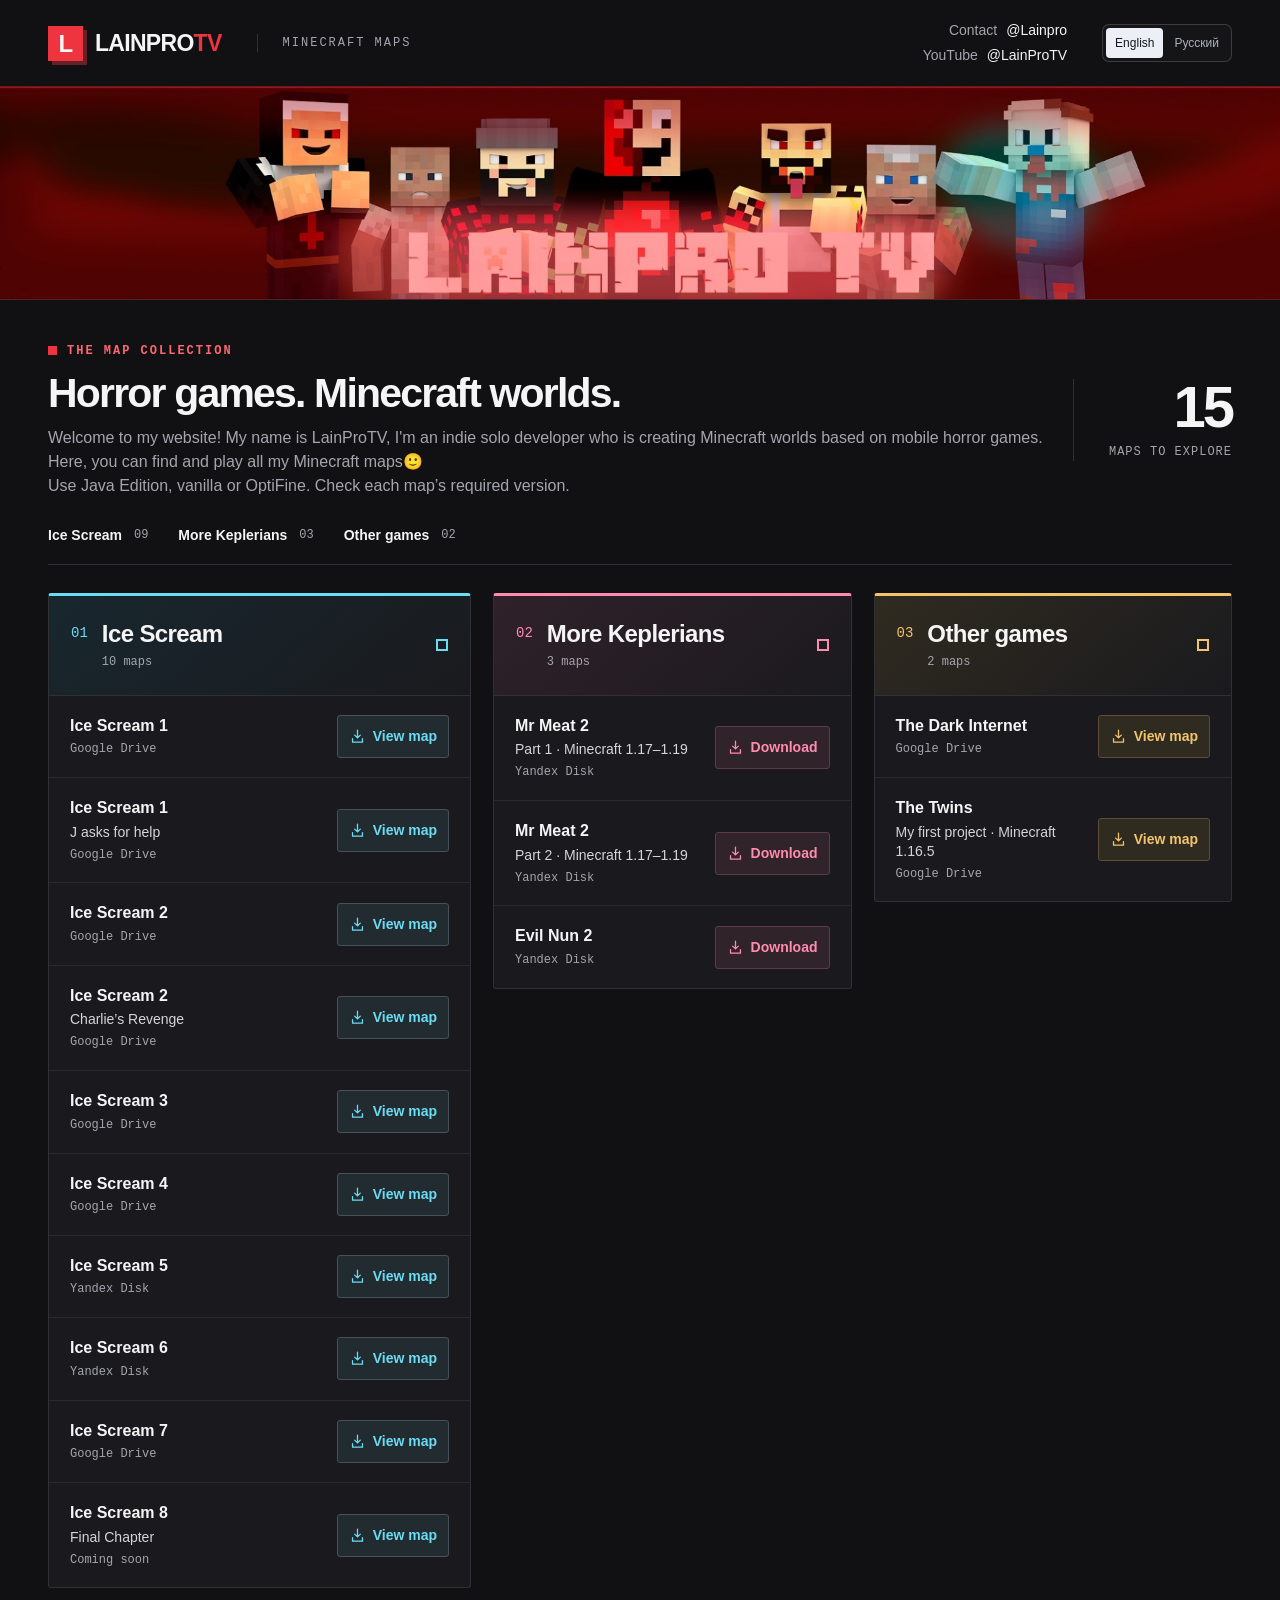
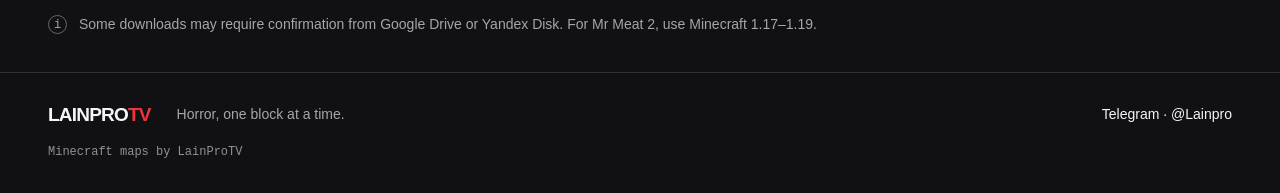
==== index.html @ 2aad8498 "Add English and Russian language switch with persisted preference across all pages" ====
<!doctype html>
<html lang="en"><head><script src="language.js?v=1" defer></script><meta charset="utf-8"><meta name="viewport" content="width=device-width,initial-scale=1">
<title>LainProTV — Minecraft Maps</title><meta name="description" content="Download Minecraft maps by LainProTV: Ice Scream 1–8, Mr Meat 2, Evil Nun 2, The Dark Internet and The Twins.">
<meta name="theme-color" content="#111113"><meta property="og:title" content="LainProTV — Minecraft Maps"><meta property="og:description" content="Your favourite horror games, rebuilt in Minecraft. Explore 15 Minecraft maps by LainProTV, including the upcoming Ice Scream 8."><meta property="og:type" content="website"><link rel="icon" type="image/svg+xml" href="data:image/svg+xml,%3Csvg%20xmlns%3D%22http%3A//www.w3.org/2000/svg%22%20viewBox%3D%220%200%2032%2032%22%3E%3Crect%20width%3D%2232%22%20height%3D%2232%22%20rx%3D%225%22%20fill%3D%22%23ed343f%22/%3E%3Cpath%20d%3D%22M8%207h6v16h11v5H8z%22%20fill%3D%22white%22/%3E%3C/svg%3E"><link rel="stylesheet" href="styles.css?v=languages1"><script src="downloads.js" defer></script></head>
<body><a class="skip" href="#maps">Skip to downloads</a>
<header class="topbar"><a class="brand" href="#" aria-label="LainProTV home"><span class="brand-mark">L</span><span>LAINPRO<span class="brand-tv">TV</span></span></a><span class="topbar-label">MINECRAFT MAPS</span><div class="contact-links"><a class="contact" href="https://t.me/Lainpro" target="_blank" rel="noopener noreferrer">Contact <span>@Lainpro</span></a><a class="contact youtube" href="https://www.youtube.com/@LainProTV" target="_blank" rel="noopener noreferrer" aria-label="LainProTV YouTube channel">YouTube <span>@LainProTV</span></a></div></header>
<div class="banner"><img src="assets/lainprotv-banner.jpg" alt="LainProTV Minecraft characters, including Mr Meat, Buck and Rod from Ice Scream" width="2048" height="339" fetchpriority="high"></div>
<main id="maps"><div class="catalog-intro"><div><div class="eyebrow"><span></span> THE MAP COLLECTION</div><h1>Horror games.<br class="mobile-break"> Minecraft worlds.</h1><p>Welcome to my website! My name is LainProTV, I'm an indie solo developer who is creating Minecraft worlds based on mobile horror games. Here, you can find and play all my Minecraft maps🙂<br>Use Java Edition, vanilla or OptiFine. Check each map’s required version.</p></div><div class="map-total"><strong>15</strong><span>MAPS TO EXPLORE</span></div></div>
<nav class="category-nav" aria-label="Map collections"><a href="#ice-scream">Ice Scream <span>09</span></a><a href="#keplerians">More Keplerians <span>03</span></a><a href="#other-games">Other games <span>02</span></a></nav>
<div class="collections"><section id="ice-scream" class="collection ice" aria-labelledby="ice-scream-title"><header class="collection-header"><span class="section-index">01</span><div><h2 id="ice-scream-title">Ice Scream</h2><p>10 maps</p></div><span class="collection-marker" aria-hidden="true"></span></header><ul><li class="map-row"><div class="map-name"><h3>Ice Scream 1</h3><span class="provider">Google Drive</span></div><a class="download" href="ice-scream-1/" aria-label="View Ice Scream 1 project"><svg viewBox="0 0 24 24" aria-hidden="true"><path d="M12 3v11m-4-4 4 4 4-4M5 15v5h14v-5"/></svg><span>View map</span></a><div class="download-message" aria-live="polite"></div></li><li class="map-row"><div class="map-name"><h3>Ice Scream 1</h3><p>J asks for help</p><span class="provider">Google Drive</span></div><a class="download" href="ice-scream-1-j-asks-for-help/"  aria-label="View Ice Scream 1 — J asks for help"><svg viewBox="0 0 24 24" aria-hidden="true"><path d="M12 3v11m-4-4 4 4 4-4M5 15v5h14v-5"/></svg><span>View map</span></a><div class="download-message" aria-live="polite"></div></li><li class="map-row"><div class="map-name"><h3>Ice Scream 2</h3><span class="provider">Google Drive</span></div><a class="download" href="ice-scream-2/"  aria-label="View Ice Scream 2"><svg viewBox="0 0 24 24" aria-hidden="true"><path d="M12 3v11m-4-4 4 4 4-4M5 15v5h14v-5"/></svg><span>View map</span></a><div class="download-message" aria-live="polite"></div></li><li class="map-row"><div class="map-name"><h3>Ice Scream 2</h3><p>Charlie’s Revenge</p><span class="provider">Google Drive</span></div><a class="download" href="./ice-scream-2-charlies-revenge/"  aria-label="View Ice Scream 2 — Charlie’s Revenge"><svg viewBox="0 0 24 24" aria-hidden="true"><path d="M12 3v11m-4-4 4 4 4-4M5 15v5h14v-5"/></svg><span>View map</span></a><div class="download-message" aria-live="polite"></div></li><li class="map-row"><div class="map-name"><h3>Ice Scream 3</h3><span class="provider">Google Drive</span></div><a class="download" href="./ice-scream-3/"  aria-label="View Ice Scream 3"><svg viewBox="0 0 24 24" aria-hidden="true"><path d="M12 3v11m-4-4 4 4 4-4M5 15v5h14v-5"/></svg><span>View map</span></a><div class="download-message" aria-live="polite"></div></li><li class="map-row"><div class="map-name"><h3>Ice Scream 4</h3><span class="provider">Google Drive</span></div><a class="download" href="./ice-scream-4/"  aria-label="View Ice Scream 4"><svg viewBox="0 0 24 24" aria-hidden="true"><path d="M12 3v11m-4-4 4 4 4-4M5 15v5h14v-5"/></svg><span>View map</span></a><div class="download-message" aria-live="polite"></div></li><li class="map-row"><div class="map-name"><h3>Ice Scream 5</h3><span class="provider">Yandex Disk</span></div><a class="download" href="./ice-scream-5/" aria-label="View Ice Scream 5"><svg viewBox="0 0 24 24" aria-hidden="true"><path d="M12 3v11m-4-4 4 4 4-4M5 15v5h14v-5"/></svg><span>View map</span></a><div class="download-message" aria-live="polite"></div></li><li class="map-row"><div class="map-name"><h3>Ice Scream 6</h3><span class="provider">Yandex Disk</span></div><a class="download" href="./ice-scream-6/" aria-label="View Ice Scream 6"><svg viewBox="0 0 24 24" aria-hidden="true"><path d="M12 3v11m-4-4 4 4 4-4M5 15v5h14v-5"/></svg><span>View map</span></a><div class="download-message" aria-live="polite"></div></li><li class="map-row"><div class="map-name"><h3>Ice Scream 7</h3><span class="provider">Google Drive</span></div><a class="download" href="./ice-scream-7/"  aria-label="View Ice Scream 7"><svg viewBox="0 0 24 24" aria-hidden="true"><path d="M12 3v11m-4-4 4 4 4-4M5 15v5h14v-5"/></svg><span>View map</span></a><div class="download-message" aria-live="polite"></div></li><li class="map-row"><div class="map-name"><h3>Ice Scream 8</h3><p>Final Chapter</p><span class="provider">Coming soon</span></div><a class="download" href="./ice-scream-8/" aria-label="View Ice Scream 8 project"><svg viewBox="0 0 24 24" aria-hidden="true"><path d="M12 3v11m-4-4 4 4 4-4M5 15v5h14v-5"/></svg><span>View map</span></a><div class="download-message" aria-live="polite"></div></li></ul></section><section id="keplerians" class="collection meat" aria-labelledby="keplerians-title"><header class="collection-header"><span class="section-index">02</span><div><h2 id="keplerians-title">More Keplerians</h2><p>3 maps</p></div><span class="collection-marker" aria-hidden="true"></span></header><ul><li class="map-row"><div class="map-name"><h3>Mr Meat 2</h3><p>Part 1 · Minecraft 1.17–1.19</p><span class="provider">Yandex Disk</span></div><a class="download" href="https://disk.yandex.ru/d/aQKazoMY1yOuwA" data-yandex="https://disk.yandex.ru/d/aQKazoMY1yOuwA" aria-label="Download Mr Meat 2 — Part 1 · Minecraft 1.17–1.19"><svg viewBox="0 0 24 24" aria-hidden="true"><path d="M12 3v11m-4-4 4 4 4-4M5 15v5h14v-5"/></svg><span>Download</span></a><div class="download-message" aria-live="polite"></div></li><li class="map-row"><div class="map-name"><h3>Mr Meat 2</h3><p>Part 2 · Minecraft 1.17–1.19</p><span class="provider">Yandex Disk</span></div><a class="download" href="https://disk.yandex.ru/d/gR03R9I3_9SnKg" data-yandex="https://disk.yandex.ru/d/gR03R9I3_9SnKg" aria-label="Download Mr Meat 2 — Part 2 · Minecraft 1.17–1.19"><svg viewBox="0 0 24 24" aria-hidden="true"><path d="M12 3v11m-4-4 4 4 4-4M5 15v5h14v-5"/></svg><span>Download</span></a><div class="download-message" aria-live="polite"></div></li><li class="map-row"><div class="map-name"><h3>Evil Nun 2</h3><span class="provider">Yandex Disk</span></div><a class="download" href="https://disk.yandex.ru/d/khJ4ZrpbjnNRcA" data-yandex="https://disk.yandex.ru/d/khJ4ZrpbjnNRcA" aria-label="Download Evil Nun 2"><svg viewBox="0 0 24 24" aria-hidden="true"><path d="M12 3v11m-4-4 4 4 4-4M5 15v5h14v-5"/></svg><span>Download</span></a><div class="download-message" aria-live="polite"></div></li></ul></section><section id="other-games" class="collection other" aria-labelledby="other-games-title"><header class="collection-header"><span class="section-index">03</span><div><h2 id="other-games-title">Other games</h2><p>2 maps</p></div><span class="collection-marker" aria-hidden="true"></span></header><ul><li class="map-row"><div class="map-name"><h3>The Dark Internet</h3><span class="provider">Google Drive</span></div><a class="download" href="./dark-internet/" aria-label="View The Dark Internet"><svg viewBox="0 0 24 24" aria-hidden="true"><path d="M12 3v11m-4-4 4 4 4-4M5 15v5h14v-5"/></svg><span>View map</span></a><div class="download-message" aria-live="polite"></div></li><li class="map-row"><div class="map-name"><h3>The Twins</h3><p>My first project · Minecraft 1.16.5</p><span class="provider">Google Drive</span></div><a class="download" href="./the-twins/"  aria-label="View The Twins"><svg viewBox="0 0 24 24" aria-hidden="true"><path d="M12 3v11m-4-4 4 4 4-4M5 15v5h14v-5"/></svg><span>View map</span></a><div class="download-message" aria-live="polite"></div></li></ul></section></div>
<aside class="download-note"><span class="note-symbol" aria-hidden="true">i</span><p>Some downloads may require confirmation from Google Drive or Yandex Disk. For Mr Meat 2, use Minecraft 1.17–1.19.</p></aside></main>
<footer><a class="footer-brand" href="#">LAINPRO<span>TV</span></a><p>Horror, one block at a time.</p><a href="https://t.me/Lainpro" target="_blank" rel="noopener noreferrer">Telegram · @Lainpro</a><span class="footer-credit">Minecraft maps by LainProTV</span></footer></body></html>
---- styles.css ----
:root{color-scheme:dark;--bg:#111113;--panel:#1a1a1e;--text:#f5f5f6;--muted:#a5a5ae;--red:#ed343f;--line:#303035}*{box-sizing:border-box}html{scroll-behavior:smooth;scroll-padding-top:25px}body{margin:0;background:var(--bg);color:var(--text);font:16px/1.5 Arial,Helvetica,sans-serif}a{color:inherit;text-decoration:none}a:focus-visible{outline:3px solid #fff;outline-offset:5px}button,a{-webkit-tap-highlight-color:transparent}.skip{position:absolute;top:-80px;left:20px;background:#fff;color:#111;padding:12px;z-index:10}.skip:focus{top:10px}.topbar{min-height:86px;max-width:1440px;margin:auto;padding:20px 48px;display:flex;align-items:center;gap:35px}.brand{display:flex;align-items:center;gap:12px;font-size:23px;font-weight:900;letter-spacing:-.7px}.brand-mark{display:grid;place-items:center;width:35px;height:35px;background:var(--red);font-size:24px;font-weight:900;box-shadow:4px 4px 0 #662028}.brand-tv{color:var(--red)}.topbar-label{font:12px/1.5 'Courier New',monospace;color:var(--muted);letter-spacing:2px;border-left:1px solid var(--line);padding-left:25px}.contact{margin-left:auto;font-size:14px;color:var(--muted);display:flex;gap:9px}.contact span{color:var(--text)}.contact:hover{color:var(--red)}.banner{background:#300501;border-top:1px solid #572024;border-bottom:1px solid #572024;line-height:0}.banner img{width:100%;height:auto;display:block;max-width:2048px;margin:auto}main{max-width:1440px;margin:auto;padding:42px 48px 36px}.catalog-intro{display:flex;justify-content:space-between;gap:30px;align-items:center;margin-bottom:27px}.eyebrow{display:flex;align-items:center;gap:10px;font:12px/1.5 'Courier New',monospace;font-weight:bold;color:#ff6770;letter-spacing:2px}.eyebrow span{width:9px;height:9px;background:var(--red)}h1{font-size:clamp(30px,3.2vw,47px);letter-spacing:-1.8px;font-weight:900;line-height:1.15;margin:10px 0 9px}.catalog-intro p{margin:0;color:var(--muted)}.mobile-break{display:none}.map-total{display:flex;flex-direction:column;align-items:flex-end;flex-shrink:0;border-left:1px solid var(--line);padding-left:35px}.map-total strong{font:900 58px/.95 Arial,Helvetica,sans-serif;letter-spacing:-3px}.map-total span{font:12px/1.5 'Courier New',monospace;color:var(--muted);letter-spacing:1px;margin-top:9px}.category-nav{display:flex;gap:30px;border-bottom:1px solid var(--line);padding:0 0 18px;margin-bottom:28px}.category-nav a{font-size:14px;font-weight:bold;display:flex;gap:12px;align-items:center}.category-nav span{font:12px/1.5 'Courier New',monospace;color:var(--muted)}.category-nav a:hover{color:#fff;text-decoration:underline;text-underline-offset:6px}.collections{display:grid;grid-template-columns:1.18fr 1fr 1fr;gap:22px;align-items:start}.collection{--accent:#6adcf4;--tint:#18272e;background:var(--panel);border:1px solid var(--line);border-top:3px solid var(--accent);border-radius:3px;overflow:hidden;scroll-margin-top:24px}.meat{--accent:#ff8baf;--tint:#30212a}.other{--accent:#f2c56c;--tint:#302b20}.collection-header{display:flex;align-items:center;gap:14px;padding:24px 22px;background:linear-gradient(140deg,var(--tint),var(--panel));border-bottom:1px solid var(--line)}.section-index{font:14px/1 'Courier New',monospace;color:var(--accent);align-self:flex-start;margin-top:6px}.collection h2{font-size:24px;font-weight:900;letter-spacing:-.6px;line-height:1.2;margin:0}.collection-header p{margin:4px 0 0;font:12px/1.5 'Courier New',monospace;color:var(--muted)}.collection-marker{width:12px;height:12px;flex-shrink:0;margin-left:auto;border:2px solid var(--accent)}.collection ul{margin:0;padding:0;list-style:none}.map-row{padding:19px 21px;display:grid;grid-template-columns:minmax(0,1fr) auto;gap:12px;align-items:center;border-bottom:1px solid #2a2a2e}.map-row:last-child{border-bottom:none}.map-row h3{font-size:16px;font-weight:bold;line-height:1.35;margin:0}.map-name p{font-size:14px;line-height:1.35;color:#d4d4db;margin:4px 0 0}.provider{font:12px/1.4 'Courier New',monospace;display:block;color:var(--muted);margin-top:5px}.download{display:flex;align-items:center;justify-content:center;gap:7px;padding:10px 11px;min-height:42px;border:1px solid #46525a;background:#222b30;color:var(--accent);font-size:14px;font-weight:bold;border-radius:3px;transition:background .15s,border-color .15s;white-space:nowrap}.meat .download{background:#30232a;border-color:#5d3a48}.other .download{background:#302b21;border-color:#5a4d34}.download:hover{background:var(--accent);color:#111;border-color:var(--accent)}.download svg{height:17px;width:17px;fill:none;stroke:currentColor;stroke-width:1.8;stroke-linecap:round;stroke-linejoin:round;flex-shrink:0}.download[aria-busy=true]{opacity:.65;cursor:wait}.download-message:empty{display:none}.download-message{grid-column:1/-1;font-size:14px;color:#ddd}.download-message a{color:var(--accent);text-decoration:underline;text-underline-offset:3px}.download-note{display:flex;align-items:flex-start;gap:12px;margin:25px 0 0;color:var(--muted)}.download-note p{font-size:14px;line-height:1.6;margin:0}.note-symbol{display:grid;place-items:center;flex-shrink:0;border:1px solid #65656d;width:19px;height:19px;border-radius:50%;font:12px/1 'Courier New',monospace;margin-top:2px}footer{max-width:1440px;margin:auto;padding:28px 48px 32px;border-top:1px solid var(--line);display:flex;flex-wrap:wrap;gap:14px 26px;align-items:center}.footer-brand{font-size:19px;font-weight:900;letter-spacing:-.8px}.footer-brand span{color:var(--red)}footer p{margin:0;font-size:14px;color:var(--muted)}footer>a:not(.footer-brand){margin-left:auto;font-size:14px}footer>a:hover{color:#ff6770}.footer-credit{flex-basis:100%;font:12px/1.5 'Courier New',monospace;color:#909099}@media(min-width:1650px){.banner img{max-height:345px;object-fit:cover}}@media(max-width:1120px){.topbar{padding:20px 30px}main{padding:35px 30px}.collections{gap:16px;grid-template-columns:1.05fr 1fr 1fr}.collection-header{padding:22px 17px;gap:10px}.collection h2{font-size:21px}.map-row{padding:17px 16px;grid-template-columns:1fr;gap:10px}.download{justify-self:start}footer{padding:25px 30px}}@media(max-width:760px){.topbar{padding:16px 22px;min-height:72px;gap:15px}.brand{font-size:20px}.brand-mark{width:30px;height:30px;font-size:22px}.topbar-label{display:none}.contact{font-size:14px}.contact>span{display:none}.banner{overflow:hidden}.banner img{width:145%;max-width:none;margin-left:-22.5%}main{padding:30px 22px}.catalog-intro{gap:12px;margin-bottom:25px;align-items:flex-end}.mobile-break{display:block}h1{font-size:34px;letter-spacing:-1.1px}.catalog-intro p{font-size:15px;max-width:250px}.map-total{padding-left:17px;margin-bottom:5px}.map-total strong{font-size:43px}.map-total span{font-size:12px;max-width:70px;text-align:right}.category-nav{gap:18px;flex-wrap:wrap;margin-bottom:22px;padding-bottom:15px}.category-nav a{font-size:14px;gap:6px}.collections{grid-template-columns:1fr;gap:25px}.collection-header{padding:22px}.collection h2{font-size:25px}.map-row{grid-template-columns:minmax(0,1fr) auto;padding:19px 21px}.download{justify-self:initial;min-width:107px}.eyebrow{font-size:12px;letter-spacing:1.2px}.download-note{margin-top:25px}footer{padding:25px 22px;gap:12px 20px}footer>a:not(.footer-brand){margin-left:0;flex-basis:100%}.footer-credit{margin-top:5px}}@media(max-width:360px){.map-total{display:none}.map-row{grid-template-columns:1fr}.download{justify-self:start}.category-nav{gap:12px}h1{font-size:30px}}@media(prefers-reduced-motion:reduce){html{scroll-behavior:auto}*{transition:none!important}}

.contact-links{margin-left:auto;display:flex;flex-direction:column;align-items:flex-end;gap:4px}.contact-links .contact{margin-left:0}.contact-links .youtube:hover{color:#ff6770}.contact-links .youtube:hover span{color:#ff6770}

.language-switch{display:flex;flex-shrink:0;gap:2px;padding:3px;border:1px solid #ffffff2b;border-radius:7px;background:#ffffff05}.language-switch button{font:12px/1.4 Arial,sans-serif;color:#abb1bd;background:transparent;border:0;border-radius:4px;padding:7px 9px;cursor:pointer}.language-switch button[aria-pressed="true"]{background:#eceff5;color:#15171e}.language-switch button:focus-visible{outline:2px solid #a5e6f4;outline-offset:3px}.topbar{flex-wrap:wrap}@media(max-width:760px){.language-switch{margin-left:auto}.language-switch button{padding:6px 8px}.topbar{row-gap:12px}.topbar .contact-links{margin-left:auto}}
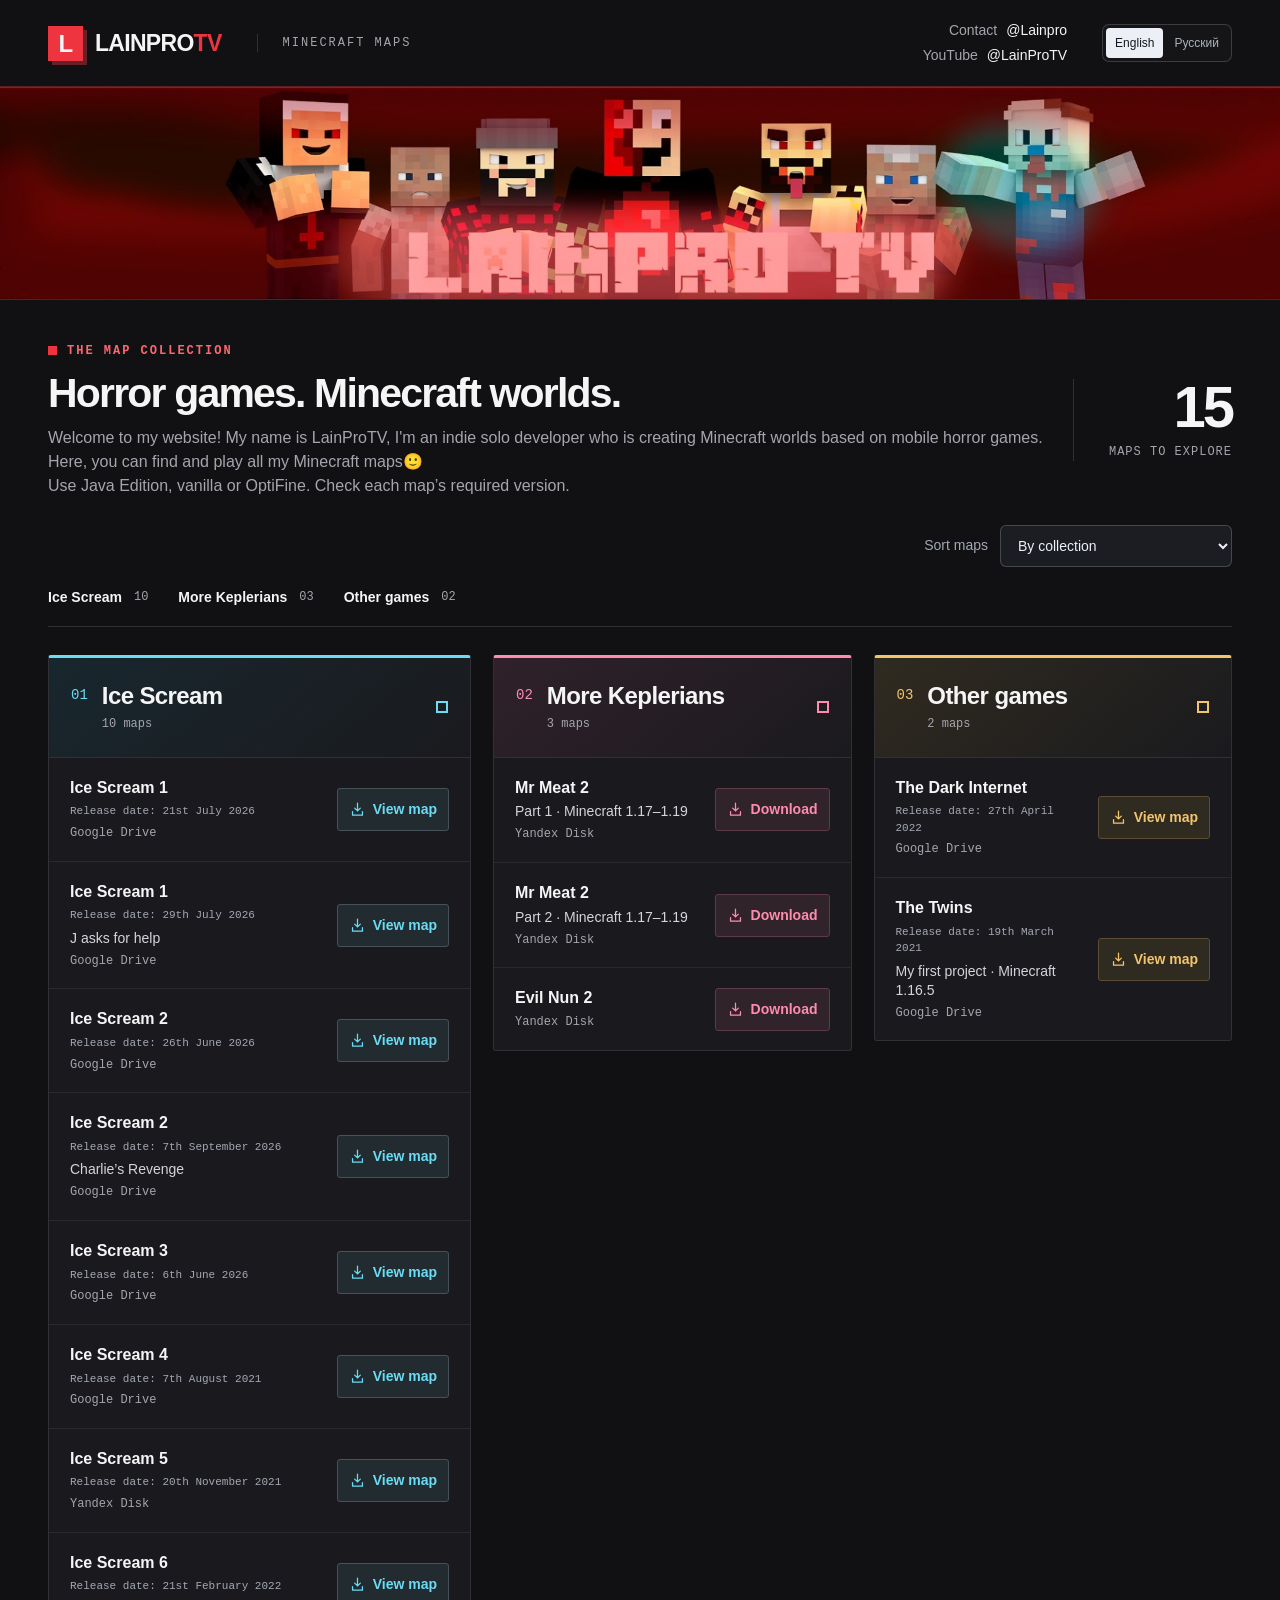
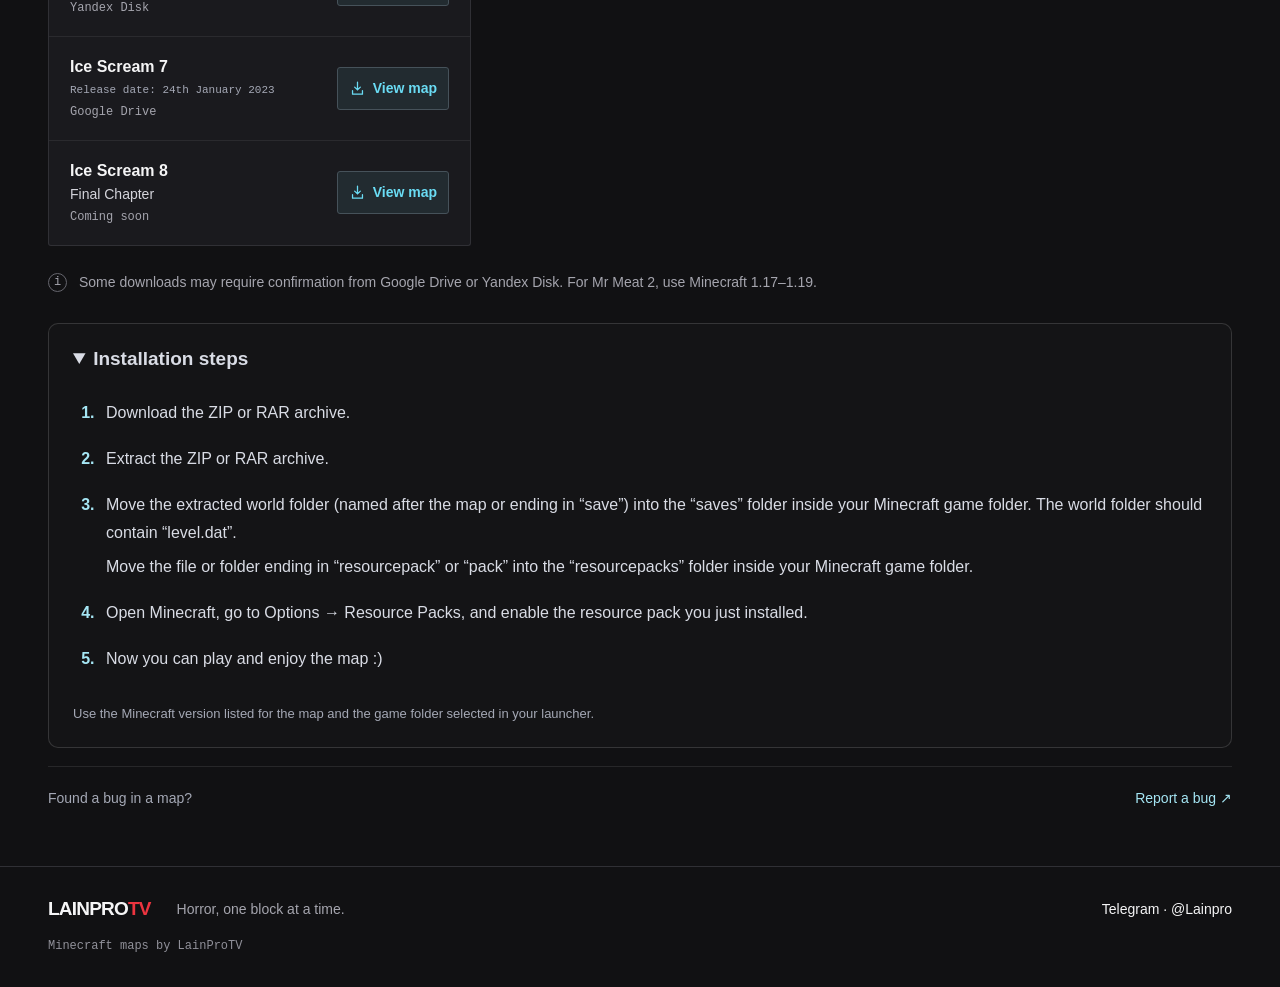
==== commit c593e5ee: "Add bilingual installation guide, fullscreen screenshots, release date sorting and bug report links" ====
--- a/index.html
+++ b/index.html
@@ -1,12 +1,12 @@
 <!doctype html>
-<html lang="en"><head><script src="language.js?v=1" defer></script><meta charset="utf-8"><meta name="viewport" content="width=device-width,initial-scale=1">
+<html lang="en"><head><script src="language.js?v=2" defer></script><meta charset="utf-8"><meta name="viewport" content="width=device-width,initial-scale=1">
 <title>LainProTV — Minecraft Maps</title><meta name="description" content="Download Minecraft maps by LainProTV: Ice Scream 1–8, Mr Meat 2, Evil Nun 2, The Dark Internet and The Twins.">
-<meta name="theme-color" content="#111113"><meta property="og:title" content="LainProTV — Minecraft Maps"><meta property="og:description" content="Your favourite horror games, rebuilt in Minecraft. Explore 15 Minecraft maps by LainProTV, including the upcoming Ice Scream 8."><meta property="og:type" content="website"><link rel="icon" type="image/svg+xml" href="data:image/svg+xml,%3Csvg%20xmlns%3D%22http%3A//www.w3.org/2000/svg%22%20viewBox%3D%220%200%2032%2032%22%3E%3Crect%20width%3D%2232%22%20height%3D%2232%22%20rx%3D%225%22%20fill%3D%22%23ed343f%22/%3E%3Cpath%20d%3D%22M8%207h6v16h11v5H8z%22%20fill%3D%22white%22/%3E%3C/svg%3E"><link rel="stylesheet" href="styles.css?v=languages1"><script src="downloads.js" defer></script></head>
+<meta name="theme-color" content="#111113"><meta property="og:title" content="LainProTV — Minecraft Maps"><meta property="og:description" content="Your favourite horror games, rebuilt in Minecraft. Explore 15 Minecraft maps by LainProTV, including the upcoming Ice Scream 8."><meta property="og:type" content="website"><link rel="icon" type="image/svg+xml" href="data:image/svg+xml,%3Csvg%20xmlns%3D%22http%3A//www.w3.org/2000/svg%22%20viewBox%3D%220%200%2032%2032%22%3E%3Crect%20width%3D%2232%22%20height%3D%2232%22%20rx%3D%225%22%20fill%3D%22%23ed343f%22/%3E%3Cpath%20d%3D%22M8%207h6v16h11v5H8z%22%20fill%3D%22white%22/%3E%3C/svg%3E"><link rel="stylesheet" href="styles.css?v=languages1"><script src="downloads.js" defer></script><link rel="stylesheet" href="features.css?v=1"><script src="features.js?v=1" defer></script></head>
 <body><a class="skip" href="#maps">Skip to downloads</a>
 <header class="topbar"><a class="brand" href="#" aria-label="LainProTV home"><span class="brand-mark">L</span><span>LAINPRO<span class="brand-tv">TV</span></span></a><span class="topbar-label">MINECRAFT MAPS</span><div class="contact-links"><a class="contact" href="https://t.me/Lainpro" target="_blank" rel="noopener noreferrer">Contact <span>@Lainpro</span></a><a class="contact youtube" href="https://www.youtube.com/@LainProTV" target="_blank" rel="noopener noreferrer" aria-label="LainProTV YouTube channel">YouTube <span>@LainProTV</span></a></div></header>
 <div class="banner"><img src="assets/lainprotv-banner.jpg" alt="LainProTV Minecraft characters, including Mr Meat, Buck and Rod from Ice Scream" width="2048" height="339" fetchpriority="high"></div>
 <main id="maps"><div class="catalog-intro"><div><div class="eyebrow"><span></span> THE MAP COLLECTION</div><h1>Horror games.<br class="mobile-break"> Minecraft worlds.</h1><p>Welcome to my website! My name is LainProTV, I'm an indie solo developer who is creating Minecraft worlds based on mobile horror games. Here, you can find and play all my Minecraft maps🙂<br>Use Java Edition, vanilla or OptiFine. Check each map’s required version.</p></div><div class="map-total"><strong>15</strong><span>MAPS TO EXPLORE</span></div></div>
-<nav class="category-nav" aria-label="Map collections"><a href="#ice-scream">Ice Scream <span>09</span></a><a href="#keplerians">More Keplerians <span>03</span></a><a href="#other-games">Other games <span>02</span></a></nav>
-<div class="collections"><section id="ice-scream" class="collection ice" aria-labelledby="ice-scream-title"><header class="collection-header"><span class="section-index">01</span><div><h2 id="ice-scream-title">Ice Scream</h2><p>10 maps</p></div><span class="collection-marker" aria-hidden="true"></span></header><ul><li class="map-row"><div class="map-name"><h3>Ice Scream 1</h3><span class="provider">Google Drive</span></div><a class="download" href="ice-scream-1/" aria-label="View Ice Scream 1 project"><svg viewBox="0 0 24 24" aria-hidden="true"><path d="M12 3v11m-4-4 4 4 4-4M5 15v5h14v-5"/></svg><span>View map</span></a><div class="download-message" aria-live="polite"></div></li><li class="map-row"><div class="map-name"><h3>Ice Scream 1</h3><p>J asks for help</p><span class="provider">Google Drive</span></div><a class="download" href="ice-scream-1-j-asks-for-help/"  aria-label="View Ice Scream 1 — J asks for help"><svg viewBox="0 0 24 24" aria-hidden="true"><path d="M12 3v11m-4-4 4 4 4-4M5 15v5h14v-5"/></svg><span>View map</span></a><div class="download-message" aria-live="polite"></div></li><li class="map-row"><div class="map-name"><h3>Ice Scream 2</h3><span class="provider">Google Drive</span></div><a class="download" href="ice-scream-2/"  aria-label="View Ice Scream 2"><svg viewBox="0 0 24 24" aria-hidden="true"><path d="M12 3v11m-4-4 4 4 4-4M5 15v5h14v-5"/></svg><span>View map</span></a><div class="download-message" aria-live="polite"></div></li><li class="map-row"><div class="map-name"><h3>Ice Scream 2</h3><p>Charlie’s Revenge</p><span class="provider">Google Drive</span></div><a class="download" href="./ice-scream-2-charlies-revenge/"  aria-label="View Ice Scream 2 — Charlie’s Revenge"><svg viewBox="0 0 24 24" aria-hidden="true"><path d="M12 3v11m-4-4 4 4 4-4M5 15v5h14v-5"/></svg><span>View map</span></a><div class="download-message" aria-live="polite"></div></li><li class="map-row"><div class="map-name"><h3>Ice Scream 3</h3><span class="provider">Google Drive</span></div><a class="download" href="./ice-scream-3/"  aria-label="View Ice Scream 3"><svg viewBox="0 0 24 24" aria-hidden="true"><path d="M12 3v11m-4-4 4 4 4-4M5 15v5h14v-5"/></svg><span>View map</span></a><div class="download-message" aria-live="polite"></div></li><li class="map-row"><div class="map-name"><h3>Ice Scream 4</h3><span class="provider">Google Drive</span></div><a class="download" href="./ice-scream-4/"  aria-label="View Ice Scream 4"><svg viewBox="0 0 24 24" aria-hidden="true"><path d="M12 3v11m-4-4 4 4 4-4M5 15v5h14v-5"/></svg><span>View map</span></a><div class="download-message" aria-live="polite"></div></li><li class="map-row"><div class="map-name"><h3>Ice Scream 5</h3><span class="provider">Yandex Disk</span></div><a class="download" href="./ice-scream-5/" aria-label="View Ice Scream 5"><svg viewBox="0 0 24 24" aria-hidden="true"><path d="M12 3v11m-4-4 4 4 4-4M5 15v5h14v-5"/></svg><span>View map</span></a><div class="download-message" aria-live="polite"></div></li><li class="map-row"><div class="map-name"><h3>Ice Scream 6</h3><span class="provider">Yandex Disk</span></div><a class="download" href="./ice-scream-6/" aria-label="View Ice Scream 6"><svg viewBox="0 0 24 24" aria-hidden="true"><path d="M12 3v11m-4-4 4 4 4-4M5 15v5h14v-5"/></svg><span>View map</span></a><div class="download-message" aria-live="polite"></div></li><li class="map-row"><div class="map-name"><h3>Ice Scream 7</h3><span class="provider">Google Drive</span></div><a class="download" href="./ice-scream-7/"  aria-label="View Ice Scream 7"><svg viewBox="0 0 24 24" aria-hidden="true"><path d="M12 3v11m-4-4 4 4 4-4M5 15v5h14v-5"/></svg><span>View map</span></a><div class="download-message" aria-live="polite"></div></li><li class="map-row"><div class="map-name"><h3>Ice Scream 8</h3><p>Final Chapter</p><span class="provider">Coming soon</span></div><a class="download" href="./ice-scream-8/" aria-label="View Ice Scream 8 project"><svg viewBox="0 0 24 24" aria-hidden="true"><path d="M12 3v11m-4-4 4 4 4-4M5 15v5h14v-5"/></svg><span>View map</span></a><div class="download-message" aria-live="polite"></div></li></ul></section><section id="keplerians" class="collection meat" aria-labelledby="keplerians-title"><header class="collection-header"><span class="section-index">02</span><div><h2 id="keplerians-title">More Keplerians</h2><p>3 maps</p></div><span class="collection-marker" aria-hidden="true"></span></header><ul><li class="map-row"><div class="map-name"><h3>Mr Meat 2</h3><p>Part 1 · Minecraft 1.17–1.19</p><span class="provider">Yandex Disk</span></div><a class="download" href="https://disk.yandex.ru/d/aQKazoMY1yOuwA" data-yandex="https://disk.yandex.ru/d/aQKazoMY1yOuwA" aria-label="Download Mr Meat 2 — Part 1 · Minecraft 1.17–1.19"><svg viewBox="0 0 24 24" aria-hidden="true"><path d="M12 3v11m-4-4 4 4 4-4M5 15v5h14v-5"/></svg><span>Download</span></a><div class="download-message" aria-live="polite"></div></li><li class="map-row"><div class="map-name"><h3>Mr Meat 2</h3><p>Part 2 · Minecraft 1.17–1.19</p><span class="provider">Yandex Disk</span></div><a class="download" href="https://disk.yandex.ru/d/gR03R9I3_9SnKg" data-yandex="https://disk.yandex.ru/d/gR03R9I3_9SnKg" aria-label="Download Mr Meat 2 — Part 2 · Minecraft 1.17–1.19"><svg viewBox="0 0 24 24" aria-hidden="true"><path d="M12 3v11m-4-4 4 4 4-4M5 15v5h14v-5"/></svg><span>Download</span></a><div class="download-message" aria-live="polite"></div></li><li class="map-row"><div class="map-name"><h3>Evil Nun 2</h3><span class="provider">Yandex Disk</span></div><a class="download" href="https://disk.yandex.ru/d/khJ4ZrpbjnNRcA" data-yandex="https://disk.yandex.ru/d/khJ4ZrpbjnNRcA" aria-label="Download Evil Nun 2"><svg viewBox="0 0 24 24" aria-hidden="true"><path d="M12 3v11m-4-4 4 4 4-4M5 15v5h14v-5"/></svg><span>Download</span></a><div class="download-message" aria-live="polite"></div></li></ul></section><section id="other-games" class="collection other" aria-labelledby="other-games-title"><header class="collection-header"><span class="section-index">03</span><div><h2 id="other-games-title">Other games</h2><p>2 maps</p></div><span class="collection-marker" aria-hidden="true"></span></header><ul><li class="map-row"><div class="map-name"><h3>The Dark Internet</h3><span class="provider">Google Drive</span></div><a class="download" href="./dark-internet/" aria-label="View The Dark Internet"><svg viewBox="0 0 24 24" aria-hidden="true"><path d="M12 3v11m-4-4 4 4 4-4M5 15v5h14v-5"/></svg><span>View map</span></a><div class="download-message" aria-live="polite"></div></li><li class="map-row"><div class="map-name"><h3>The Twins</h3><p>My first project · Minecraft 1.16.5</p><span class="provider">Google Drive</span></div><a class="download" href="./the-twins/"  aria-label="View The Twins"><svg viewBox="0 0 24 24" aria-hidden="true"><path d="M12 3v11m-4-4 4 4 4-4M5 15v5h14v-5"/></svg><span>View map</span></a><div class="download-message" aria-live="polite"></div></li></ul></section></div>
-<aside class="download-note"><span class="note-symbol" aria-hidden="true">i</span><p>Some downloads may require confirmation from Google Drive or Yandex Disk. For Mr Meat 2, use Minecraft 1.17–1.19.</p></aside></main>
+<div class="catalog-toolbar"><label for="map-sort">Sort maps</label><select id="map-sort"><option value="collection">By collection</option><option value="oldest">Release date: oldest first</option><option value="newest">Release date: newest first</option></select></div><section class="collection sorted-collection" id="sorted-maps" hidden aria-labelledby="sorted-title"><header class="collection-header"><div><h2 id="sorted-title">Maps by release date</h2><p>Maps without a release date appear last.</p></div></header><ul></ul></section><nav class="category-nav" aria-label="Map collections"><a href="#ice-scream">Ice Scream <span>10</span></a><a href="#keplerians">More Keplerians <span>03</span></a><a href="#other-games">Other games <span>02</span></a></nav>
+<div class="collections"><section id="ice-scream" class="collection ice" aria-labelledby="ice-scream-title"><header class="collection-header"><span class="section-index">01</span><div><h2 id="ice-scream-title">Ice Scream</h2><p>10 maps</p></div><span class="collection-marker" aria-hidden="true"></span></header><ul><li class="map-row" data-release="2026-07-21"><div class="map-name"><h3>Ice Scream 1</h3><time class="map-release" datetime="2026-07-21">Release date: 21st July 2026</time><span class="provider">Google Drive</span></div><a class="download" href="ice-scream-1/" aria-label="View Ice Scream 1 project"><svg viewBox="0 0 24 24" aria-hidden="true"><path d="M12 3v11m-4-4 4 4 4-4M5 15v5h14v-5"/></svg><span>View map</span></a><div class="download-message" aria-live="polite"></div></li><li class="map-row" data-release="2026-07-29"><div class="map-name"><h3>Ice Scream 1</h3><time class="map-release" datetime="2026-07-29">Release date: 29th July 2026</time><p>J asks for help</p><span class="provider">Google Drive</span></div><a class="download" href="ice-scream-1-j-asks-for-help/"  aria-label="View Ice Scream 1 — J asks for help"><svg viewBox="0 0 24 24" aria-hidden="true"><path d="M12 3v11m-4-4 4 4 4-4M5 15v5h14v-5"/></svg><span>View map</span></a><div class="download-message" aria-live="polite"></div></li><li class="map-row" data-release="2026-06-26"><div class="map-name"><h3>Ice Scream 2</h3><time class="map-release" datetime="2026-06-26">Release date: 26th June 2026</time><span class="provider">Google Drive</span></div><a class="download" href="ice-scream-2/"  aria-label="View Ice Scream 2"><svg viewBox="0 0 24 24" aria-hidden="true"><path d="M12 3v11m-4-4 4 4 4-4M5 15v5h14v-5"/></svg><span>View map</span></a><div class="download-message" aria-live="polite"></div></li><li class="map-row" data-release="2026-09-07"><div class="map-name"><h3>Ice Scream 2</h3><time class="map-release" datetime="2026-09-07">Release date: 7th September 2026</time><p>Charlie’s Revenge</p><span class="provider">Google Drive</span></div><a class="download" href="./ice-scream-2-charlies-revenge/"  aria-label="View Ice Scream 2 — Charlie’s Revenge"><svg viewBox="0 0 24 24" aria-hidden="true"><path d="M12 3v11m-4-4 4 4 4-4M5 15v5h14v-5"/></svg><span>View map</span></a><div class="download-message" aria-live="polite"></div></li><li class="map-row" data-release="2026-06-06"><div class="map-name"><h3>Ice Scream 3</h3><time class="map-release" datetime="2026-06-06">Release date: 6th June 2026</time><span class="provider">Google Drive</span></div><a class="download" href="./ice-scream-3/"  aria-label="View Ice Scream 3"><svg viewBox="0 0 24 24" aria-hidden="true"><path d="M12 3v11m-4-4 4 4 4-4M5 15v5h14v-5"/></svg><span>View map</span></a><div class="download-message" aria-live="polite"></div></li><li class="map-row" data-release="2021-08-07"><div class="map-name"><h3>Ice Scream 4</h3><time class="map-release" datetime="2021-08-07">Release date: 7th August 2021</time><span class="provider">Google Drive</span></div><a class="download" href="./ice-scream-4/"  aria-label="View Ice Scream 4"><svg viewBox="0 0 24 24" aria-hidden="true"><path d="M12 3v11m-4-4 4 4 4-4M5 15v5h14v-5"/></svg><span>View map</span></a><div class="download-message" aria-live="polite"></div></li><li class="map-row" data-release="2021-11-20"><div class="map-name"><h3>Ice Scream 5</h3><time class="map-release" datetime="2021-11-20">Release date: 20th November 2021</time><span class="provider">Yandex Disk</span></div><a class="download" href="./ice-scream-5/" aria-label="View Ice Scream 5"><svg viewBox="0 0 24 24" aria-hidden="true"><path d="M12 3v11m-4-4 4 4 4-4M5 15v5h14v-5"/></svg><span>View map</span></a><div class="download-message" aria-live="polite"></div></li><li class="map-row" data-release="2022-02-21"><div class="map-name"><h3>Ice Scream 6</h3><time class="map-release" datetime="2022-02-21">Release date: 21st February 2022</time><span class="provider">Yandex Disk</span></div><a class="download" href="./ice-scream-6/" aria-label="View Ice Scream 6"><svg viewBox="0 0 24 24" aria-hidden="true"><path d="M12 3v11m-4-4 4 4 4-4M5 15v5h14v-5"/></svg><span>View map</span></a><div class="download-message" aria-live="polite"></div></li><li class="map-row" data-release="2023-01-24"><div class="map-name"><h3>Ice Scream 7</h3><time class="map-release" datetime="2023-01-24">Release date: 24th January 2023</time><span class="provider">Google Drive</span></div><a class="download" href="./ice-scream-7/"  aria-label="View Ice Scream 7"><svg viewBox="0 0 24 24" aria-hidden="true"><path d="M12 3v11m-4-4 4 4 4-4M5 15v5h14v-5"/></svg><span>View map</span></a><div class="download-message" aria-live="polite"></div></li><li class="map-row"><div class="map-name"><h3>Ice Scream 8</h3><p>Final Chapter</p><span class="provider">Coming soon</span></div><a class="download" href="./ice-scream-8/" aria-label="View Ice Scream 8 project"><svg viewBox="0 0 24 24" aria-hidden="true"><path d="M12 3v11m-4-4 4 4 4-4M5 15v5h14v-5"/></svg><span>View map</span></a><div class="download-message" aria-live="polite"></div></li></ul></section><section id="keplerians" class="collection meat" aria-labelledby="keplerians-title"><header class="collection-header"><span class="section-index">02</span><div><h2 id="keplerians-title">More Keplerians</h2><p>3 maps</p></div><span class="collection-marker" aria-hidden="true"></span></header><ul><li class="map-row"><div class="map-name"><h3>Mr Meat 2</h3><p>Part 1 · Minecraft 1.17–1.19</p><span class="provider">Yandex Disk</span></div><a class="download" href="https://disk.yandex.ru/d/aQKazoMY1yOuwA" data-yandex="https://disk.yandex.ru/d/aQKazoMY1yOuwA" aria-label="Download Mr Meat 2 — Part 1 · Minecraft 1.17–1.19"><svg viewBox="0 0 24 24" aria-hidden="true"><path d="M12 3v11m-4-4 4 4 4-4M5 15v5h14v-5"/></svg><span>Download</span></a><div class="download-message" aria-live="polite"></div></li><li class="map-row"><div class="map-name"><h3>Mr Meat 2</h3><p>Part 2 · Minecraft 1.17–1.19</p><span class="provider">Yandex Disk</span></div><a class="download" href="https://disk.yandex.ru/d/gR03R9I3_9SnKg" data-yandex="https://disk.yandex.ru/d/gR03R9I3_9SnKg" aria-label="Download Mr Meat 2 — Part 2 · Minecraft 1.17–1.19"><svg viewBox="0 0 24 24" aria-hidden="true"><path d="M12 3v11m-4-4 4 4 4-4M5 15v5h14v-5"/></svg><span>Download</span></a><div class="download-message" aria-live="polite"></div></li><li class="map-row"><div class="map-name"><h3>Evil Nun 2</h3><span class="provider">Yandex Disk</span></div><a class="download" href="https://disk.yandex.ru/d/khJ4ZrpbjnNRcA" data-yandex="https://disk.yandex.ru/d/khJ4ZrpbjnNRcA" aria-label="Download Evil Nun 2"><svg viewBox="0 0 24 24" aria-hidden="true"><path d="M12 3v11m-4-4 4 4 4-4M5 15v5h14v-5"/></svg><span>Download</span></a><div class="download-message" aria-live="polite"></div></li></ul></section><section id="other-games" class="collection other" aria-labelledby="other-games-title"><header class="collection-header"><span class="section-index">03</span><div><h2 id="other-games-title">Other games</h2><p>2 maps</p></div><span class="collection-marker" aria-hidden="true"></span></header><ul><li class="map-row" data-release="2022-04-27"><div class="map-name"><h3>The Dark Internet</h3><time class="map-release" datetime="2022-04-27">Release date: 27th April 2022</time><span class="provider">Google Drive</span></div><a class="download" href="./dark-internet/" aria-label="View The Dark Internet"><svg viewBox="0 0 24 24" aria-hidden="true"><path d="M12 3v11m-4-4 4 4 4-4M5 15v5h14v-5"/></svg><span>View map</span></a><div class="download-message" aria-live="polite"></div></li><li class="map-row" data-release="2021-03-19"><div class="map-name"><h3>The Twins</h3><time class="map-release" datetime="2021-03-19">Release date: 19th March 2021</time><p>My first project · Minecraft 1.16.5</p><span class="provider">Google Drive</span></div><a class="download" href="./the-twins/"  aria-label="View The Twins"><svg viewBox="0 0 24 24" aria-hidden="true"><path d="M12 3v11m-4-4 4 4 4-4M5 15v5h14v-5"/></svg><span>View map</span></a><div class="download-message" aria-live="polite"></div></li></ul></section></div>
+<aside class="download-note"><span class="note-symbol" aria-hidden="true">i</span><p>Some downloads may require confirmation from Google Drive or Yandex Disk. For Mr Meat 2, use Minecraft 1.17–1.19.</p></aside><details class="installation-guide" open><summary>Installation steps</summary><div class="installation-body"><ol><li><p>Download the ZIP or RAR archive.</p></li><li><p>Extract the ZIP or RAR archive.</p></li><li><p>Move the extracted world folder (named after the map or ending in “save”) into the “saves” folder inside your Minecraft game folder. The world folder should contain “level.dat”.</p><p>Move the file or folder ending in “resourcepack” or “pack” into the “resourcepacks” folder inside your Minecraft game folder.</p></li><li><p>Open Minecraft, go to Options → Resource Packs, and enable the resource pack you just installed.</p></li><li><p>Now you can play and enjoy the map :)</p></li></ol><p class="installation-note">Use the Minecraft version listed for the map and the game folder selected in your launcher.</p></div></details><aside class="bug-report"><p>Found a bug in a map?</p><a href="https://t.me/Lainpro" target="_blank" rel="noopener noreferrer">Report a bug <span aria-hidden="true">↗</span></a></aside></main>
 <footer><a class="footer-brand" href="#">LAINPRO<span>TV</span></a><p>Horror, one block at a time.</p><a href="https://t.me/Lainpro" target="_blank" rel="noopener noreferrer">Telegram · @Lainpro</a><span class="footer-credit">Minecraft maps by LainProTV</span></footer></body></html>
--- a/features.css
+++ b/features.css
@@ -0,0 +1 @@
+.installation-guide{margin-top:30px;border:1px solid #ffffff24;border-radius:10px;background:#ffffff04;color:#d9dce5}.installation-guide summary{padding:21px 24px;cursor:pointer;font-size:19px;font-weight:700;line-height:1.5}.installation-guide summary:focus-visible{outline:2px solid #a5e6f4;outline-offset:3px}.installation-body{padding:0 24px 22px;line-height:1.75}.installation-body ol{padding-left:26px;margin:0}.installation-body li{padding:4px 0 8px 7px}.installation-body li::marker{color:#a5e6f4;font-weight:700}.installation-body p{margin:0 0 6px}.installation-body .installation-note{color:#a4a8b5;font-size:13px;margin:16px 0 0}.bug-report{display:flex;gap:15px;justify-content:space-between;align-items:center;padding:20px 0;margin-top:18px;border-top:1px solid #ffffff18;line-height:1.6}.bug-report p{margin:0;color:#a4a8b5;font-size:14px}.bug-report a{color:#a5e6f4;font-size:14px}.bug-report a:hover{text-decoration:underline}.catalog-toolbar{display:flex;justify-content:flex-end;align-items:center;flex-wrap:wrap;gap:12px;margin:26px 0 20px}.catalog-toolbar label{color:#a4a8b5;font-size:14px}.catalog-toolbar select{max-width:100%;background:#1b1d23;color:#edf0f7;border:1px solid #ffffff30;border-radius:6px;padding:11px 35px 11px 13px;font:14px Arial,sans-serif;color-scheme:dark}.catalog-toolbar select:focus-visible{outline:2px solid #a5e6f4;outline-offset:3px}.map-release{display:block;font:11px/1.5 'Courier New',monospace;color:#a4a8b5;margin:5px 0}.sorted-collection{margin-top:20px}.sorted-collection .collection-header p{font-size:12px}.collections[hidden],.category-nav[hidden],.sorted-collection[hidden]{display:none!important}.gallery-slide:not(.video-slide)>img{cursor:zoom-in}.gallery-slide>img:focus-visible{outline:3px solid #a5e6f4;outline-offset:-4px}.gallery-fullscreen-hint{font-size:12px;line-height:1.5;margin:12px 0 0;color:#a4a8b5}.screenshot-lightbox{box-sizing:border-box;width:100vw;max-width:none;height:100dvh;max-height:none;margin:0;border:0;padding:18px 24px;background:#080a0ff7;color:#f4f5fa;overflow:hidden}.screenshot-lightbox[open]{display:grid;grid-template-rows:auto minmax(0,1fr) auto;gap:12px}.screenshot-lightbox::backdrop{background:#080a0f}.lightbox-toolbar{display:flex;justify-content:space-between;align-items:center;gap:20px}.lightbox-count{font:13px monospace;color:#bbc1cd}.screenshot-lightbox button{font:14px Arial,sans-serif;color:#eff2f9;border:1px solid #ffffff40;background:#ffffff0c;border-radius:6px;min-width:48px;min-height:44px;padding:10px 16px;cursor:pointer}.screenshot-lightbox button:hover{background:#ffffff25}.screenshot-lightbox button:focus-visible{outline:3px solid #a5e6f4;outline-offset:3px}.lightbox-close{display:flex;gap:14px;align-items:center}.lightbox-close span{font-size:24px;line-height:1}.lightbox-figure{min-height:0;margin:0;display:grid;grid-template-rows:minmax(0,1fr) auto;gap:10px}.lightbox-image{display:block;width:100%;height:100%;min-height:0;object-fit:contain}.lightbox-figure figcaption{text-align:center;font-size:14px;line-height:1.5;color:#c2c8d3}.lightbox-controls{display:flex;justify-content:center;gap:20px;padding-bottom:env(safe-area-inset-bottom)}@media(max-width:760px){.installation-guide summary{padding:17px;font-size:17px}.installation-body{padding:0 17px 17px;font-size:14px}.bug-report{align-items:flex-start;flex-direction:column;gap:7px}.catalog-toolbar{justify-content:flex-start;align-items:stretch;flex-direction:column}.catalog-toolbar select{width:100%}.screenshot-lightbox{padding:12px;gap:8px;padding-top:max(12px,env(safe-area-inset-top))}.lightbox-figure figcaption{font-size:12px}}
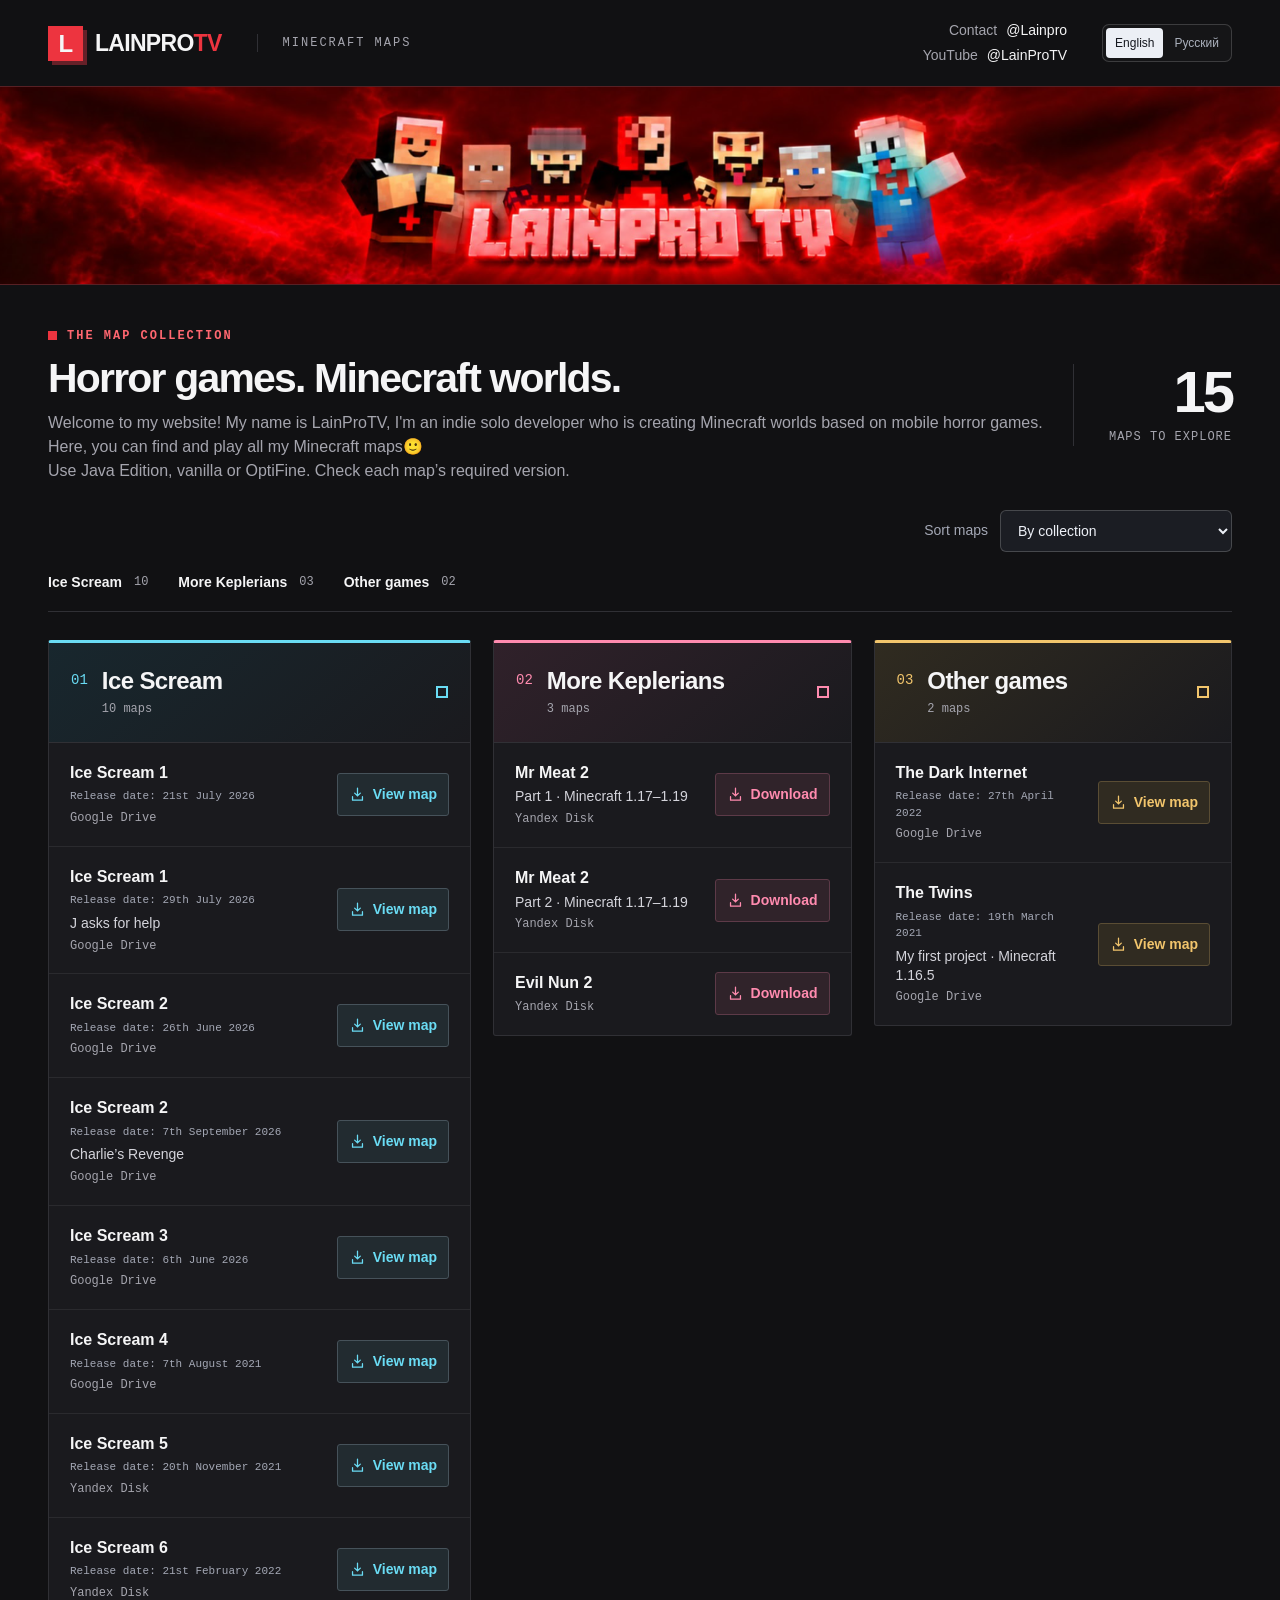
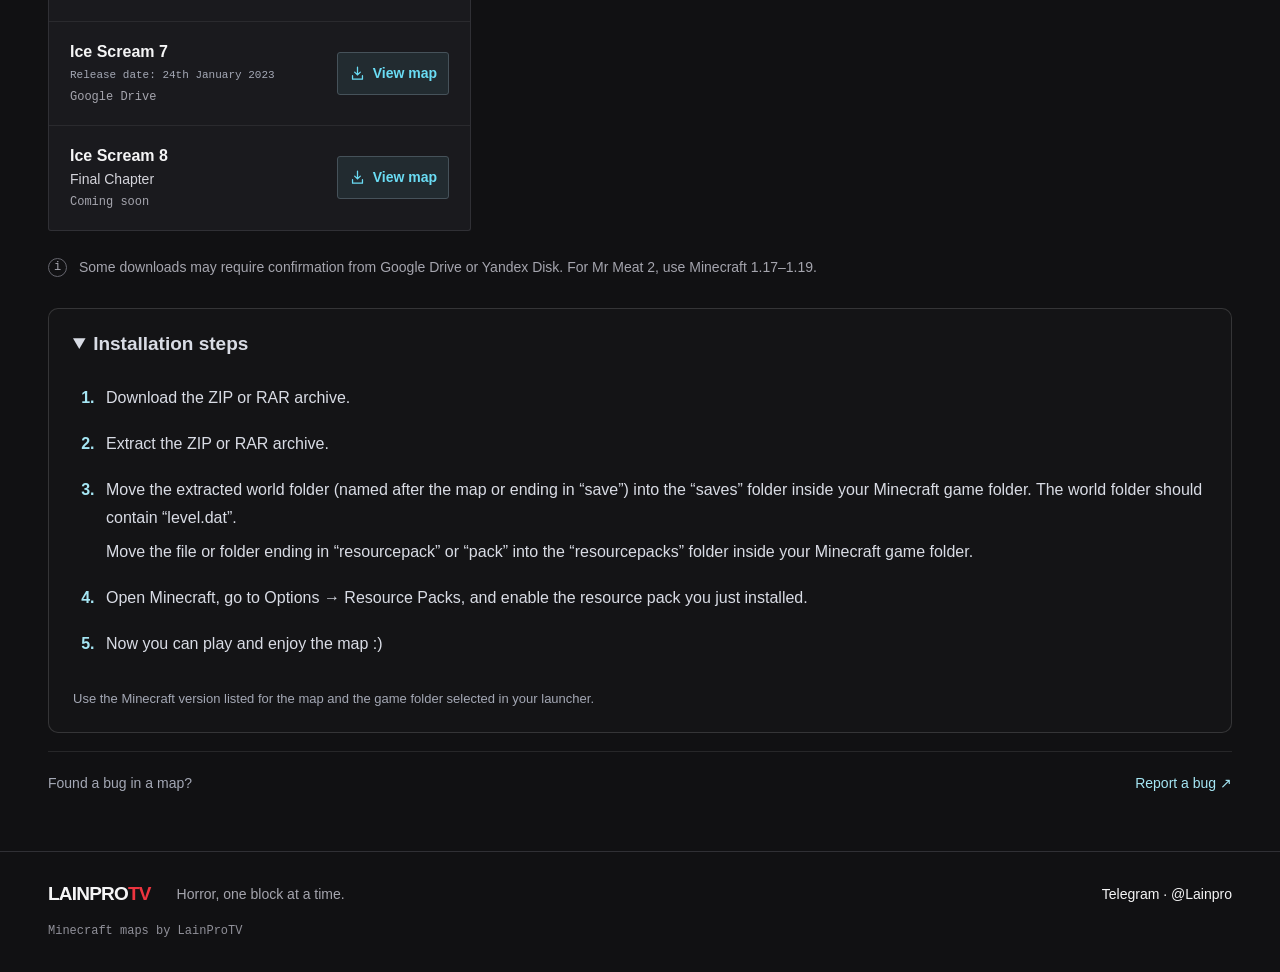
==== commit f94dd022: "Replace homepage banner with supplied new LainProTV artwork" ====
--- a/index.html
+++ b/index.html
@@ -4,7 +4,7 @@
 <meta name="theme-color" content="#111113"><meta property="og:title" content="LainProTV — Minecraft Maps"><meta property="og:description" content="Your favourite horror games, rebuilt in Minecraft. Explore 15 Minecraft maps by LainProTV, including the upcoming Ice Scream 8."><meta property="og:type" content="website"><link rel="icon" type="image/svg+xml" href="data:image/svg+xml,%3Csvg%20xmlns%3D%22http%3A//www.w3.org/2000/svg%22%20viewBox%3D%220%200%2032%2032%22%3E%3Crect%20width%3D%2232%22%20height%3D%2232%22%20rx%3D%225%22%20fill%3D%22%23ed343f%22/%3E%3Cpath%20d%3D%22M8%207h6v16h11v5H8z%22%20fill%3D%22white%22/%3E%3C/svg%3E"><link rel="stylesheet" href="styles.css?v=languages1"><script src="downloads.js" defer></script><link rel="stylesheet" href="features.css?v=1"><script src="features.js?v=1" defer></script></head>
 <body><a class="skip" href="#maps">Skip to downloads</a>
 <header class="topbar"><a class="brand" href="#" aria-label="LainProTV home"><span class="brand-mark">L</span><span>LAINPRO<span class="brand-tv">TV</span></span></a><span class="topbar-label">MINECRAFT MAPS</span><div class="contact-links"><a class="contact" href="https://t.me/Lainpro" target="_blank" rel="noopener noreferrer">Contact <span>@Lainpro</span></a><a class="contact youtube" href="https://www.youtube.com/@LainProTV" target="_blank" rel="noopener noreferrer" aria-label="LainProTV YouTube channel">YouTube <span>@LainProTV</span></a></div></header>
-<div class="banner"><img src="assets/lainprotv-banner.jpg" alt="LainProTV Minecraft characters, including Mr Meat, Buck and Rod from Ice Scream" width="2048" height="339" fetchpriority="high"></div>
+<div class="banner"><img src="assets/lainprotv-banner-v2.webp" alt="LainProTV Minecraft characters, including Mr Meat, Buck and Rod from Ice Scream" width="1899" height="292" fetchpriority="high"></div>
 <main id="maps"><div class="catalog-intro"><div><div class="eyebrow"><span></span> THE MAP COLLECTION</div><h1>Horror games.<br class="mobile-break"> Minecraft worlds.</h1><p>Welcome to my website! My name is LainProTV, I'm an indie solo developer who is creating Minecraft worlds based on mobile horror games. Here, you can find and play all my Minecraft maps🙂<br>Use Java Edition, vanilla or OptiFine. Check each map’s required version.</p></div><div class="map-total"><strong>15</strong><span>MAPS TO EXPLORE</span></div></div>
 <div class="catalog-toolbar"><label for="map-sort">Sort maps</label><select id="map-sort"><option value="collection">By collection</option><option value="oldest">Release date: oldest first</option><option value="newest">Release date: newest first</option></select></div><section class="collection sorted-collection" id="sorted-maps" hidden aria-labelledby="sorted-title"><header class="collection-header"><div><h2 id="sorted-title">Maps by release date</h2><p>Maps without a release date appear last.</p></div></header><ul></ul></section><nav class="category-nav" aria-label="Map collections"><a href="#ice-scream">Ice Scream <span>10</span></a><a href="#keplerians">More Keplerians <span>03</span></a><a href="#other-games">Other games <span>02</span></a></nav>
 <div class="collections"><section id="ice-scream" class="collection ice" aria-labelledby="ice-scream-title"><header class="collection-header"><span class="section-index">01</span><div><h2 id="ice-scream-title">Ice Scream</h2><p>10 maps</p></div><span class="collection-marker" aria-hidden="true"></span></header><ul><li class="map-row" data-release="2026-07-21"><div class="map-name"><h3>Ice Scream 1</h3><time class="map-release" datetime="2026-07-21">Release date: 21st July 2026</time><span class="provider">Google Drive</span></div><a class="download" href="ice-scream-1/" aria-label="View Ice Scream 1 project"><svg viewBox="0 0 24 24" aria-hidden="true"><path d="M12 3v11m-4-4 4 4 4-4M5 15v5h14v-5"/></svg><span>View map</span></a><div class="download-message" aria-live="polite"></div></li><li class="map-row" data-release="2026-07-29"><div class="map-name"><h3>Ice Scream 1</h3><time class="map-release" datetime="2026-07-29">Release date: 29th July 2026</time><p>J asks for help</p><span class="provider">Google Drive</span></div><a class="download" href="ice-scream-1-j-asks-for-help/"  aria-label="View Ice Scream 1 — J asks for help"><svg viewBox="0 0 24 24" aria-hidden="true"><path d="M12 3v11m-4-4 4 4 4-4M5 15v5h14v-5"/></svg><span>View map</span></a><div class="download-message" aria-live="polite"></div></li><li class="map-row" data-release="2026-06-26"><div class="map-name"><h3>Ice Scream 2</h3><time class="map-release" datetime="2026-06-26">Release date: 26th June 2026</time><span class="provider">Google Drive</span></div><a class="download" href="ice-scream-2/"  aria-label="View Ice Scream 2"><svg viewBox="0 0 24 24" aria-hidden="true"><path d="M12 3v11m-4-4 4 4 4-4M5 15v5h14v-5"/></svg><span>View map</span></a><div class="download-message" aria-live="polite"></div></li><li class="map-row" data-release="2026-09-07"><div class="map-name"><h3>Ice Scream 2</h3><time class="map-release" datetime="2026-09-07">Release date: 7th September 2026</time><p>Charlie’s Revenge</p><span class="provider">Google Drive</span></div><a class="download" href="./ice-scream-2-charlies-revenge/"  aria-label="View Ice Scream 2 — Charlie’s Revenge"><svg viewBox="0 0 24 24" aria-hidden="true"><path d="M12 3v11m-4-4 4 4 4-4M5 15v5h14v-5"/></svg><span>View map</span></a><div class="download-message" aria-live="polite"></div></li><li class="map-row" data-release="2026-06-06"><div class="map-name"><h3>Ice Scream 3</h3><time class="map-release" datetime="2026-06-06">Release date: 6th June 2026</time><span class="provider">Google Drive</span></div><a class="download" href="./ice-scream-3/"  aria-label="View Ice Scream 3"><svg viewBox="0 0 24 24" aria-hidden="true"><path d="M12 3v11m-4-4 4 4 4-4M5 15v5h14v-5"/></svg><span>View map</span></a><div class="download-message" aria-live="polite"></div></li><li class="map-row" data-release="2021-08-07"><div class="map-name"><h3>Ice Scream 4</h3><time class="map-release" datetime="2021-08-07">Release date: 7th August 2021</time><span class="provider">Google Drive</span></div><a class="download" href="./ice-scream-4/"  aria-label="View Ice Scream 4"><svg viewBox="0 0 24 24" aria-hidden="true"><path d="M12 3v11m-4-4 4 4 4-4M5 15v5h14v-5"/></svg><span>View map</span></a><div class="download-message" aria-live="polite"></div></li><li class="map-row" data-release="2021-11-20"><div class="map-name"><h3>Ice Scream 5</h3><time class="map-release" datetime="2021-11-20">Release date: 20th November 2021</time><span class="provider">Yandex Disk</span></div><a class="download" href="./ice-scream-5/" aria-label="View Ice Scream 5"><svg viewBox="0 0 24 24" aria-hidden="true"><path d="M12 3v11m-4-4 4 4 4-4M5 15v5h14v-5"/></svg><span>View map</span></a><div class="download-message" aria-live="polite"></div></li><li class="map-row" data-release="2022-02-21"><div class="map-name"><h3>Ice Scream 6</h3><time class="map-release" datetime="2022-02-21">Release date: 21st February 2022</time><span class="provider">Yandex Disk</span></div><a class="download" href="./ice-scream-6/" aria-label="View Ice Scream 6"><svg viewBox="0 0 24 24" aria-hidden="true"><path d="M12 3v11m-4-4 4 4 4-4M5 15v5h14v-5"/></svg><span>View map</span></a><div class="download-message" aria-live="polite"></div></li><li class="map-row" data-release="2023-01-24"><div class="map-name"><h3>Ice Scream 7</h3><time class="map-release" datetime="2023-01-24">Release date: 24th January 2023</time><span class="provider">Google Drive</span></div><a class="download" href="./ice-scream-7/"  aria-label="View Ice Scream 7"><svg viewBox="0 0 24 24" aria-hidden="true"><path d="M12 3v11m-4-4 4 4 4-4M5 15v5h14v-5"/></svg><span>View map</span></a><div class="download-message" aria-live="polite"></div></li><li class="map-row"><div class="map-name"><h3>Ice Scream 8</h3><p>Final Chapter</p><span class="provider">Coming soon</span></div><a class="download" href="./ice-scream-8/" aria-label="View Ice Scream 8 project"><svg viewBox="0 0 24 24" aria-hidden="true"><path d="M12 3v11m-4-4 4 4 4-4M5 15v5h14v-5"/></svg><span>View map</span></a><div class="download-message" aria-live="polite"></div></li></ul></section><section id="keplerians" class="collection meat" aria-labelledby="keplerians-title"><header class="collection-header"><span class="section-index">02</span><div><h2 id="keplerians-title">More Keplerians</h2><p>3 maps</p></div><span class="collection-marker" aria-hidden="true"></span></header><ul><li class="map-row"><div class="map-name"><h3>Mr Meat 2</h3><p>Part 1 · Minecraft 1.17–1.19</p><span class="provider">Yandex Disk</span></div><a class="download" href="https://disk.yandex.ru/d/aQKazoMY1yOuwA" data-yandex="https://disk.yandex.ru/d/aQKazoMY1yOuwA" aria-label="Download Mr Meat 2 — Part 1 · Minecraft 1.17–1.19"><svg viewBox="0 0 24 24" aria-hidden="true"><path d="M12 3v11m-4-4 4 4 4-4M5 15v5h14v-5"/></svg><span>Download</span></a><div class="download-message" aria-live="polite"></div></li><li class="map-row"><div class="map-name"><h3>Mr Meat 2</h3><p>Part 2 · Minecraft 1.17–1.19</p><span class="provider">Yandex Disk</span></div><a class="download" href="https://disk.yandex.ru/d/gR03R9I3_9SnKg" data-yandex="https://disk.yandex.ru/d/gR03R9I3_9SnKg" aria-label="Download Mr Meat 2 — Part 2 · Minecraft 1.17–1.19"><svg viewBox="0 0 24 24" aria-hidden="true"><path d="M12 3v11m-4-4 4 4 4-4M5 15v5h14v-5"/></svg><span>Download</span></a><div class="download-message" aria-live="polite"></div></li><li class="map-row"><div class="map-name"><h3>Evil Nun 2</h3><span class="provider">Yandex Disk</span></div><a class="download" href="https://disk.yandex.ru/d/khJ4ZrpbjnNRcA" data-yandex="https://disk.yandex.ru/d/khJ4ZrpbjnNRcA" aria-label="Download Evil Nun 2"><svg viewBox="0 0 24 24" aria-hidden="true"><path d="M12 3v11m-4-4 4 4 4-4M5 15v5h14v-5"/></svg><span>Download</span></a><div class="download-message" aria-live="polite"></div></li></ul></section><section id="other-games" class="collection other" aria-labelledby="other-games-title"><header class="collection-header"><span class="section-index">03</span><div><h2 id="other-games-title">Other games</h2><p>2 maps</p></div><span class="collection-marker" aria-hidden="true"></span></header><ul><li class="map-row" data-release="2022-04-27"><div class="map-name"><h3>The Dark Internet</h3><time class="map-release" datetime="2022-04-27">Release date: 27th April 2022</time><span class="provider">Google Drive</span></div><a class="download" href="./dark-internet/" aria-label="View The Dark Internet"><svg viewBox="0 0 24 24" aria-hidden="true"><path d="M12 3v11m-4-4 4 4 4-4M5 15v5h14v-5"/></svg><span>View map</span></a><div class="download-message" aria-live="polite"></div></li><li class="map-row" data-release="2021-03-19"><div class="map-name"><h3>The Twins</h3><time class="map-release" datetime="2021-03-19">Release date: 19th March 2021</time><p>My first project · Minecraft 1.16.5</p><span class="provider">Google Drive</span></div><a class="download" href="./the-twins/"  aria-label="View The Twins"><svg viewBox="0 0 24 24" aria-hidden="true"><path d="M12 3v11m-4-4 4 4 4-4M5 15v5h14v-5"/></svg><span>View map</span></a><div class="download-message" aria-live="polite"></div></li></ul></section></div>
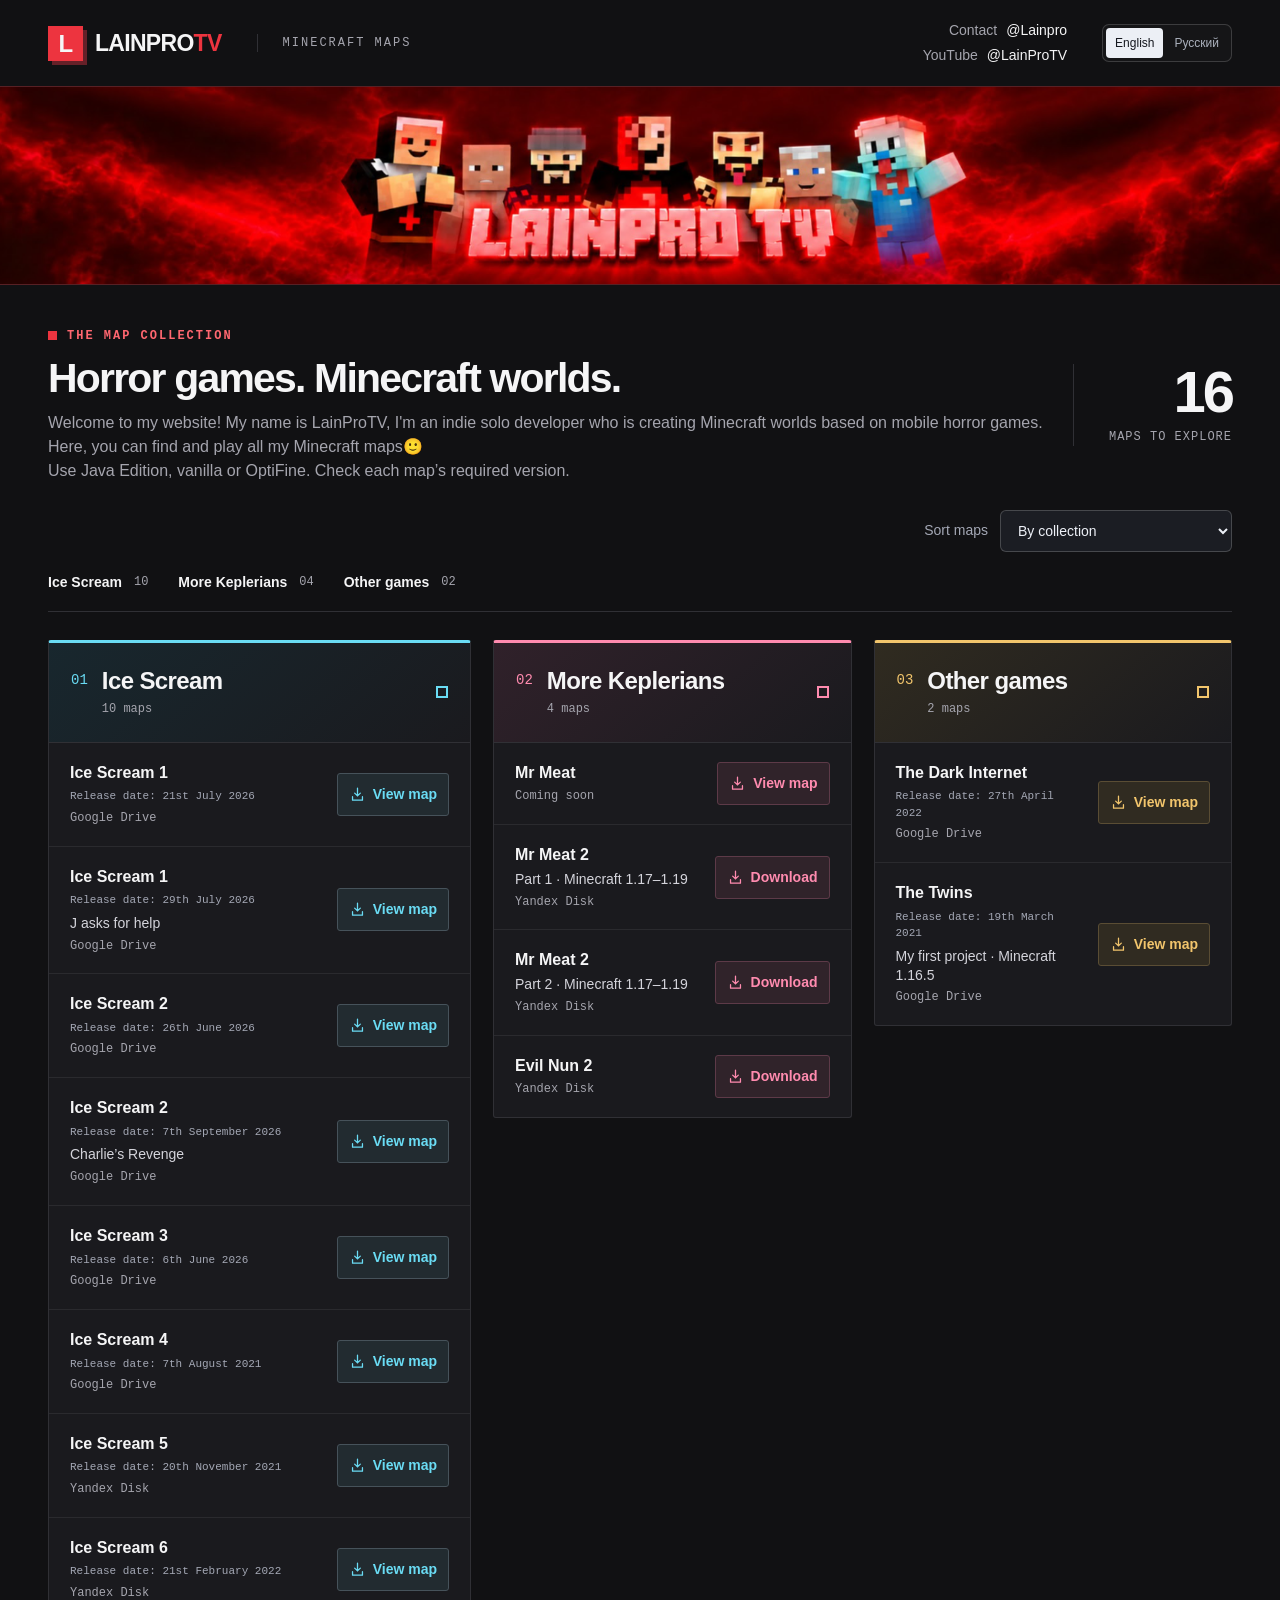
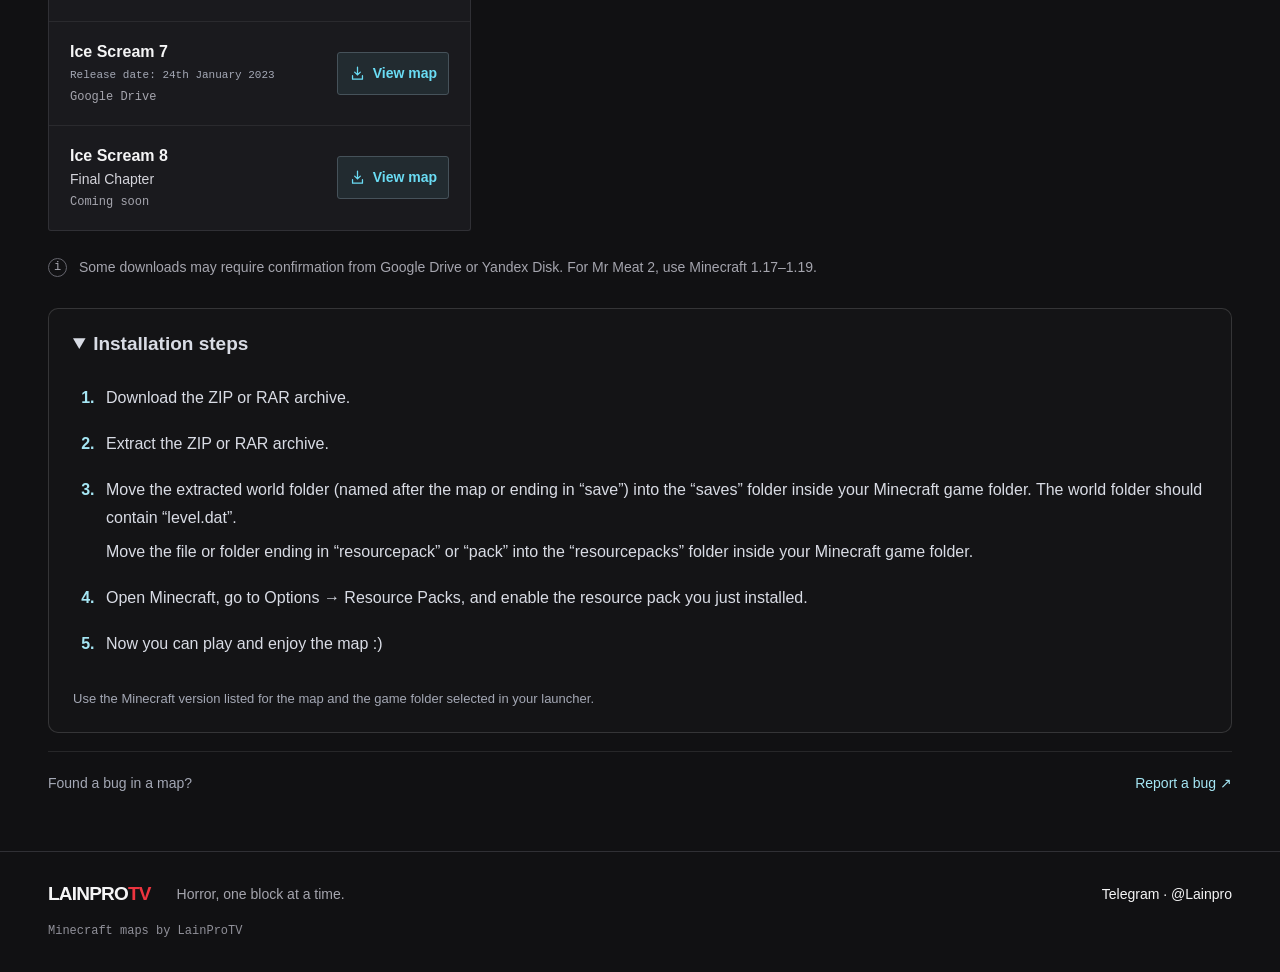
==== commit 56cb2951: "Add upcoming Mr Meat page with twelve screenshots and three ending downloads" ====
--- a/index.html
+++ b/index.html
@@ -1,12 +1,12 @@
 <!doctype html>
-<html lang="en"><head><script src="language.js?v=2" defer></script><meta charset="utf-8"><meta name="viewport" content="width=device-width,initial-scale=1">
-<title>LainProTV — Minecraft Maps</title><meta name="description" content="Download Minecraft maps by LainProTV: Ice Scream 1–8, Mr Meat 2, Evil Nun 2, The Dark Internet and The Twins.">
-<meta name="theme-color" content="#111113"><meta property="og:title" content="LainProTV — Minecraft Maps"><meta property="og:description" content="Your favourite horror games, rebuilt in Minecraft. Explore 15 Minecraft maps by LainProTV, including the upcoming Ice Scream 8."><meta property="og:type" content="website"><link rel="icon" type="image/svg+xml" href="data:image/svg+xml,%3Csvg%20xmlns%3D%22http%3A//www.w3.org/2000/svg%22%20viewBox%3D%220%200%2032%2032%22%3E%3Crect%20width%3D%2232%22%20height%3D%2232%22%20rx%3D%225%22%20fill%3D%22%23ed343f%22/%3E%3Cpath%20d%3D%22M8%207h6v16h11v5H8z%22%20fill%3D%22white%22/%3E%3C/svg%3E"><link rel="stylesheet" href="styles.css?v=languages1"><script src="downloads.js" defer></script><link rel="stylesheet" href="features.css?v=1"><script src="features.js?v=1" defer></script></head>
+<html lang="en"><head><script src="language.js?v=3" defer></script><meta charset="utf-8"><meta name="viewport" content="width=device-width,initial-scale=1">
+<title>LainProTV — Minecraft Maps</title><meta name="description" content="Download Minecraft maps by LainProTV: Ice Scream 1–8, Mr Meat, Mr Meat 2, Evil Nun 2, The Dark Internet and The Twins.">
+<meta name="theme-color" content="#111113"><meta property="og:title" content="LainProTV — Minecraft Maps"><meta property="og:description" content="Your favourite horror games, rebuilt in Minecraft. Explore 16 Minecraft maps by LainProTV, including the upcoming Ice Scream 8."><meta property="og:type" content="website"><link rel="icon" type="image/svg+xml" href="data:image/svg+xml,%3Csvg%20xmlns%3D%22http%3A//www.w3.org/2000/svg%22%20viewBox%3D%220%200%2032%2032%22%3E%3Crect%20width%3D%2232%22%20height%3D%2232%22%20rx%3D%225%22%20fill%3D%22%23ed343f%22/%3E%3Cpath%20d%3D%22M8%207h6v16h11v5H8z%22%20fill%3D%22white%22/%3E%3C/svg%3E"><link rel="stylesheet" href="styles.css?v=languages1"><script src="downloads.js" defer></script><link rel="stylesheet" href="features.css?v=1"><script src="features.js?v=1" defer></script></head>
 <body><a class="skip" href="#maps">Skip to downloads</a>
 <header class="topbar"><a class="brand" href="#" aria-label="LainProTV home"><span class="brand-mark">L</span><span>LAINPRO<span class="brand-tv">TV</span></span></a><span class="topbar-label">MINECRAFT MAPS</span><div class="contact-links"><a class="contact" href="https://t.me/Lainpro" target="_blank" rel="noopener noreferrer">Contact <span>@Lainpro</span></a><a class="contact youtube" href="https://www.youtube.com/@LainProTV" target="_blank" rel="noopener noreferrer" aria-label="LainProTV YouTube channel">YouTube <span>@LainProTV</span></a></div></header>
 <div class="banner"><img src="assets/lainprotv-banner-v2.webp" alt="LainProTV Minecraft characters, including Mr Meat, Buck and Rod from Ice Scream" width="1899" height="292" fetchpriority="high"></div>
-<main id="maps"><div class="catalog-intro"><div><div class="eyebrow"><span></span> THE MAP COLLECTION</div><h1>Horror games.<br class="mobile-break"> Minecraft worlds.</h1><p>Welcome to my website! My name is LainProTV, I'm an indie solo developer who is creating Minecraft worlds based on mobile horror games. Here, you can find and play all my Minecraft maps🙂<br>Use Java Edition, vanilla or OptiFine. Check each map’s required version.</p></div><div class="map-total"><strong>15</strong><span>MAPS TO EXPLORE</span></div></div>
-<div class="catalog-toolbar"><label for="map-sort">Sort maps</label><select id="map-sort"><option value="collection">By collection</option><option value="oldest">Release date: oldest first</option><option value="newest">Release date: newest first</option></select></div><section class="collection sorted-collection" id="sorted-maps" hidden aria-labelledby="sorted-title"><header class="collection-header"><div><h2 id="sorted-title">Maps by release date</h2><p>Maps without a release date appear last.</p></div></header><ul></ul></section><nav class="category-nav" aria-label="Map collections"><a href="#ice-scream">Ice Scream <span>10</span></a><a href="#keplerians">More Keplerians <span>03</span></a><a href="#other-games">Other games <span>02</span></a></nav>
-<div class="collections"><section id="ice-scream" class="collection ice" aria-labelledby="ice-scream-title"><header class="collection-header"><span class="section-index">01</span><div><h2 id="ice-scream-title">Ice Scream</h2><p>10 maps</p></div><span class="collection-marker" aria-hidden="true"></span></header><ul><li class="map-row" data-release="2026-07-21"><div class="map-name"><h3>Ice Scream 1</h3><time class="map-release" datetime="2026-07-21">Release date: 21st July 2026</time><span class="provider">Google Drive</span></div><a class="download" href="ice-scream-1/" aria-label="View Ice Scream 1 project"><svg viewBox="0 0 24 24" aria-hidden="true"><path d="M12 3v11m-4-4 4 4 4-4M5 15v5h14v-5"/></svg><span>View map</span></a><div class="download-message" aria-live="polite"></div></li><li class="map-row" data-release="2026-07-29"><div class="map-name"><h3>Ice Scream 1</h3><time class="map-release" datetime="2026-07-29">Release date: 29th July 2026</time><p>J asks for help</p><span class="provider">Google Drive</span></div><a class="download" href="ice-scream-1-j-asks-for-help/"  aria-label="View Ice Scream 1 — J asks for help"><svg viewBox="0 0 24 24" aria-hidden="true"><path d="M12 3v11m-4-4 4 4 4-4M5 15v5h14v-5"/></svg><span>View map</span></a><div class="download-message" aria-live="polite"></div></li><li class="map-row" data-release="2026-06-26"><div class="map-name"><h3>Ice Scream 2</h3><time class="map-release" datetime="2026-06-26">Release date: 26th June 2026</time><span class="provider">Google Drive</span></div><a class="download" href="ice-scream-2/"  aria-label="View Ice Scream 2"><svg viewBox="0 0 24 24" aria-hidden="true"><path d="M12 3v11m-4-4 4 4 4-4M5 15v5h14v-5"/></svg><span>View map</span></a><div class="download-message" aria-live="polite"></div></li><li class="map-row" data-release="2026-09-07"><div class="map-name"><h3>Ice Scream 2</h3><time class="map-release" datetime="2026-09-07">Release date: 7th September 2026</time><p>Charlie’s Revenge</p><span class="provider">Google Drive</span></div><a class="download" href="./ice-scream-2-charlies-revenge/"  aria-label="View Ice Scream 2 — Charlie’s Revenge"><svg viewBox="0 0 24 24" aria-hidden="true"><path d="M12 3v11m-4-4 4 4 4-4M5 15v5h14v-5"/></svg><span>View map</span></a><div class="download-message" aria-live="polite"></div></li><li class="map-row" data-release="2026-06-06"><div class="map-name"><h3>Ice Scream 3</h3><time class="map-release" datetime="2026-06-06">Release date: 6th June 2026</time><span class="provider">Google Drive</span></div><a class="download" href="./ice-scream-3/"  aria-label="View Ice Scream 3"><svg viewBox="0 0 24 24" aria-hidden="true"><path d="M12 3v11m-4-4 4 4 4-4M5 15v5h14v-5"/></svg><span>View map</span></a><div class="download-message" aria-live="polite"></div></li><li class="map-row" data-release="2021-08-07"><div class="map-name"><h3>Ice Scream 4</h3><time class="map-release" datetime="2021-08-07">Release date: 7th August 2021</time><span class="provider">Google Drive</span></div><a class="download" href="./ice-scream-4/"  aria-label="View Ice Scream 4"><svg viewBox="0 0 24 24" aria-hidden="true"><path d="M12 3v11m-4-4 4 4 4-4M5 15v5h14v-5"/></svg><span>View map</span></a><div class="download-message" aria-live="polite"></div></li><li class="map-row" data-release="2021-11-20"><div class="map-name"><h3>Ice Scream 5</h3><time class="map-release" datetime="2021-11-20">Release date: 20th November 2021</time><span class="provider">Yandex Disk</span></div><a class="download" href="./ice-scream-5/" aria-label="View Ice Scream 5"><svg viewBox="0 0 24 24" aria-hidden="true"><path d="M12 3v11m-4-4 4 4 4-4M5 15v5h14v-5"/></svg><span>View map</span></a><div class="download-message" aria-live="polite"></div></li><li class="map-row" data-release="2022-02-21"><div class="map-name"><h3>Ice Scream 6</h3><time class="map-release" datetime="2022-02-21">Release date: 21st February 2022</time><span class="provider">Yandex Disk</span></div><a class="download" href="./ice-scream-6/" aria-label="View Ice Scream 6"><svg viewBox="0 0 24 24" aria-hidden="true"><path d="M12 3v11m-4-4 4 4 4-4M5 15v5h14v-5"/></svg><span>View map</span></a><div class="download-message" aria-live="polite"></div></li><li class="map-row" data-release="2023-01-24"><div class="map-name"><h3>Ice Scream 7</h3><time class="map-release" datetime="2023-01-24">Release date: 24th January 2023</time><span class="provider">Google Drive</span></div><a class="download" href="./ice-scream-7/"  aria-label="View Ice Scream 7"><svg viewBox="0 0 24 24" aria-hidden="true"><path d="M12 3v11m-4-4 4 4 4-4M5 15v5h14v-5"/></svg><span>View map</span></a><div class="download-message" aria-live="polite"></div></li><li class="map-row"><div class="map-name"><h3>Ice Scream 8</h3><p>Final Chapter</p><span class="provider">Coming soon</span></div><a class="download" href="./ice-scream-8/" aria-label="View Ice Scream 8 project"><svg viewBox="0 0 24 24" aria-hidden="true"><path d="M12 3v11m-4-4 4 4 4-4M5 15v5h14v-5"/></svg><span>View map</span></a><div class="download-message" aria-live="polite"></div></li></ul></section><section id="keplerians" class="collection meat" aria-labelledby="keplerians-title"><header class="collection-header"><span class="section-index">02</span><div><h2 id="keplerians-title">More Keplerians</h2><p>3 maps</p></div><span class="collection-marker" aria-hidden="true"></span></header><ul><li class="map-row"><div class="map-name"><h3>Mr Meat 2</h3><p>Part 1 · Minecraft 1.17–1.19</p><span class="provider">Yandex Disk</span></div><a class="download" href="https://disk.yandex.ru/d/aQKazoMY1yOuwA" data-yandex="https://disk.yandex.ru/d/aQKazoMY1yOuwA" aria-label="Download Mr Meat 2 — Part 1 · Minecraft 1.17–1.19"><svg viewBox="0 0 24 24" aria-hidden="true"><path d="M12 3v11m-4-4 4 4 4-4M5 15v5h14v-5"/></svg><span>Download</span></a><div class="download-message" aria-live="polite"></div></li><li class="map-row"><div class="map-name"><h3>Mr Meat 2</h3><p>Part 2 · Minecraft 1.17–1.19</p><span class="provider">Yandex Disk</span></div><a class="download" href="https://disk.yandex.ru/d/gR03R9I3_9SnKg" data-yandex="https://disk.yandex.ru/d/gR03R9I3_9SnKg" aria-label="Download Mr Meat 2 — Part 2 · Minecraft 1.17–1.19"><svg viewBox="0 0 24 24" aria-hidden="true"><path d="M12 3v11m-4-4 4 4 4-4M5 15v5h14v-5"/></svg><span>Download</span></a><div class="download-message" aria-live="polite"></div></li><li class="map-row"><div class="map-name"><h3>Evil Nun 2</h3><span class="provider">Yandex Disk</span></div><a class="download" href="https://disk.yandex.ru/d/khJ4ZrpbjnNRcA" data-yandex="https://disk.yandex.ru/d/khJ4ZrpbjnNRcA" aria-label="Download Evil Nun 2"><svg viewBox="0 0 24 24" aria-hidden="true"><path d="M12 3v11m-4-4 4 4 4-4M5 15v5h14v-5"/></svg><span>Download</span></a><div class="download-message" aria-live="polite"></div></li></ul></section><section id="other-games" class="collection other" aria-labelledby="other-games-title"><header class="collection-header"><span class="section-index">03</span><div><h2 id="other-games-title">Other games</h2><p>2 maps</p></div><span class="collection-marker" aria-hidden="true"></span></header><ul><li class="map-row" data-release="2022-04-27"><div class="map-name"><h3>The Dark Internet</h3><time class="map-release" datetime="2022-04-27">Release date: 27th April 2022</time><span class="provider">Google Drive</span></div><a class="download" href="./dark-internet/" aria-label="View The Dark Internet"><svg viewBox="0 0 24 24" aria-hidden="true"><path d="M12 3v11m-4-4 4 4 4-4M5 15v5h14v-5"/></svg><span>View map</span></a><div class="download-message" aria-live="polite"></div></li><li class="map-row" data-release="2021-03-19"><div class="map-name"><h3>The Twins</h3><time class="map-release" datetime="2021-03-19">Release date: 19th March 2021</time><p>My first project · Minecraft 1.16.5</p><span class="provider">Google Drive</span></div><a class="download" href="./the-twins/"  aria-label="View The Twins"><svg viewBox="0 0 24 24" aria-hidden="true"><path d="M12 3v11m-4-4 4 4 4-4M5 15v5h14v-5"/></svg><span>View map</span></a><div class="download-message" aria-live="polite"></div></li></ul></section></div>
+<main id="maps"><div class="catalog-intro"><div><div class="eyebrow"><span></span> THE MAP COLLECTION</div><h1>Horror games.<br class="mobile-break"> Minecraft worlds.</h1><p>Welcome to my website! My name is LainProTV, I'm an indie solo developer who is creating Minecraft worlds based on mobile horror games. Here, you can find and play all my Minecraft maps🙂<br>Use Java Edition, vanilla or OptiFine. Check each map’s required version.</p></div><div class="map-total"><strong>16</strong><span>MAPS TO EXPLORE</span></div></div>
+<div class="catalog-toolbar"><label for="map-sort">Sort maps</label><select id="map-sort"><option value="collection">By collection</option><option value="oldest">Release date: oldest first</option><option value="newest">Release date: newest first</option></select></div><section class="collection sorted-collection" id="sorted-maps" hidden aria-labelledby="sorted-title"><header class="collection-header"><div><h2 id="sorted-title">Maps by release date</h2><p>Maps without a release date appear last.</p></div></header><ul></ul></section><nav class="category-nav" aria-label="Map collections"><a href="#ice-scream">Ice Scream <span>10</span></a><a href="#keplerians">More Keplerians <span>04</span></a><a href="#other-games">Other games <span>02</span></a></nav>
+<div class="collections"><section id="ice-scream" class="collection ice" aria-labelledby="ice-scream-title"><header class="collection-header"><span class="section-index">01</span><div><h2 id="ice-scream-title">Ice Scream</h2><p>10 maps</p></div><span class="collection-marker" aria-hidden="true"></span></header><ul><li class="map-row" data-release="2026-07-21"><div class="map-name"><h3>Ice Scream 1</h3><time class="map-release" datetime="2026-07-21">Release date: 21st July 2026</time><span class="provider">Google Drive</span></div><a class="download" href="ice-scream-1/" aria-label="View Ice Scream 1 project"><svg viewBox="0 0 24 24" aria-hidden="true"><path d="M12 3v11m-4-4 4 4 4-4M5 15v5h14v-5"/></svg><span>View map</span></a><div class="download-message" aria-live="polite"></div></li><li class="map-row" data-release="2026-07-29"><div class="map-name"><h3>Ice Scream 1</h3><time class="map-release" datetime="2026-07-29">Release date: 29th July 2026</time><p>J asks for help</p><span class="provider">Google Drive</span></div><a class="download" href="ice-scream-1-j-asks-for-help/"  aria-label="View Ice Scream 1 — J asks for help"><svg viewBox="0 0 24 24" aria-hidden="true"><path d="M12 3v11m-4-4 4 4 4-4M5 15v5h14v-5"/></svg><span>View map</span></a><div class="download-message" aria-live="polite"></div></li><li class="map-row" data-release="2026-06-26"><div class="map-name"><h3>Ice Scream 2</h3><time class="map-release" datetime="2026-06-26">Release date: 26th June 2026</time><span class="provider">Google Drive</span></div><a class="download" href="ice-scream-2/"  aria-label="View Ice Scream 2"><svg viewBox="0 0 24 24" aria-hidden="true"><path d="M12 3v11m-4-4 4 4 4-4M5 15v5h14v-5"/></svg><span>View map</span></a><div class="download-message" aria-live="polite"></div></li><li class="map-row" data-release="2026-09-07"><div class="map-name"><h3>Ice Scream 2</h3><time class="map-release" datetime="2026-09-07">Release date: 7th September 2026</time><p>Charlie’s Revenge</p><span class="provider">Google Drive</span></div><a class="download" href="./ice-scream-2-charlies-revenge/"  aria-label="View Ice Scream 2 — Charlie’s Revenge"><svg viewBox="0 0 24 24" aria-hidden="true"><path d="M12 3v11m-4-4 4 4 4-4M5 15v5h14v-5"/></svg><span>View map</span></a><div class="download-message" aria-live="polite"></div></li><li class="map-row" data-release="2026-06-06"><div class="map-name"><h3>Ice Scream 3</h3><time class="map-release" datetime="2026-06-06">Release date: 6th June 2026</time><span class="provider">Google Drive</span></div><a class="download" href="./ice-scream-3/"  aria-label="View Ice Scream 3"><svg viewBox="0 0 24 24" aria-hidden="true"><path d="M12 3v11m-4-4 4 4 4-4M5 15v5h14v-5"/></svg><span>View map</span></a><div class="download-message" aria-live="polite"></div></li><li class="map-row" data-release="2021-08-07"><div class="map-name"><h3>Ice Scream 4</h3><time class="map-release" datetime="2021-08-07">Release date: 7th August 2021</time><span class="provider">Google Drive</span></div><a class="download" href="./ice-scream-4/"  aria-label="View Ice Scream 4"><svg viewBox="0 0 24 24" aria-hidden="true"><path d="M12 3v11m-4-4 4 4 4-4M5 15v5h14v-5"/></svg><span>View map</span></a><div class="download-message" aria-live="polite"></div></li><li class="map-row" data-release="2021-11-20"><div class="map-name"><h3>Ice Scream 5</h3><time class="map-release" datetime="2021-11-20">Release date: 20th November 2021</time><span class="provider">Yandex Disk</span></div><a class="download" href="./ice-scream-5/" aria-label="View Ice Scream 5"><svg viewBox="0 0 24 24" aria-hidden="true"><path d="M12 3v11m-4-4 4 4 4-4M5 15v5h14v-5"/></svg><span>View map</span></a><div class="download-message" aria-live="polite"></div></li><li class="map-row" data-release="2022-02-21"><div class="map-name"><h3>Ice Scream 6</h3><time class="map-release" datetime="2022-02-21">Release date: 21st February 2022</time><span class="provider">Yandex Disk</span></div><a class="download" href="./ice-scream-6/" aria-label="View Ice Scream 6"><svg viewBox="0 0 24 24" aria-hidden="true"><path d="M12 3v11m-4-4 4 4 4-4M5 15v5h14v-5"/></svg><span>View map</span></a><div class="download-message" aria-live="polite"></div></li><li class="map-row" data-release="2023-01-24"><div class="map-name"><h3>Ice Scream 7</h3><time class="map-release" datetime="2023-01-24">Release date: 24th January 2023</time><span class="provider">Google Drive</span></div><a class="download" href="./ice-scream-7/"  aria-label="View Ice Scream 7"><svg viewBox="0 0 24 24" aria-hidden="true"><path d="M12 3v11m-4-4 4 4 4-4M5 15v5h14v-5"/></svg><span>View map</span></a><div class="download-message" aria-live="polite"></div></li><li class="map-row"><div class="map-name"><h3>Ice Scream 8</h3><p>Final Chapter</p><span class="provider">Coming soon</span></div><a class="download" href="./ice-scream-8/" aria-label="View Ice Scream 8 project"><svg viewBox="0 0 24 24" aria-hidden="true"><path d="M12 3v11m-4-4 4 4 4-4M5 15v5h14v-5"/></svg><span>View map</span></a><div class="download-message" aria-live="polite"></div></li></ul></section><section id="keplerians" class="collection meat" aria-labelledby="keplerians-title"><header class="collection-header"><span class="section-index">02</span><div><h2 id="keplerians-title">More Keplerians</h2><p>4 maps</p></div><span class="collection-marker" aria-hidden="true"></span></header><ul><li class="map-row"><div class="map-name"><h3>Mr Meat</h3><span class="provider">Coming soon</span></div><a class="download" href="./mr-meat/" aria-label="View Mr Meat project"><svg viewBox="0 0 24 24" aria-hidden="true"><path d="M12 3v11m-4-4 4 4 4-4M5 15v5h14v-5"/></svg><span>View map</span></a><div class="download-message" aria-live="polite"></div></li><li class="map-row"><div class="map-name"><h3>Mr Meat 2</h3><p>Part 1 · Minecraft 1.17–1.19</p><span class="provider">Yandex Disk</span></div><a class="download" href="https://disk.yandex.ru/d/aQKazoMY1yOuwA" data-yandex="https://disk.yandex.ru/d/aQKazoMY1yOuwA" aria-label="Download Mr Meat 2 — Part 1 · Minecraft 1.17–1.19"><svg viewBox="0 0 24 24" aria-hidden="true"><path d="M12 3v11m-4-4 4 4 4-4M5 15v5h14v-5"/></svg><span>Download</span></a><div class="download-message" aria-live="polite"></div></li><li class="map-row"><div class="map-name"><h3>Mr Meat 2</h3><p>Part 2 · Minecraft 1.17–1.19</p><span class="provider">Yandex Disk</span></div><a class="download" href="https://disk.yandex.ru/d/gR03R9I3_9SnKg" data-yandex="https://disk.yandex.ru/d/gR03R9I3_9SnKg" aria-label="Download Mr Meat 2 — Part 2 · Minecraft 1.17–1.19"><svg viewBox="0 0 24 24" aria-hidden="true"><path d="M12 3v11m-4-4 4 4 4-4M5 15v5h14v-5"/></svg><span>Download</span></a><div class="download-message" aria-live="polite"></div></li><li class="map-row"><div class="map-name"><h3>Evil Nun 2</h3><span class="provider">Yandex Disk</span></div><a class="download" href="https://disk.yandex.ru/d/khJ4ZrpbjnNRcA" data-yandex="https://disk.yandex.ru/d/khJ4ZrpbjnNRcA" aria-label="Download Evil Nun 2"><svg viewBox="0 0 24 24" aria-hidden="true"><path d="M12 3v11m-4-4 4 4 4-4M5 15v5h14v-5"/></svg><span>Download</span></a><div class="download-message" aria-live="polite"></div></li></ul></section><section id="other-games" class="collection other" aria-labelledby="other-games-title"><header class="collection-header"><span class="section-index">03</span><div><h2 id="other-games-title">Other games</h2><p>2 maps</p></div><span class="collection-marker" aria-hidden="true"></span></header><ul><li class="map-row" data-release="2022-04-27"><div class="map-name"><h3>The Dark Internet</h3><time class="map-release" datetime="2022-04-27">Release date: 27th April 2022</time><span class="provider">Google Drive</span></div><a class="download" href="./dark-internet/" aria-label="View The Dark Internet"><svg viewBox="0 0 24 24" aria-hidden="true"><path d="M12 3v11m-4-4 4 4 4-4M5 15v5h14v-5"/></svg><span>View map</span></a><div class="download-message" aria-live="polite"></div></li><li class="map-row" data-release="2021-03-19"><div class="map-name"><h3>The Twins</h3><time class="map-release" datetime="2021-03-19">Release date: 19th March 2021</time><p>My first project · Minecraft 1.16.5</p><span class="provider">Google Drive</span></div><a class="download" href="./the-twins/"  aria-label="View The Twins"><svg viewBox="0 0 24 24" aria-hidden="true"><path d="M12 3v11m-4-4 4 4 4-4M5 15v5h14v-5"/></svg><span>View map</span></a><div class="download-message" aria-live="polite"></div></li></ul></section></div>
 <aside class="download-note"><span class="note-symbol" aria-hidden="true">i</span><p>Some downloads may require confirmation from Google Drive or Yandex Disk. For Mr Meat 2, use Minecraft 1.17–1.19.</p></aside><details class="installation-guide" open><summary>Installation steps</summary><div class="installation-body"><ol><li><p>Download the ZIP or RAR archive.</p></li><li><p>Extract the ZIP or RAR archive.</p></li><li><p>Move the extracted world folder (named after the map or ending in “save”) into the “saves” folder inside your Minecraft game folder. The world folder should contain “level.dat”.</p><p>Move the file or folder ending in “resourcepack” or “pack” into the “resourcepacks” folder inside your Minecraft game folder.</p></li><li><p>Open Minecraft, go to Options → Resource Packs, and enable the resource pack you just installed.</p></li><li><p>Now you can play and enjoy the map :)</p></li></ol><p class="installation-note">Use the Minecraft version listed for the map and the game folder selected in your launcher.</p></div></details><aside class="bug-report"><p>Found a bug in a map?</p><a href="https://t.me/Lainpro" target="_blank" rel="noopener noreferrer">Report a bug <span aria-hidden="true">↗</span></a></aside></main>
 <footer><a class="footer-brand" href="#">LAINPRO<span>TV</span></a><p>Horror, one block at a time.</p><a href="https://t.me/Lainpro" target="_blank" rel="noopener noreferrer">Telegram · @Lainpro</a><span class="footer-credit">Minecraft maps by LainProTV</span></footer></body></html>
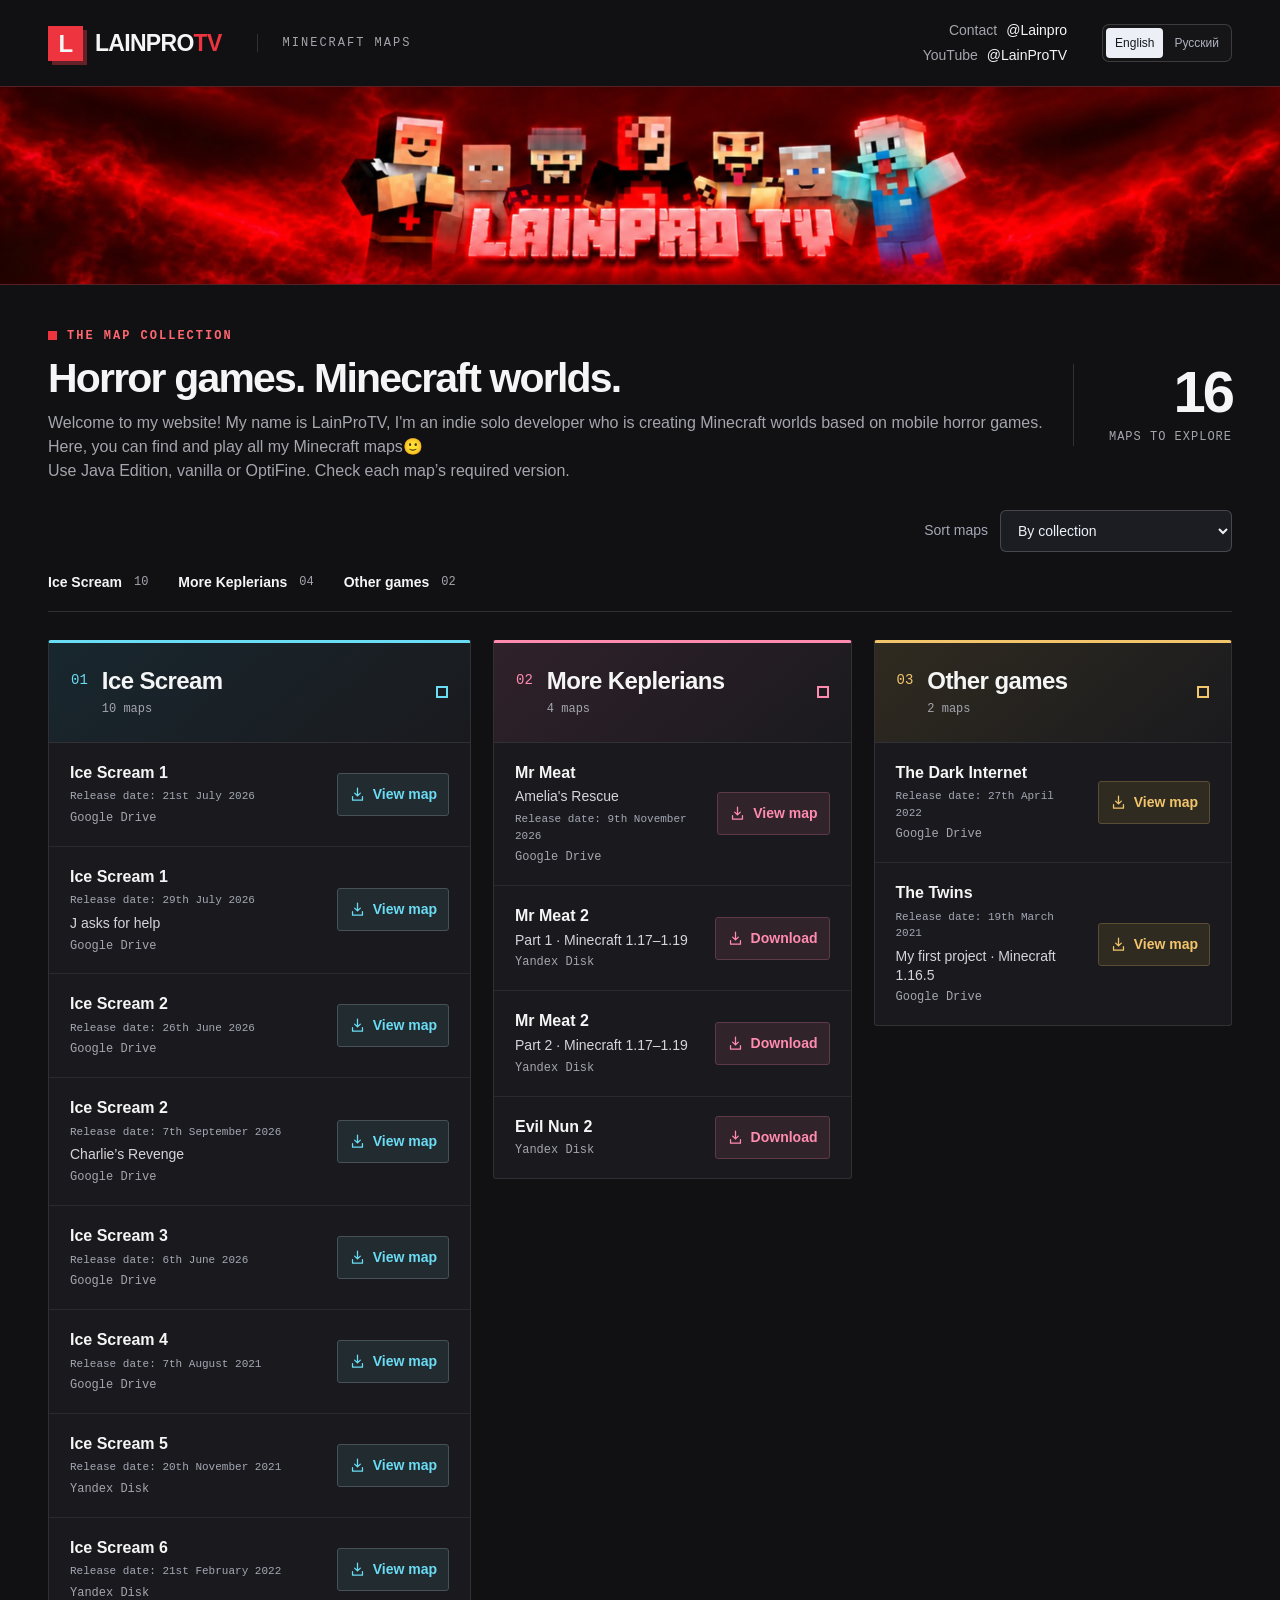
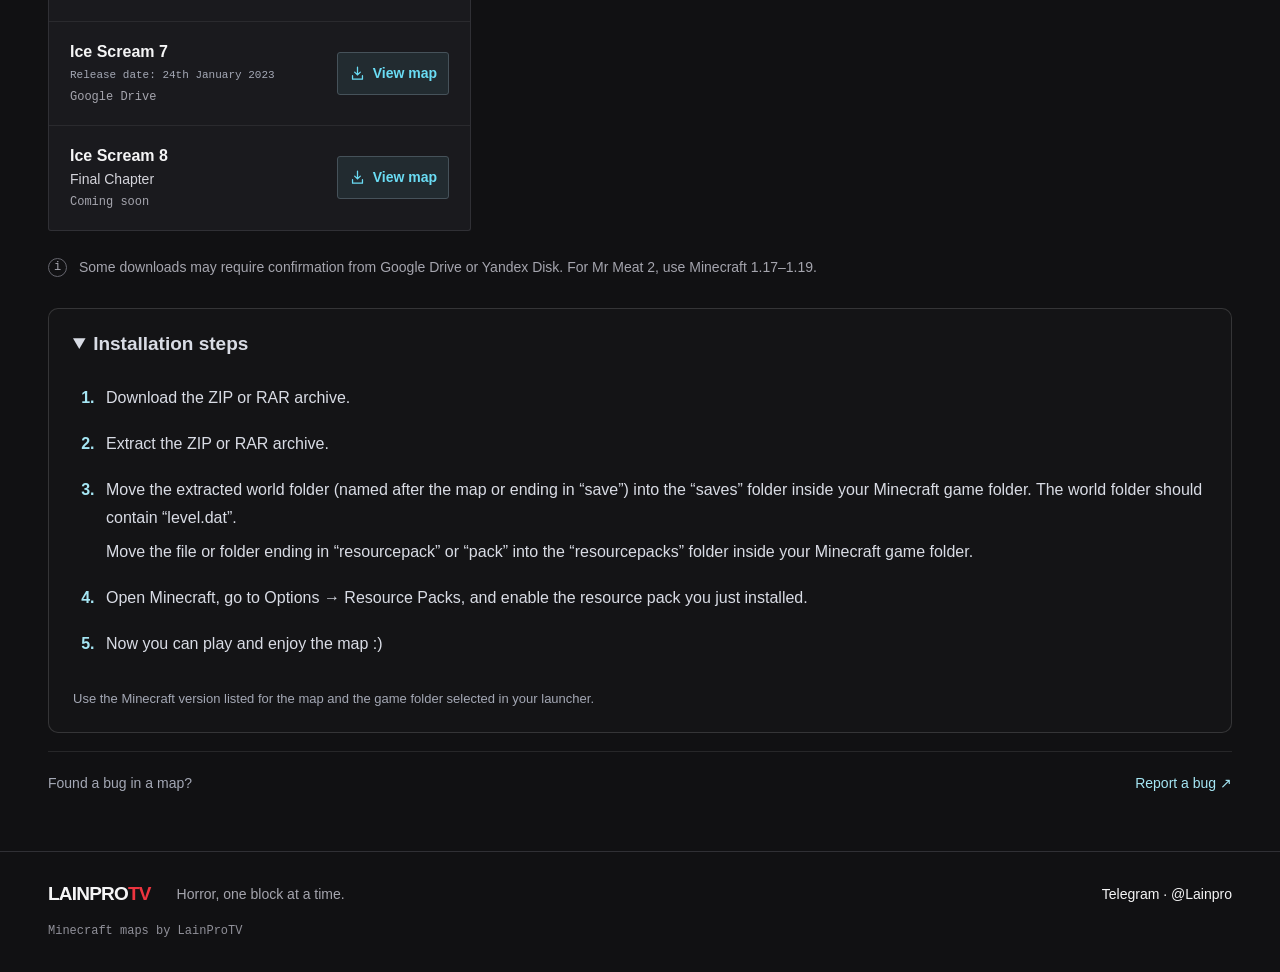
==== commit 1b376232: "Release Amelia's Rescue download dated 9 November 2026" ====
--- a/index.html
+++ b/index.html
@@ -1,5 +1,5 @@
 <!doctype html>
-<html lang="en"><head><script src="language.js?v=3" defer></script><meta charset="utf-8"><meta name="viewport" content="width=device-width,initial-scale=1">
+<html lang="en"><head><script src="language.js?v=5" defer></script><meta charset="utf-8"><meta name="viewport" content="width=device-width,initial-scale=1">
 <title>LainProTV — Minecraft Maps</title><meta name="description" content="Download Minecraft maps by LainProTV: Ice Scream 1–8, Mr Meat, Mr Meat 2, Evil Nun 2, The Dark Internet and The Twins.">
 <meta name="theme-color" content="#111113"><meta property="og:title" content="LainProTV — Minecraft Maps"><meta property="og:description" content="Your favourite horror games, rebuilt in Minecraft. Explore 16 Minecraft maps by LainProTV, including the upcoming Ice Scream 8."><meta property="og:type" content="website"><link rel="icon" type="image/svg+xml" href="data:image/svg+xml,%3Csvg%20xmlns%3D%22http%3A//www.w3.org/2000/svg%22%20viewBox%3D%220%200%2032%2032%22%3E%3Crect%20width%3D%2232%22%20height%3D%2232%22%20rx%3D%225%22%20fill%3D%22%23ed343f%22/%3E%3Cpath%20d%3D%22M8%207h6v16h11v5H8z%22%20fill%3D%22white%22/%3E%3C/svg%3E"><link rel="stylesheet" href="styles.css?v=languages1"><script src="downloads.js" defer></script><link rel="stylesheet" href="features.css?v=1"><script src="features.js?v=1" defer></script></head>
 <body><a class="skip" href="#maps">Skip to downloads</a>
@@ -7,6 +7,6 @@
 <div class="banner"><img src="assets/lainprotv-banner-v2.webp" alt="LainProTV Minecraft characters, including Mr Meat, Buck and Rod from Ice Scream" width="1899" height="292" fetchpriority="high"></div>
 <main id="maps"><div class="catalog-intro"><div><div class="eyebrow"><span></span> THE MAP COLLECTION</div><h1>Horror games.<br class="mobile-break"> Minecraft worlds.</h1><p>Welcome to my website! My name is LainProTV, I'm an indie solo developer who is creating Minecraft worlds based on mobile horror games. Here, you can find and play all my Minecraft maps🙂<br>Use Java Edition, vanilla or OptiFine. Check each map’s required version.</p></div><div class="map-total"><strong>16</strong><span>MAPS TO EXPLORE</span></div></div>
 <div class="catalog-toolbar"><label for="map-sort">Sort maps</label><select id="map-sort"><option value="collection">By collection</option><option value="oldest">Release date: oldest first</option><option value="newest">Release date: newest first</option></select></div><section class="collection sorted-collection" id="sorted-maps" hidden aria-labelledby="sorted-title"><header class="collection-header"><div><h2 id="sorted-title">Maps by release date</h2><p>Maps without a release date appear last.</p></div></header><ul></ul></section><nav class="category-nav" aria-label="Map collections"><a href="#ice-scream">Ice Scream <span>10</span></a><a href="#keplerians">More Keplerians <span>04</span></a><a href="#other-games">Other games <span>02</span></a></nav>
-<div class="collections"><section id="ice-scream" class="collection ice" aria-labelledby="ice-scream-title"><header class="collection-header"><span class="section-index">01</span><div><h2 id="ice-scream-title">Ice Scream</h2><p>10 maps</p></div><span class="collection-marker" aria-hidden="true"></span></header><ul><li class="map-row" data-release="2026-07-21"><div class="map-name"><h3>Ice Scream 1</h3><time class="map-release" datetime="2026-07-21">Release date: 21st July 2026</time><span class="provider">Google Drive</span></div><a class="download" href="ice-scream-1/" aria-label="View Ice Scream 1 project"><svg viewBox="0 0 24 24" aria-hidden="true"><path d="M12 3v11m-4-4 4 4 4-4M5 15v5h14v-5"/></svg><span>View map</span></a><div class="download-message" aria-live="polite"></div></li><li class="map-row" data-release="2026-07-29"><div class="map-name"><h3>Ice Scream 1</h3><time class="map-release" datetime="2026-07-29">Release date: 29th July 2026</time><p>J asks for help</p><span class="provider">Google Drive</span></div><a class="download" href="ice-scream-1-j-asks-for-help/"  aria-label="View Ice Scream 1 — J asks for help"><svg viewBox="0 0 24 24" aria-hidden="true"><path d="M12 3v11m-4-4 4 4 4-4M5 15v5h14v-5"/></svg><span>View map</span></a><div class="download-message" aria-live="polite"></div></li><li class="map-row" data-release="2026-06-26"><div class="map-name"><h3>Ice Scream 2</h3><time class="map-release" datetime="2026-06-26">Release date: 26th June 2026</time><span class="provider">Google Drive</span></div><a class="download" href="ice-scream-2/"  aria-label="View Ice Scream 2"><svg viewBox="0 0 24 24" aria-hidden="true"><path d="M12 3v11m-4-4 4 4 4-4M5 15v5h14v-5"/></svg><span>View map</span></a><div class="download-message" aria-live="polite"></div></li><li class="map-row" data-release="2026-09-07"><div class="map-name"><h3>Ice Scream 2</h3><time class="map-release" datetime="2026-09-07">Release date: 7th September 2026</time><p>Charlie’s Revenge</p><span class="provider">Google Drive</span></div><a class="download" href="./ice-scream-2-charlies-revenge/"  aria-label="View Ice Scream 2 — Charlie’s Revenge"><svg viewBox="0 0 24 24" aria-hidden="true"><path d="M12 3v11m-4-4 4 4 4-4M5 15v5h14v-5"/></svg><span>View map</span></a><div class="download-message" aria-live="polite"></div></li><li class="map-row" data-release="2026-06-06"><div class="map-name"><h3>Ice Scream 3</h3><time class="map-release" datetime="2026-06-06">Release date: 6th June 2026</time><span class="provider">Google Drive</span></div><a class="download" href="./ice-scream-3/"  aria-label="View Ice Scream 3"><svg viewBox="0 0 24 24" aria-hidden="true"><path d="M12 3v11m-4-4 4 4 4-4M5 15v5h14v-5"/></svg><span>View map</span></a><div class="download-message" aria-live="polite"></div></li><li class="map-row" data-release="2021-08-07"><div class="map-name"><h3>Ice Scream 4</h3><time class="map-release" datetime="2021-08-07">Release date: 7th August 2021</time><span class="provider">Google Drive</span></div><a class="download" href="./ice-scream-4/"  aria-label="View Ice Scream 4"><svg viewBox="0 0 24 24" aria-hidden="true"><path d="M12 3v11m-4-4 4 4 4-4M5 15v5h14v-5"/></svg><span>View map</span></a><div class="download-message" aria-live="polite"></div></li><li class="map-row" data-release="2021-11-20"><div class="map-name"><h3>Ice Scream 5</h3><time class="map-release" datetime="2021-11-20">Release date: 20th November 2021</time><span class="provider">Yandex Disk</span></div><a class="download" href="./ice-scream-5/" aria-label="View Ice Scream 5"><svg viewBox="0 0 24 24" aria-hidden="true"><path d="M12 3v11m-4-4 4 4 4-4M5 15v5h14v-5"/></svg><span>View map</span></a><div class="download-message" aria-live="polite"></div></li><li class="map-row" data-release="2022-02-21"><div class="map-name"><h3>Ice Scream 6</h3><time class="map-release" datetime="2022-02-21">Release date: 21st February 2022</time><span class="provider">Yandex Disk</span></div><a class="download" href="./ice-scream-6/" aria-label="View Ice Scream 6"><svg viewBox="0 0 24 24" aria-hidden="true"><path d="M12 3v11m-4-4 4 4 4-4M5 15v5h14v-5"/></svg><span>View map</span></a><div class="download-message" aria-live="polite"></div></li><li class="map-row" data-release="2023-01-24"><div class="map-name"><h3>Ice Scream 7</h3><time class="map-release" datetime="2023-01-24">Release date: 24th January 2023</time><span class="provider">Google Drive</span></div><a class="download" href="./ice-scream-7/"  aria-label="View Ice Scream 7"><svg viewBox="0 0 24 24" aria-hidden="true"><path d="M12 3v11m-4-4 4 4 4-4M5 15v5h14v-5"/></svg><span>View map</span></a><div class="download-message" aria-live="polite"></div></li><li class="map-row"><div class="map-name"><h3>Ice Scream 8</h3><p>Final Chapter</p><span class="provider">Coming soon</span></div><a class="download" href="./ice-scream-8/" aria-label="View Ice Scream 8 project"><svg viewBox="0 0 24 24" aria-hidden="true"><path d="M12 3v11m-4-4 4 4 4-4M5 15v5h14v-5"/></svg><span>View map</span></a><div class="download-message" aria-live="polite"></div></li></ul></section><section id="keplerians" class="collection meat" aria-labelledby="keplerians-title"><header class="collection-header"><span class="section-index">02</span><div><h2 id="keplerians-title">More Keplerians</h2><p>4 maps</p></div><span class="collection-marker" aria-hidden="true"></span></header><ul><li class="map-row"><div class="map-name"><h3>Mr Meat</h3><span class="provider">Coming soon</span></div><a class="download" href="./mr-meat/" aria-label="View Mr Meat project"><svg viewBox="0 0 24 24" aria-hidden="true"><path d="M12 3v11m-4-4 4 4 4-4M5 15v5h14v-5"/></svg><span>View map</span></a><div class="download-message" aria-live="polite"></div></li><li class="map-row"><div class="map-name"><h3>Mr Meat 2</h3><p>Part 1 · Minecraft 1.17–1.19</p><span class="provider">Yandex Disk</span></div><a class="download" href="https://disk.yandex.ru/d/aQKazoMY1yOuwA" data-yandex="https://disk.yandex.ru/d/aQKazoMY1yOuwA" aria-label="Download Mr Meat 2 — Part 1 · Minecraft 1.17–1.19"><svg viewBox="0 0 24 24" aria-hidden="true"><path d="M12 3v11m-4-4 4 4 4-4M5 15v5h14v-5"/></svg><span>Download</span></a><div class="download-message" aria-live="polite"></div></li><li class="map-row"><div class="map-name"><h3>Mr Meat 2</h3><p>Part 2 · Minecraft 1.17–1.19</p><span class="provider">Yandex Disk</span></div><a class="download" href="https://disk.yandex.ru/d/gR03R9I3_9SnKg" data-yandex="https://disk.yandex.ru/d/gR03R9I3_9SnKg" aria-label="Download Mr Meat 2 — Part 2 · Minecraft 1.17–1.19"><svg viewBox="0 0 24 24" aria-hidden="true"><path d="M12 3v11m-4-4 4 4 4-4M5 15v5h14v-5"/></svg><span>Download</span></a><div class="download-message" aria-live="polite"></div></li><li class="map-row"><div class="map-name"><h3>Evil Nun 2</h3><span class="provider">Yandex Disk</span></div><a class="download" href="https://disk.yandex.ru/d/khJ4ZrpbjnNRcA" data-yandex="https://disk.yandex.ru/d/khJ4ZrpbjnNRcA" aria-label="Download Evil Nun 2"><svg viewBox="0 0 24 24" aria-hidden="true"><path d="M12 3v11m-4-4 4 4 4-4M5 15v5h14v-5"/></svg><span>Download</span></a><div class="download-message" aria-live="polite"></div></li></ul></section><section id="other-games" class="collection other" aria-labelledby="other-games-title"><header class="collection-header"><span class="section-index">03</span><div><h2 id="other-games-title">Other games</h2><p>2 maps</p></div><span class="collection-marker" aria-hidden="true"></span></header><ul><li class="map-row" data-release="2022-04-27"><div class="map-name"><h3>The Dark Internet</h3><time class="map-release" datetime="2022-04-27">Release date: 27th April 2022</time><span class="provider">Google Drive</span></div><a class="download" href="./dark-internet/" aria-label="View The Dark Internet"><svg viewBox="0 0 24 24" aria-hidden="true"><path d="M12 3v11m-4-4 4 4 4-4M5 15v5h14v-5"/></svg><span>View map</span></a><div class="download-message" aria-live="polite"></div></li><li class="map-row" data-release="2021-03-19"><div class="map-name"><h3>The Twins</h3><time class="map-release" datetime="2021-03-19">Release date: 19th March 2021</time><p>My first project · Minecraft 1.16.5</p><span class="provider">Google Drive</span></div><a class="download" href="./the-twins/"  aria-label="View The Twins"><svg viewBox="0 0 24 24" aria-hidden="true"><path d="M12 3v11m-4-4 4 4 4-4M5 15v5h14v-5"/></svg><span>View map</span></a><div class="download-message" aria-live="polite"></div></li></ul></section></div>
+<div class="collections"><section id="ice-scream" class="collection ice" aria-labelledby="ice-scream-title"><header class="collection-header"><span class="section-index">01</span><div><h2 id="ice-scream-title">Ice Scream</h2><p>10 maps</p></div><span class="collection-marker" aria-hidden="true"></span></header><ul><li class="map-row" data-release="2026-07-21"><div class="map-name"><h3>Ice Scream 1</h3><time class="map-release" datetime="2026-07-21">Release date: 21st July 2026</time><span class="provider">Google Drive</span></div><a class="download" href="ice-scream-1/" aria-label="View Ice Scream 1 project"><svg viewBox="0 0 24 24" aria-hidden="true"><path d="M12 3v11m-4-4 4 4 4-4M5 15v5h14v-5"/></svg><span>View map</span></a><div class="download-message" aria-live="polite"></div></li><li class="map-row" data-release="2026-07-29"><div class="map-name"><h3>Ice Scream 1</h3><time class="map-release" datetime="2026-07-29">Release date: 29th July 2026</time><p>J asks for help</p><span class="provider">Google Drive</span></div><a class="download" href="ice-scream-1-j-asks-for-help/"  aria-label="View Ice Scream 1 — J asks for help"><svg viewBox="0 0 24 24" aria-hidden="true"><path d="M12 3v11m-4-4 4 4 4-4M5 15v5h14v-5"/></svg><span>View map</span></a><div class="download-message" aria-live="polite"></div></li><li class="map-row" data-release="2026-06-26"><div class="map-name"><h3>Ice Scream 2</h3><time class="map-release" datetime="2026-06-26">Release date: 26th June 2026</time><span class="provider">Google Drive</span></div><a class="download" href="ice-scream-2/"  aria-label="View Ice Scream 2"><svg viewBox="0 0 24 24" aria-hidden="true"><path d="M12 3v11m-4-4 4 4 4-4M5 15v5h14v-5"/></svg><span>View map</span></a><div class="download-message" aria-live="polite"></div></li><li class="map-row" data-release="2026-09-07"><div class="map-name"><h3>Ice Scream 2</h3><time class="map-release" datetime="2026-09-07">Release date: 7th September 2026</time><p>Charlie’s Revenge</p><span class="provider">Google Drive</span></div><a class="download" href="./ice-scream-2-charlies-revenge/"  aria-label="View Ice Scream 2 — Charlie’s Revenge"><svg viewBox="0 0 24 24" aria-hidden="true"><path d="M12 3v11m-4-4 4 4 4-4M5 15v5h14v-5"/></svg><span>View map</span></a><div class="download-message" aria-live="polite"></div></li><li class="map-row" data-release="2026-06-06"><div class="map-name"><h3>Ice Scream 3</h3><time class="map-release" datetime="2026-06-06">Release date: 6th June 2026</time><span class="provider">Google Drive</span></div><a class="download" href="./ice-scream-3/"  aria-label="View Ice Scream 3"><svg viewBox="0 0 24 24" aria-hidden="true"><path d="M12 3v11m-4-4 4 4 4-4M5 15v5h14v-5"/></svg><span>View map</span></a><div class="download-message" aria-live="polite"></div></li><li class="map-row" data-release="2021-08-07"><div class="map-name"><h3>Ice Scream 4</h3><time class="map-release" datetime="2021-08-07">Release date: 7th August 2021</time><span class="provider">Google Drive</span></div><a class="download" href="./ice-scream-4/"  aria-label="View Ice Scream 4"><svg viewBox="0 0 24 24" aria-hidden="true"><path d="M12 3v11m-4-4 4 4 4-4M5 15v5h14v-5"/></svg><span>View map</span></a><div class="download-message" aria-live="polite"></div></li><li class="map-row" data-release="2021-11-20"><div class="map-name"><h3>Ice Scream 5</h3><time class="map-release" datetime="2021-11-20">Release date: 20th November 2021</time><span class="provider">Yandex Disk</span></div><a class="download" href="./ice-scream-5/" aria-label="View Ice Scream 5"><svg viewBox="0 0 24 24" aria-hidden="true"><path d="M12 3v11m-4-4 4 4 4-4M5 15v5h14v-5"/></svg><span>View map</span></a><div class="download-message" aria-live="polite"></div></li><li class="map-row" data-release="2022-02-21"><div class="map-name"><h3>Ice Scream 6</h3><time class="map-release" datetime="2022-02-21">Release date: 21st February 2022</time><span class="provider">Yandex Disk</span></div><a class="download" href="./ice-scream-6/" aria-label="View Ice Scream 6"><svg viewBox="0 0 24 24" aria-hidden="true"><path d="M12 3v11m-4-4 4 4 4-4M5 15v5h14v-5"/></svg><span>View map</span></a><div class="download-message" aria-live="polite"></div></li><li class="map-row" data-release="2023-01-24"><div class="map-name"><h3>Ice Scream 7</h3><time class="map-release" datetime="2023-01-24">Release date: 24th January 2023</time><span class="provider">Google Drive</span></div><a class="download" href="./ice-scream-7/"  aria-label="View Ice Scream 7"><svg viewBox="0 0 24 24" aria-hidden="true"><path d="M12 3v11m-4-4 4 4 4-4M5 15v5h14v-5"/></svg><span>View map</span></a><div class="download-message" aria-live="polite"></div></li><li class="map-row"><div class="map-name"><h3>Ice Scream 8</h3><p>Final Chapter</p><span class="provider">Coming soon</span></div><a class="download" href="./ice-scream-8/" aria-label="View Ice Scream 8 project"><svg viewBox="0 0 24 24" aria-hidden="true"><path d="M12 3v11m-4-4 4 4 4-4M5 15v5h14v-5"/></svg><span>View map</span></a><div class="download-message" aria-live="polite"></div></li></ul></section><section id="keplerians" class="collection meat" aria-labelledby="keplerians-title"><header class="collection-header"><span class="section-index">02</span><div><h2 id="keplerians-title">More Keplerians</h2><p>4 maps</p></div><span class="collection-marker" aria-hidden="true"></span></header><ul><li class="map-row" data-release="2026-11-09"><div class="map-name"><h3>Mr Meat</h3><p>Amelia's Rescue</p><time class="map-release" datetime="2026-11-09">Release date: 9th November 2026</time><span class="provider">Google Drive</span></div><a class="download" href="./mr-meat/" aria-label="View Mr Meat project"><svg viewBox="0 0 24 24" aria-hidden="true"><path d="M12 3v11m-4-4 4 4 4-4M5 15v5h14v-5"/></svg><span>View map</span></a><div class="download-message" aria-live="polite"></div></li><li class="map-row"><div class="map-name"><h3>Mr Meat 2</h3><p>Part 1 · Minecraft 1.17–1.19</p><span class="provider">Yandex Disk</span></div><a class="download" href="https://disk.yandex.ru/d/aQKazoMY1yOuwA" data-yandex="https://disk.yandex.ru/d/aQKazoMY1yOuwA" aria-label="Download Mr Meat 2 — Part 1 · Minecraft 1.17–1.19"><svg viewBox="0 0 24 24" aria-hidden="true"><path d="M12 3v11m-4-4 4 4 4-4M5 15v5h14v-5"/></svg><span>Download</span></a><div class="download-message" aria-live="polite"></div></li><li class="map-row"><div class="map-name"><h3>Mr Meat 2</h3><p>Part 2 · Minecraft 1.17–1.19</p><span class="provider">Yandex Disk</span></div><a class="download" href="https://disk.yandex.ru/d/gR03R9I3_9SnKg" data-yandex="https://disk.yandex.ru/d/gR03R9I3_9SnKg" aria-label="Download Mr Meat 2 — Part 2 · Minecraft 1.17–1.19"><svg viewBox="0 0 24 24" aria-hidden="true"><path d="M12 3v11m-4-4 4 4 4-4M5 15v5h14v-5"/></svg><span>Download</span></a><div class="download-message" aria-live="polite"></div></li><li class="map-row"><div class="map-name"><h3>Evil Nun 2</h3><span class="provider">Yandex Disk</span></div><a class="download" href="https://disk.yandex.ru/d/khJ4ZrpbjnNRcA" data-yandex="https://disk.yandex.ru/d/khJ4ZrpbjnNRcA" aria-label="Download Evil Nun 2"><svg viewBox="0 0 24 24" aria-hidden="true"><path d="M12 3v11m-4-4 4 4 4-4M5 15v5h14v-5"/></svg><span>Download</span></a><div class="download-message" aria-live="polite"></div></li></ul></section><section id="other-games" class="collection other" aria-labelledby="other-games-title"><header class="collection-header"><span class="section-index">03</span><div><h2 id="other-games-title">Other games</h2><p>2 maps</p></div><span class="collection-marker" aria-hidden="true"></span></header><ul><li class="map-row" data-release="2022-04-27"><div class="map-name"><h3>The Dark Internet</h3><time class="map-release" datetime="2022-04-27">Release date: 27th April 2022</time><span class="provider">Google Drive</span></div><a class="download" href="./dark-internet/" aria-label="View The Dark Internet"><svg viewBox="0 0 24 24" aria-hidden="true"><path d="M12 3v11m-4-4 4 4 4-4M5 15v5h14v-5"/></svg><span>View map</span></a><div class="download-message" aria-live="polite"></div></li><li class="map-row" data-release="2021-03-19"><div class="map-name"><h3>The Twins</h3><time class="map-release" datetime="2021-03-19">Release date: 19th March 2021</time><p>My first project · Minecraft 1.16.5</p><span class="provider">Google Drive</span></div><a class="download" href="./the-twins/"  aria-label="View The Twins"><svg viewBox="0 0 24 24" aria-hidden="true"><path d="M12 3v11m-4-4 4 4 4-4M5 15v5h14v-5"/></svg><span>View map</span></a><div class="download-message" aria-live="polite"></div></li></ul></section></div>
 <aside class="download-note"><span class="note-symbol" aria-hidden="true">i</span><p>Some downloads may require confirmation from Google Drive or Yandex Disk. For Mr Meat 2, use Minecraft 1.17–1.19.</p></aside><details class="installation-guide" open><summary>Installation steps</summary><div class="installation-body"><ol><li><p>Download the ZIP or RAR archive.</p></li><li><p>Extract the ZIP or RAR archive.</p></li><li><p>Move the extracted world folder (named after the map or ending in “save”) into the “saves” folder inside your Minecraft game folder. The world folder should contain “level.dat”.</p><p>Move the file or folder ending in “resourcepack” or “pack” into the “resourcepacks” folder inside your Minecraft game folder.</p></li><li><p>Open Minecraft, go to Options → Resource Packs, and enable the resource pack you just installed.</p></li><li><p>Now you can play and enjoy the map :)</p></li></ol><p class="installation-note">Use the Minecraft version listed for the map and the game folder selected in your launcher.</p></div></details><aside class="bug-report"><p>Found a bug in a map?</p><a href="https://t.me/Lainpro" target="_blank" rel="noopener noreferrer">Report a bug <span aria-hidden="true">↗</span></a></aside></main>
 <footer><a class="footer-brand" href="#">LAINPRO<span>TV</span></a><p>Horror, one block at a time.</p><a href="https://t.me/Lainpro" target="_blank" rel="noopener noreferrer">Telegram · @Lainpro</a><span class="footer-credit">Minecraft maps by LainProTV</span></footer></body></html>
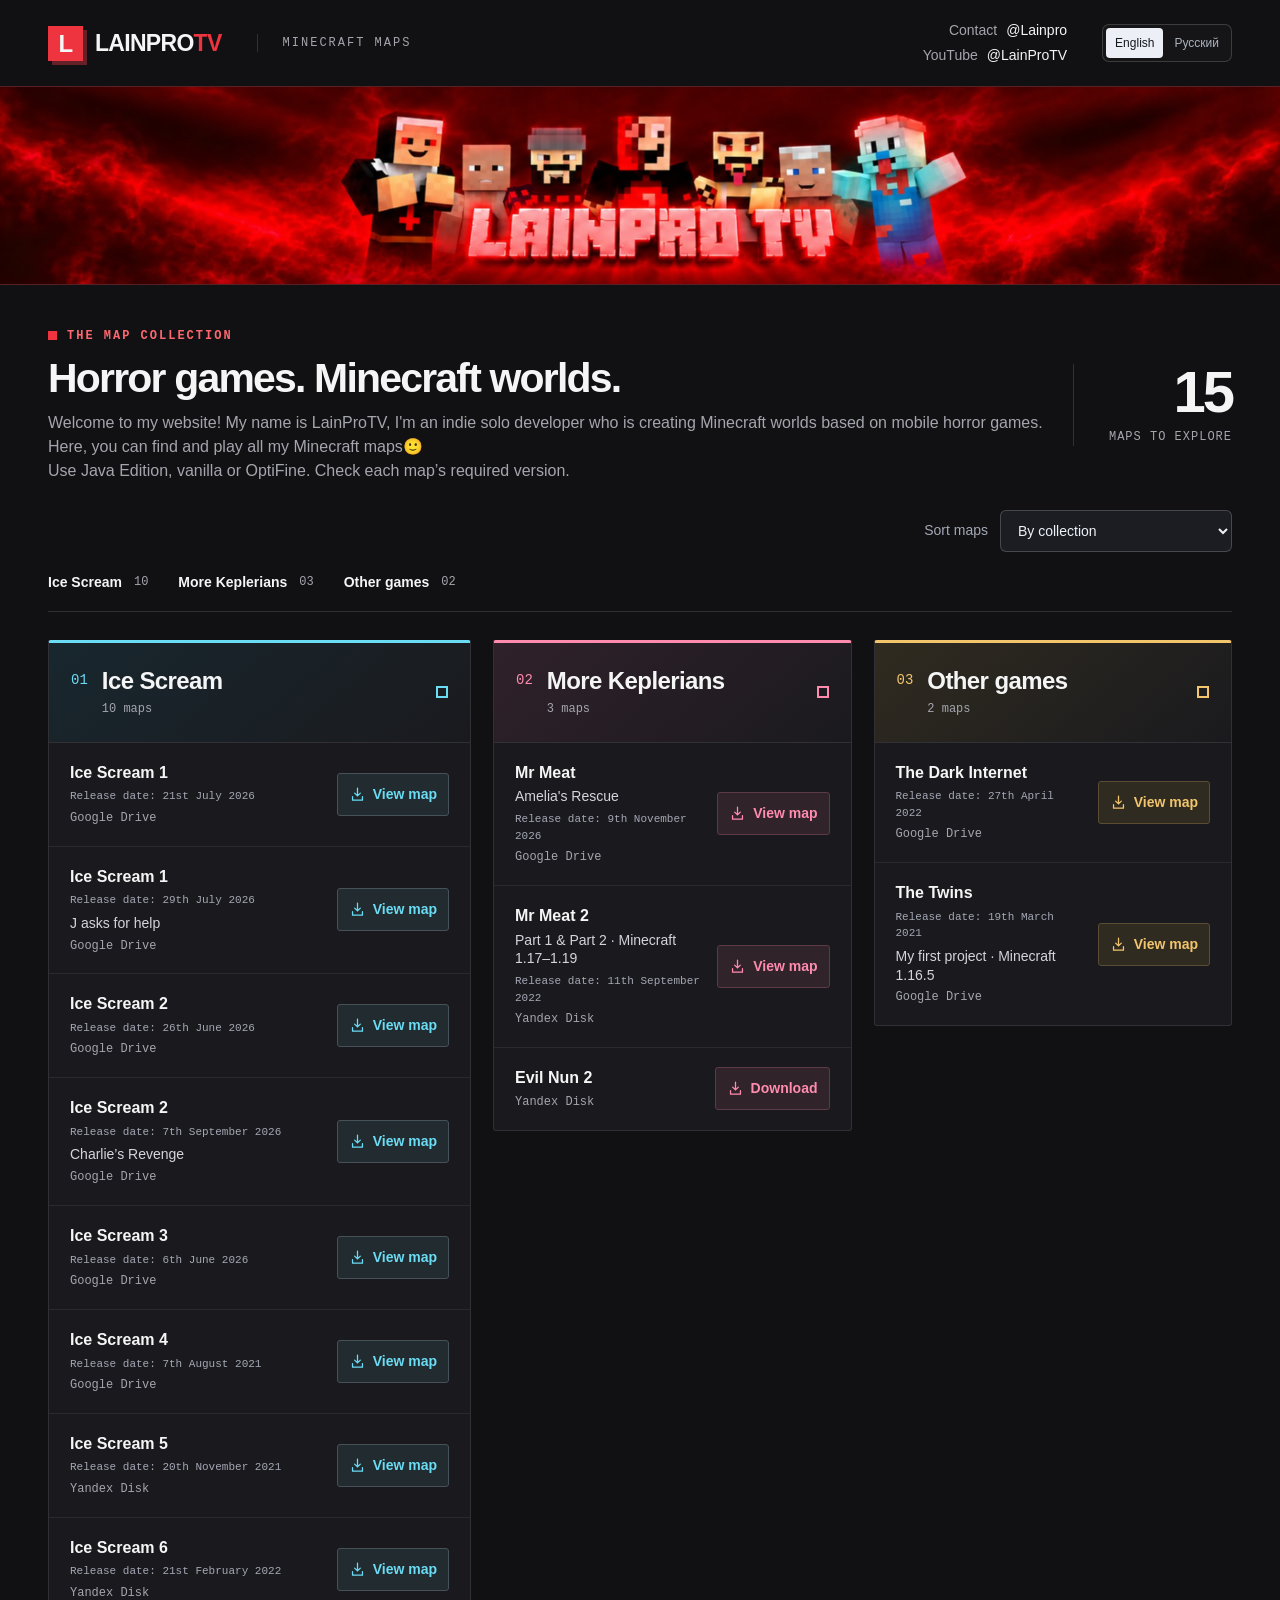
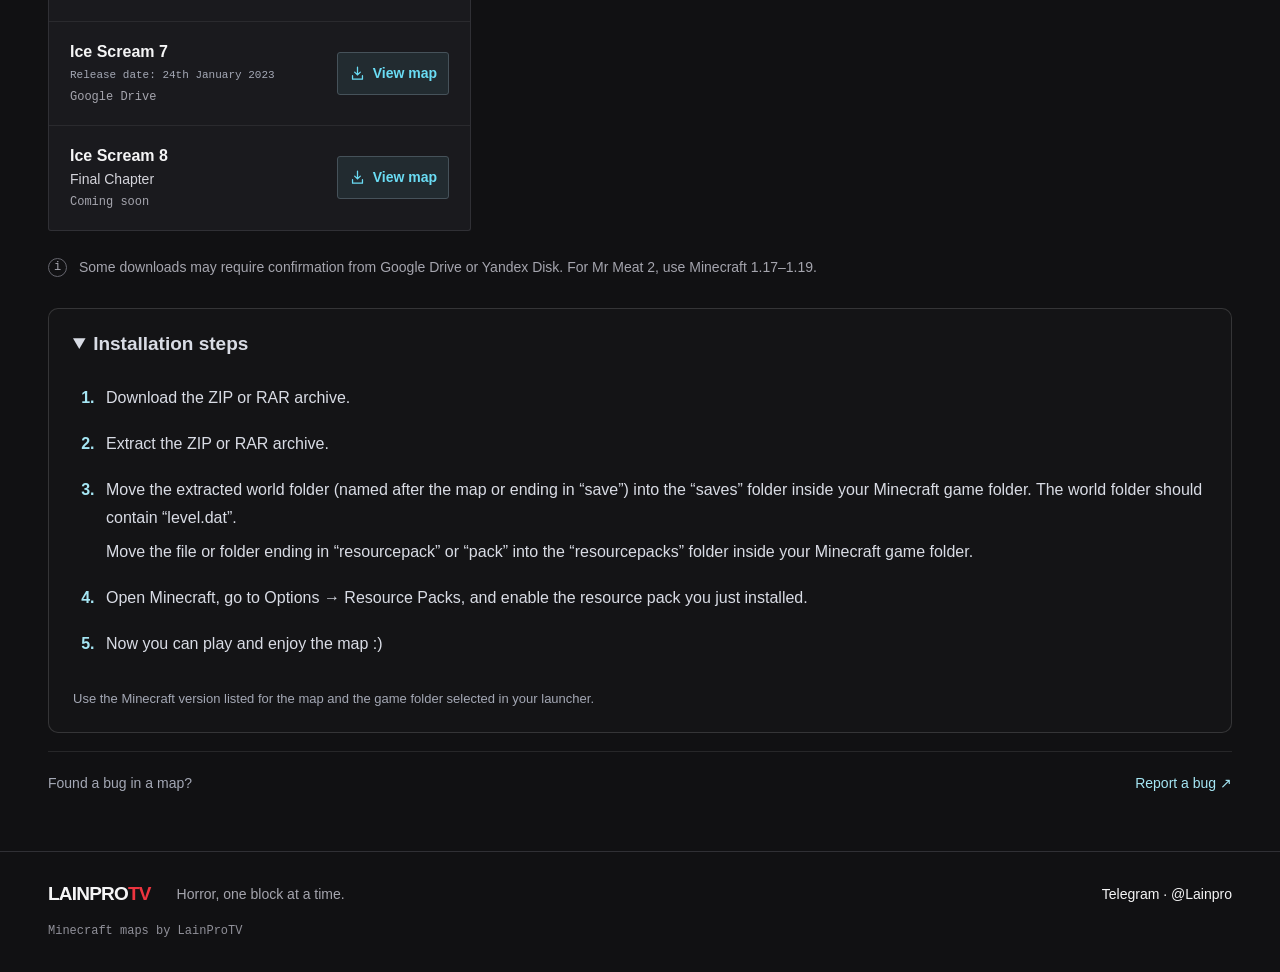
==== commit d0448dc3: "Combine Mr Meat 2 parts into one project with screenshots and trailer" ====
--- a/index.html
+++ b/index.html
@@ -1,12 +1,12 @@
 <!doctype html>
-<html lang="en"><head><script src="language.js?v=5" defer></script><meta charset="utf-8"><meta name="viewport" content="width=device-width,initial-scale=1">
+<html lang="en"><head><script src="language.js?v=6" defer></script><meta charset="utf-8"><meta name="viewport" content="width=device-width,initial-scale=1">
 <title>LainProTV — Minecraft Maps</title><meta name="description" content="Download Minecraft maps by LainProTV: Ice Scream 1–8, Mr Meat, Mr Meat 2, Evil Nun 2, The Dark Internet and The Twins.">
-<meta name="theme-color" content="#111113"><meta property="og:title" content="LainProTV — Minecraft Maps"><meta property="og:description" content="Your favourite horror games, rebuilt in Minecraft. Explore 16 Minecraft maps by LainProTV, including the upcoming Ice Scream 8."><meta property="og:type" content="website"><link rel="icon" type="image/svg+xml" href="data:image/svg+xml,%3Csvg%20xmlns%3D%22http%3A//www.w3.org/2000/svg%22%20viewBox%3D%220%200%2032%2032%22%3E%3Crect%20width%3D%2232%22%20height%3D%2232%22%20rx%3D%225%22%20fill%3D%22%23ed343f%22/%3E%3Cpath%20d%3D%22M8%207h6v16h11v5H8z%22%20fill%3D%22white%22/%3E%3C/svg%3E"><link rel="stylesheet" href="styles.css?v=languages1"><script src="downloads.js" defer></script><link rel="stylesheet" href="features.css?v=1"><script src="features.js?v=1" defer></script></head>
+<meta name="theme-color" content="#111113"><meta property="og:title" content="LainProTV — Minecraft Maps"><meta property="og:description" content="Your favourite horror games, rebuilt in Minecraft. Explore 15 Minecraft maps by LainProTV, including the upcoming Ice Scream 8."><meta property="og:type" content="website"><link rel="icon" type="image/svg+xml" href="data:image/svg+xml,%3Csvg%20xmlns%3D%22http%3A//www.w3.org/2000/svg%22%20viewBox%3D%220%200%2032%2032%22%3E%3Crect%20width%3D%2232%22%20height%3D%2232%22%20rx%3D%225%22%20fill%3D%22%23ed343f%22/%3E%3Cpath%20d%3D%22M8%207h6v16h11v5H8z%22%20fill%3D%22white%22/%3E%3C/svg%3E"><link rel="stylesheet" href="styles.css?v=languages1"><script src="downloads.js" defer></script><link rel="stylesheet" href="features.css?v=1"><script src="features.js?v=1" defer></script></head>
 <body><a class="skip" href="#maps">Skip to downloads</a>
 <header class="topbar"><a class="brand" href="#" aria-label="LainProTV home"><span class="brand-mark">L</span><span>LAINPRO<span class="brand-tv">TV</span></span></a><span class="topbar-label">MINECRAFT MAPS</span><div class="contact-links"><a class="contact" href="https://t.me/Lainpro" target="_blank" rel="noopener noreferrer">Contact <span>@Lainpro</span></a><a class="contact youtube" href="https://www.youtube.com/@LainProTV" target="_blank" rel="noopener noreferrer" aria-label="LainProTV YouTube channel">YouTube <span>@LainProTV</span></a></div></header>
 <div class="banner"><img src="assets/lainprotv-banner-v2.webp" alt="LainProTV Minecraft characters, including Mr Meat, Buck and Rod from Ice Scream" width="1899" height="292" fetchpriority="high"></div>
-<main id="maps"><div class="catalog-intro"><div><div class="eyebrow"><span></span> THE MAP COLLECTION</div><h1>Horror games.<br class="mobile-break"> Minecraft worlds.</h1><p>Welcome to my website! My name is LainProTV, I'm an indie solo developer who is creating Minecraft worlds based on mobile horror games. Here, you can find and play all my Minecraft maps🙂<br>Use Java Edition, vanilla or OptiFine. Check each map’s required version.</p></div><div class="map-total"><strong>16</strong><span>MAPS TO EXPLORE</span></div></div>
-<div class="catalog-toolbar"><label for="map-sort">Sort maps</label><select id="map-sort"><option value="collection">By collection</option><option value="oldest">Release date: oldest first</option><option value="newest">Release date: newest first</option></select></div><section class="collection sorted-collection" id="sorted-maps" hidden aria-labelledby="sorted-title"><header class="collection-header"><div><h2 id="sorted-title">Maps by release date</h2><p>Maps without a release date appear last.</p></div></header><ul></ul></section><nav class="category-nav" aria-label="Map collections"><a href="#ice-scream">Ice Scream <span>10</span></a><a href="#keplerians">More Keplerians <span>04</span></a><a href="#other-games">Other games <span>02</span></a></nav>
-<div class="collections"><section id="ice-scream" class="collection ice" aria-labelledby="ice-scream-title"><header class="collection-header"><span class="section-index">01</span><div><h2 id="ice-scream-title">Ice Scream</h2><p>10 maps</p></div><span class="collection-marker" aria-hidden="true"></span></header><ul><li class="map-row" data-release="2026-07-21"><div class="map-name"><h3>Ice Scream 1</h3><time class="map-release" datetime="2026-07-21">Release date: 21st July 2026</time><span class="provider">Google Drive</span></div><a class="download" href="ice-scream-1/" aria-label="View Ice Scream 1 project"><svg viewBox="0 0 24 24" aria-hidden="true"><path d="M12 3v11m-4-4 4 4 4-4M5 15v5h14v-5"/></svg><span>View map</span></a><div class="download-message" aria-live="polite"></div></li><li class="map-row" data-release="2026-07-29"><div class="map-name"><h3>Ice Scream 1</h3><time class="map-release" datetime="2026-07-29">Release date: 29th July 2026</time><p>J asks for help</p><span class="provider">Google Drive</span></div><a class="download" href="ice-scream-1-j-asks-for-help/"  aria-label="View Ice Scream 1 — J asks for help"><svg viewBox="0 0 24 24" aria-hidden="true"><path d="M12 3v11m-4-4 4 4 4-4M5 15v5h14v-5"/></svg><span>View map</span></a><div class="download-message" aria-live="polite"></div></li><li class="map-row" data-release="2026-06-26"><div class="map-name"><h3>Ice Scream 2</h3><time class="map-release" datetime="2026-06-26">Release date: 26th June 2026</time><span class="provider">Google Drive</span></div><a class="download" href="ice-scream-2/"  aria-label="View Ice Scream 2"><svg viewBox="0 0 24 24" aria-hidden="true"><path d="M12 3v11m-4-4 4 4 4-4M5 15v5h14v-5"/></svg><span>View map</span></a><div class="download-message" aria-live="polite"></div></li><li class="map-row" data-release="2026-09-07"><div class="map-name"><h3>Ice Scream 2</h3><time class="map-release" datetime="2026-09-07">Release date: 7th September 2026</time><p>Charlie’s Revenge</p><span class="provider">Google Drive</span></div><a class="download" href="./ice-scream-2-charlies-revenge/"  aria-label="View Ice Scream 2 — Charlie’s Revenge"><svg viewBox="0 0 24 24" aria-hidden="true"><path d="M12 3v11m-4-4 4 4 4-4M5 15v5h14v-5"/></svg><span>View map</span></a><div class="download-message" aria-live="polite"></div></li><li class="map-row" data-release="2026-06-06"><div class="map-name"><h3>Ice Scream 3</h3><time class="map-release" datetime="2026-06-06">Release date: 6th June 2026</time><span class="provider">Google Drive</span></div><a class="download" href="./ice-scream-3/"  aria-label="View Ice Scream 3"><svg viewBox="0 0 24 24" aria-hidden="true"><path d="M12 3v11m-4-4 4 4 4-4M5 15v5h14v-5"/></svg><span>View map</span></a><div class="download-message" aria-live="polite"></div></li><li class="map-row" data-release="2021-08-07"><div class="map-name"><h3>Ice Scream 4</h3><time class="map-release" datetime="2021-08-07">Release date: 7th August 2021</time><span class="provider">Google Drive</span></div><a class="download" href="./ice-scream-4/"  aria-label="View Ice Scream 4"><svg viewBox="0 0 24 24" aria-hidden="true"><path d="M12 3v11m-4-4 4 4 4-4M5 15v5h14v-5"/></svg><span>View map</span></a><div class="download-message" aria-live="polite"></div></li><li class="map-row" data-release="2021-11-20"><div class="map-name"><h3>Ice Scream 5</h3><time class="map-release" datetime="2021-11-20">Release date: 20th November 2021</time><span class="provider">Yandex Disk</span></div><a class="download" href="./ice-scream-5/" aria-label="View Ice Scream 5"><svg viewBox="0 0 24 24" aria-hidden="true"><path d="M12 3v11m-4-4 4 4 4-4M5 15v5h14v-5"/></svg><span>View map</span></a><div class="download-message" aria-live="polite"></div></li><li class="map-row" data-release="2022-02-21"><div class="map-name"><h3>Ice Scream 6</h3><time class="map-release" datetime="2022-02-21">Release date: 21st February 2022</time><span class="provider">Yandex Disk</span></div><a class="download" href="./ice-scream-6/" aria-label="View Ice Scream 6"><svg viewBox="0 0 24 24" aria-hidden="true"><path d="M12 3v11m-4-4 4 4 4-4M5 15v5h14v-5"/></svg><span>View map</span></a><div class="download-message" aria-live="polite"></div></li><li class="map-row" data-release="2023-01-24"><div class="map-name"><h3>Ice Scream 7</h3><time class="map-release" datetime="2023-01-24">Release date: 24th January 2023</time><span class="provider">Google Drive</span></div><a class="download" href="./ice-scream-7/"  aria-label="View Ice Scream 7"><svg viewBox="0 0 24 24" aria-hidden="true"><path d="M12 3v11m-4-4 4 4 4-4M5 15v5h14v-5"/></svg><span>View map</span></a><div class="download-message" aria-live="polite"></div></li><li class="map-row"><div class="map-name"><h3>Ice Scream 8</h3><p>Final Chapter</p><span class="provider">Coming soon</span></div><a class="download" href="./ice-scream-8/" aria-label="View Ice Scream 8 project"><svg viewBox="0 0 24 24" aria-hidden="true"><path d="M12 3v11m-4-4 4 4 4-4M5 15v5h14v-5"/></svg><span>View map</span></a><div class="download-message" aria-live="polite"></div></li></ul></section><section id="keplerians" class="collection meat" aria-labelledby="keplerians-title"><header class="collection-header"><span class="section-index">02</span><div><h2 id="keplerians-title">More Keplerians</h2><p>4 maps</p></div><span class="collection-marker" aria-hidden="true"></span></header><ul><li class="map-row" data-release="2026-11-09"><div class="map-name"><h3>Mr Meat</h3><p>Amelia's Rescue</p><time class="map-release" datetime="2026-11-09">Release date: 9th November 2026</time><span class="provider">Google Drive</span></div><a class="download" href="./mr-meat/" aria-label="View Mr Meat project"><svg viewBox="0 0 24 24" aria-hidden="true"><path d="M12 3v11m-4-4 4 4 4-4M5 15v5h14v-5"/></svg><span>View map</span></a><div class="download-message" aria-live="polite"></div></li><li class="map-row"><div class="map-name"><h3>Mr Meat 2</h3><p>Part 1 · Minecraft 1.17–1.19</p><span class="provider">Yandex Disk</span></div><a class="download" href="https://disk.yandex.ru/d/aQKazoMY1yOuwA" data-yandex="https://disk.yandex.ru/d/aQKazoMY1yOuwA" aria-label="Download Mr Meat 2 — Part 1 · Minecraft 1.17–1.19"><svg viewBox="0 0 24 24" aria-hidden="true"><path d="M12 3v11m-4-4 4 4 4-4M5 15v5h14v-5"/></svg><span>Download</span></a><div class="download-message" aria-live="polite"></div></li><li class="map-row"><div class="map-name"><h3>Mr Meat 2</h3><p>Part 2 · Minecraft 1.17–1.19</p><span class="provider">Yandex Disk</span></div><a class="download" href="https://disk.yandex.ru/d/gR03R9I3_9SnKg" data-yandex="https://disk.yandex.ru/d/gR03R9I3_9SnKg" aria-label="Download Mr Meat 2 — Part 2 · Minecraft 1.17–1.19"><svg viewBox="0 0 24 24" aria-hidden="true"><path d="M12 3v11m-4-4 4 4 4-4M5 15v5h14v-5"/></svg><span>Download</span></a><div class="download-message" aria-live="polite"></div></li><li class="map-row"><div class="map-name"><h3>Evil Nun 2</h3><span class="provider">Yandex Disk</span></div><a class="download" href="https://disk.yandex.ru/d/khJ4ZrpbjnNRcA" data-yandex="https://disk.yandex.ru/d/khJ4ZrpbjnNRcA" aria-label="Download Evil Nun 2"><svg viewBox="0 0 24 24" aria-hidden="true"><path d="M12 3v11m-4-4 4 4 4-4M5 15v5h14v-5"/></svg><span>Download</span></a><div class="download-message" aria-live="polite"></div></li></ul></section><section id="other-games" class="collection other" aria-labelledby="other-games-title"><header class="collection-header"><span class="section-index">03</span><div><h2 id="other-games-title">Other games</h2><p>2 maps</p></div><span class="collection-marker" aria-hidden="true"></span></header><ul><li class="map-row" data-release="2022-04-27"><div class="map-name"><h3>The Dark Internet</h3><time class="map-release" datetime="2022-04-27">Release date: 27th April 2022</time><span class="provider">Google Drive</span></div><a class="download" href="./dark-internet/" aria-label="View The Dark Internet"><svg viewBox="0 0 24 24" aria-hidden="true"><path d="M12 3v11m-4-4 4 4 4-4M5 15v5h14v-5"/></svg><span>View map</span></a><div class="download-message" aria-live="polite"></div></li><li class="map-row" data-release="2021-03-19"><div class="map-name"><h3>The Twins</h3><time class="map-release" datetime="2021-03-19">Release date: 19th March 2021</time><p>My first project · Minecraft 1.16.5</p><span class="provider">Google Drive</span></div><a class="download" href="./the-twins/"  aria-label="View The Twins"><svg viewBox="0 0 24 24" aria-hidden="true"><path d="M12 3v11m-4-4 4 4 4-4M5 15v5h14v-5"/></svg><span>View map</span></a><div class="download-message" aria-live="polite"></div></li></ul></section></div>
+<main id="maps"><div class="catalog-intro"><div><div class="eyebrow"><span></span> THE MAP COLLECTION</div><h1>Horror games.<br class="mobile-break"> Minecraft worlds.</h1><p>Welcome to my website! My name is LainProTV, I'm an indie solo developer who is creating Minecraft worlds based on mobile horror games. Here, you can find and play all my Minecraft maps🙂<br>Use Java Edition, vanilla or OptiFine. Check each map’s required version.</p></div><div class="map-total"><strong>15</strong><span>MAPS TO EXPLORE</span></div></div>
+<div class="catalog-toolbar"><label for="map-sort">Sort maps</label><select id="map-sort"><option value="collection">By collection</option><option value="oldest">Release date: oldest first</option><option value="newest">Release date: newest first</option></select></div><section class="collection sorted-collection" id="sorted-maps" hidden aria-labelledby="sorted-title"><header class="collection-header"><div><h2 id="sorted-title">Maps by release date</h2><p>Maps without a release date appear last.</p></div></header><ul></ul></section><nav class="category-nav" aria-label="Map collections"><a href="#ice-scream">Ice Scream <span>10</span></a><a href="#keplerians">More Keplerians <span>03</span></a><a href="#other-games">Other games <span>02</span></a></nav>
+<div class="collections"><section id="ice-scream" class="collection ice" aria-labelledby="ice-scream-title"><header class="collection-header"><span class="section-index">01</span><div><h2 id="ice-scream-title">Ice Scream</h2><p>10 maps</p></div><span class="collection-marker" aria-hidden="true"></span></header><ul><li class="map-row" data-release="2026-07-21"><div class="map-name"><h3>Ice Scream 1</h3><time class="map-release" datetime="2026-07-21">Release date: 21st July 2026</time><span class="provider">Google Drive</span></div><a class="download" href="ice-scream-1/" aria-label="View Ice Scream 1 project"><svg viewBox="0 0 24 24" aria-hidden="true"><path d="M12 3v11m-4-4 4 4 4-4M5 15v5h14v-5"/></svg><span>View map</span></a><div class="download-message" aria-live="polite"></div></li><li class="map-row" data-release="2026-07-29"><div class="map-name"><h3>Ice Scream 1</h3><time class="map-release" datetime="2026-07-29">Release date: 29th July 2026</time><p>J asks for help</p><span class="provider">Google Drive</span></div><a class="download" href="ice-scream-1-j-asks-for-help/"  aria-label="View Ice Scream 1 — J asks for help"><svg viewBox="0 0 24 24" aria-hidden="true"><path d="M12 3v11m-4-4 4 4 4-4M5 15v5h14v-5"/></svg><span>View map</span></a><div class="download-message" aria-live="polite"></div></li><li class="map-row" data-release="2026-06-26"><div class="map-name"><h3>Ice Scream 2</h3><time class="map-release" datetime="2026-06-26">Release date: 26th June 2026</time><span class="provider">Google Drive</span></div><a class="download" href="ice-scream-2/"  aria-label="View Ice Scream 2"><svg viewBox="0 0 24 24" aria-hidden="true"><path d="M12 3v11m-4-4 4 4 4-4M5 15v5h14v-5"/></svg><span>View map</span></a><div class="download-message" aria-live="polite"></div></li><li class="map-row" data-release="2026-09-07"><div class="map-name"><h3>Ice Scream 2</h3><time class="map-release" datetime="2026-09-07">Release date: 7th September 2026</time><p>Charlie’s Revenge</p><span class="provider">Google Drive</span></div><a class="download" href="./ice-scream-2-charlies-revenge/"  aria-label="View Ice Scream 2 — Charlie’s Revenge"><svg viewBox="0 0 24 24" aria-hidden="true"><path d="M12 3v11m-4-4 4 4 4-4M5 15v5h14v-5"/></svg><span>View map</span></a><div class="download-message" aria-live="polite"></div></li><li class="map-row" data-release="2026-06-06"><div class="map-name"><h3>Ice Scream 3</h3><time class="map-release" datetime="2026-06-06">Release date: 6th June 2026</time><span class="provider">Google Drive</span></div><a class="download" href="./ice-scream-3/"  aria-label="View Ice Scream 3"><svg viewBox="0 0 24 24" aria-hidden="true"><path d="M12 3v11m-4-4 4 4 4-4M5 15v5h14v-5"/></svg><span>View map</span></a><div class="download-message" aria-live="polite"></div></li><li class="map-row" data-release="2021-08-07"><div class="map-name"><h3>Ice Scream 4</h3><time class="map-release" datetime="2021-08-07">Release date: 7th August 2021</time><span class="provider">Google Drive</span></div><a class="download" href="./ice-scream-4/"  aria-label="View Ice Scream 4"><svg viewBox="0 0 24 24" aria-hidden="true"><path d="M12 3v11m-4-4 4 4 4-4M5 15v5h14v-5"/></svg><span>View map</span></a><div class="download-message" aria-live="polite"></div></li><li class="map-row" data-release="2021-11-20"><div class="map-name"><h3>Ice Scream 5</h3><time class="map-release" datetime="2021-11-20">Release date: 20th November 2021</time><span class="provider">Yandex Disk</span></div><a class="download" href="./ice-scream-5/" aria-label="View Ice Scream 5"><svg viewBox="0 0 24 24" aria-hidden="true"><path d="M12 3v11m-4-4 4 4 4-4M5 15v5h14v-5"/></svg><span>View map</span></a><div class="download-message" aria-live="polite"></div></li><li class="map-row" data-release="2022-02-21"><div class="map-name"><h3>Ice Scream 6</h3><time class="map-release" datetime="2022-02-21">Release date: 21st February 2022</time><span class="provider">Yandex Disk</span></div><a class="download" href="./ice-scream-6/" aria-label="View Ice Scream 6"><svg viewBox="0 0 24 24" aria-hidden="true"><path d="M12 3v11m-4-4 4 4 4-4M5 15v5h14v-5"/></svg><span>View map</span></a><div class="download-message" aria-live="polite"></div></li><li class="map-row" data-release="2023-01-24"><div class="map-name"><h3>Ice Scream 7</h3><time class="map-release" datetime="2023-01-24">Release date: 24th January 2023</time><span class="provider">Google Drive</span></div><a class="download" href="./ice-scream-7/"  aria-label="View Ice Scream 7"><svg viewBox="0 0 24 24" aria-hidden="true"><path d="M12 3v11m-4-4 4 4 4-4M5 15v5h14v-5"/></svg><span>View map</span></a><div class="download-message" aria-live="polite"></div></li><li class="map-row"><div class="map-name"><h3>Ice Scream 8</h3><p>Final Chapter</p><span class="provider">Coming soon</span></div><a class="download" href="./ice-scream-8/" aria-label="View Ice Scream 8 project"><svg viewBox="0 0 24 24" aria-hidden="true"><path d="M12 3v11m-4-4 4 4 4-4M5 15v5h14v-5"/></svg><span>View map</span></a><div class="download-message" aria-live="polite"></div></li></ul></section><section id="keplerians" class="collection meat" aria-labelledby="keplerians-title"><header class="collection-header"><span class="section-index">02</span><div><h2 id="keplerians-title">More Keplerians</h2><p>3 maps</p></div><span class="collection-marker" aria-hidden="true"></span></header><ul><li class="map-row" data-release="2026-11-09"><div class="map-name"><h3>Mr Meat</h3><p>Amelia's Rescue</p><time class="map-release" datetime="2026-11-09">Release date: 9th November 2026</time><span class="provider">Google Drive</span></div><a class="download" href="./mr-meat/" aria-label="View Mr Meat project"><svg viewBox="0 0 24 24" aria-hidden="true"><path d="M12 3v11m-4-4 4 4 4-4M5 15v5h14v-5"/></svg><span>View map</span></a><div class="download-message" aria-live="polite"></div></li><li class="map-row" data-release="2022-09-11"><div class="map-name"><h3>Mr Meat 2</h3><p>Part 1 &amp; Part 2 · Minecraft 1.17–1.19</p><time class="map-release" datetime="2022-09-11">Release date: 11th September 2022</time><span class="provider">Yandex Disk</span></div><a class="download" href="./mr-meat-2/" aria-label="View Mr Meat 2 project"><svg viewBox="0 0 24 24" aria-hidden="true"><path d="M12 3v11m-4-4 4 4 4-4M5 15v5h14v-5"/></svg><span>View map</span></a><div class="download-message" aria-live="polite"></div></li><li class="map-row"><div class="map-name"><h3>Evil Nun 2</h3><span class="provider">Yandex Disk</span></div><a class="download" href="https://disk.yandex.ru/d/khJ4ZrpbjnNRcA" data-yandex="https://disk.yandex.ru/d/khJ4ZrpbjnNRcA" aria-label="Download Evil Nun 2"><svg viewBox="0 0 24 24" aria-hidden="true"><path d="M12 3v11m-4-4 4 4 4-4M5 15v5h14v-5"/></svg><span>Download</span></a><div class="download-message" aria-live="polite"></div></li></ul></section><section id="other-games" class="collection other" aria-labelledby="other-games-title"><header class="collection-header"><span class="section-index">03</span><div><h2 id="other-games-title">Other games</h2><p>2 maps</p></div><span class="collection-marker" aria-hidden="true"></span></header><ul><li class="map-row" data-release="2022-04-27"><div class="map-name"><h3>The Dark Internet</h3><time class="map-release" datetime="2022-04-27">Release date: 27th April 2022</time><span class="provider">Google Drive</span></div><a class="download" href="./dark-internet/" aria-label="View The Dark Internet"><svg viewBox="0 0 24 24" aria-hidden="true"><path d="M12 3v11m-4-4 4 4 4-4M5 15v5h14v-5"/></svg><span>View map</span></a><div class="download-message" aria-live="polite"></div></li><li class="map-row" data-release="2021-03-19"><div class="map-name"><h3>The Twins</h3><time class="map-release" datetime="2021-03-19">Release date: 19th March 2021</time><p>My first project · Minecraft 1.16.5</p><span class="provider">Google Drive</span></div><a class="download" href="./the-twins/"  aria-label="View The Twins"><svg viewBox="0 0 24 24" aria-hidden="true"><path d="M12 3v11m-4-4 4 4 4-4M5 15v5h14v-5"/></svg><span>View map</span></a><div class="download-message" aria-live="polite"></div></li></ul></section></div>
 <aside class="download-note"><span class="note-symbol" aria-hidden="true">i</span><p>Some downloads may require confirmation from Google Drive or Yandex Disk. For Mr Meat 2, use Minecraft 1.17–1.19.</p></aside><details class="installation-guide" open><summary>Installation steps</summary><div class="installation-body"><ol><li><p>Download the ZIP or RAR archive.</p></li><li><p>Extract the ZIP or RAR archive.</p></li><li><p>Move the extracted world folder (named after the map or ending in “save”) into the “saves” folder inside your Minecraft game folder. The world folder should contain “level.dat”.</p><p>Move the file or folder ending in “resourcepack” or “pack” into the “resourcepacks” folder inside your Minecraft game folder.</p></li><li><p>Open Minecraft, go to Options → Resource Packs, and enable the resource pack you just installed.</p></li><li><p>Now you can play and enjoy the map :)</p></li></ol><p class="installation-note">Use the Minecraft version listed for the map and the game folder selected in your launcher.</p></div></details><aside class="bug-report"><p>Found a bug in a map?</p><a href="https://t.me/Lainpro" target="_blank" rel="noopener noreferrer">Report a bug <span aria-hidden="true">↗</span></a></aside></main>
 <footer><a class="footer-brand" href="#">LAINPRO<span>TV</span></a><p>Horror, one block at a time.</p><a href="https://t.me/Lainpro" target="_blank" rel="noopener noreferrer">Telegram · @Lainpro</a><span class="footer-credit">Minecraft maps by LainProTV</span></footer></body></html>
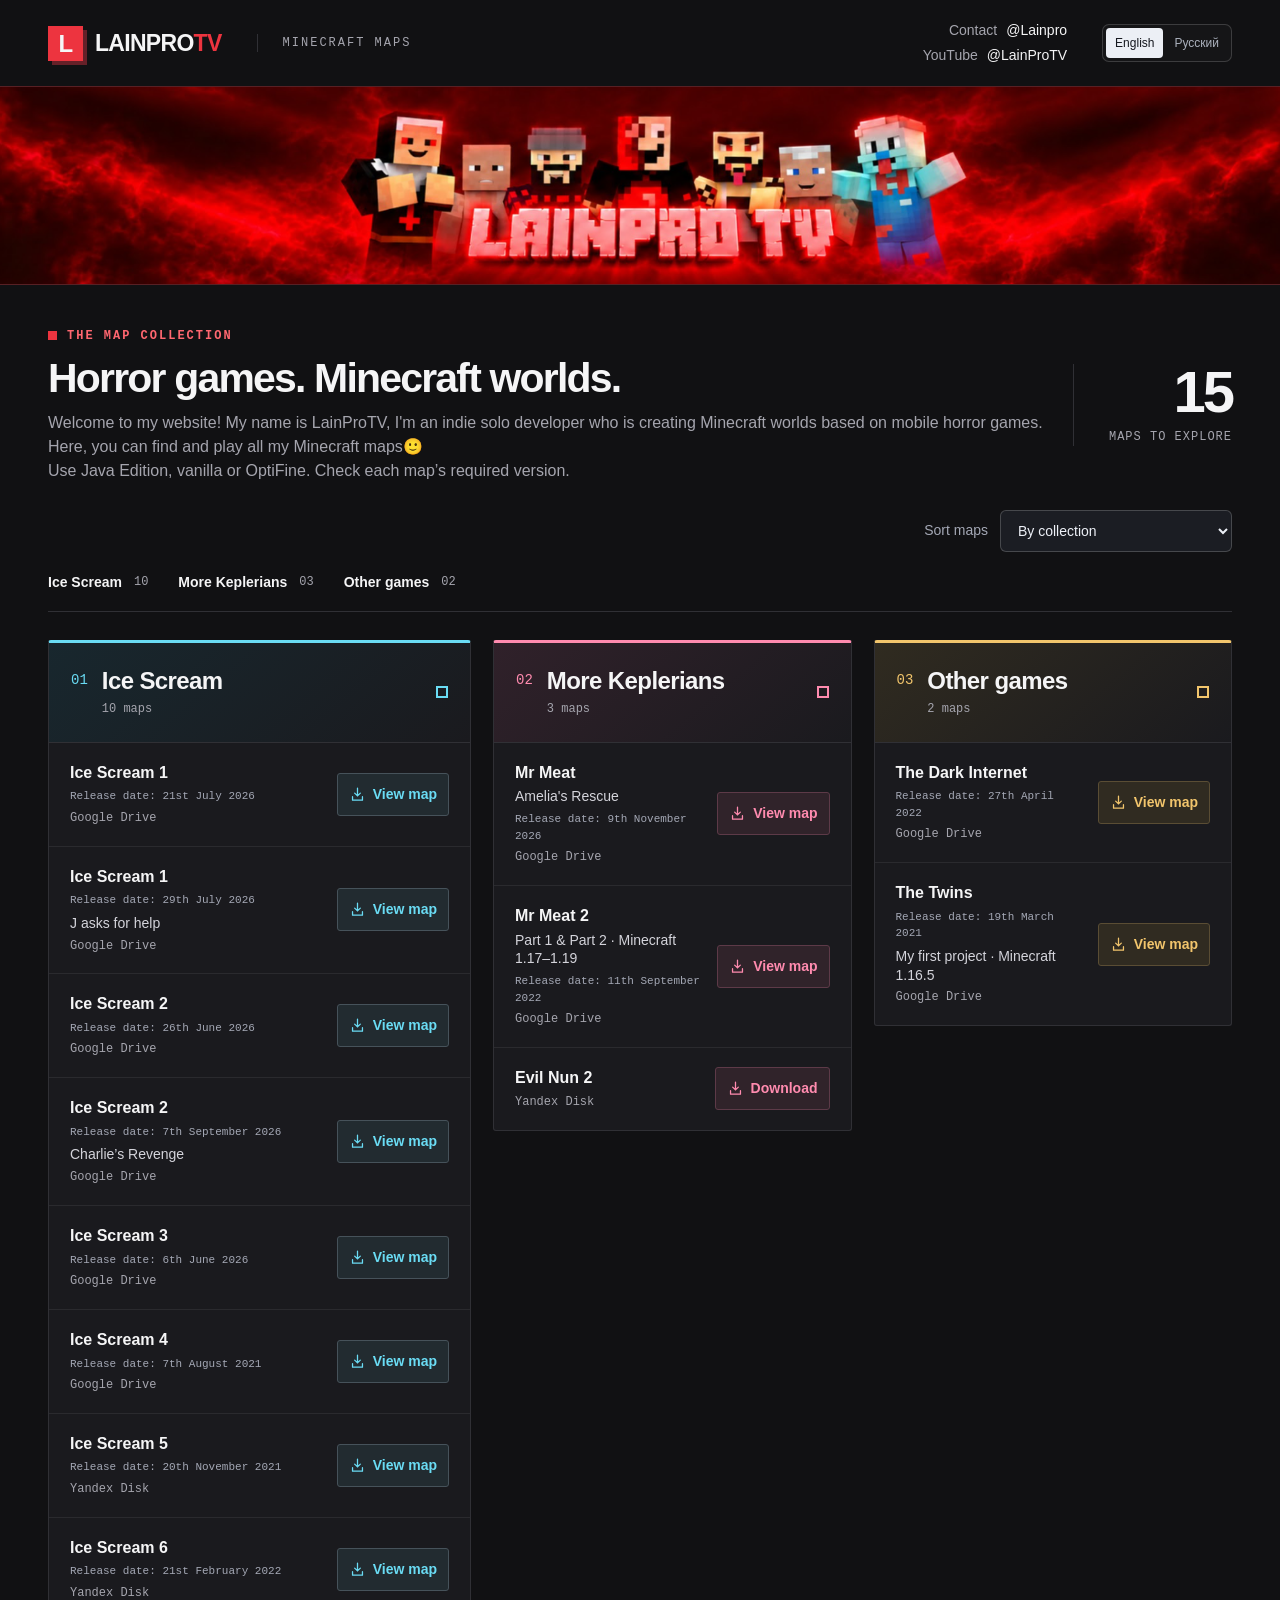
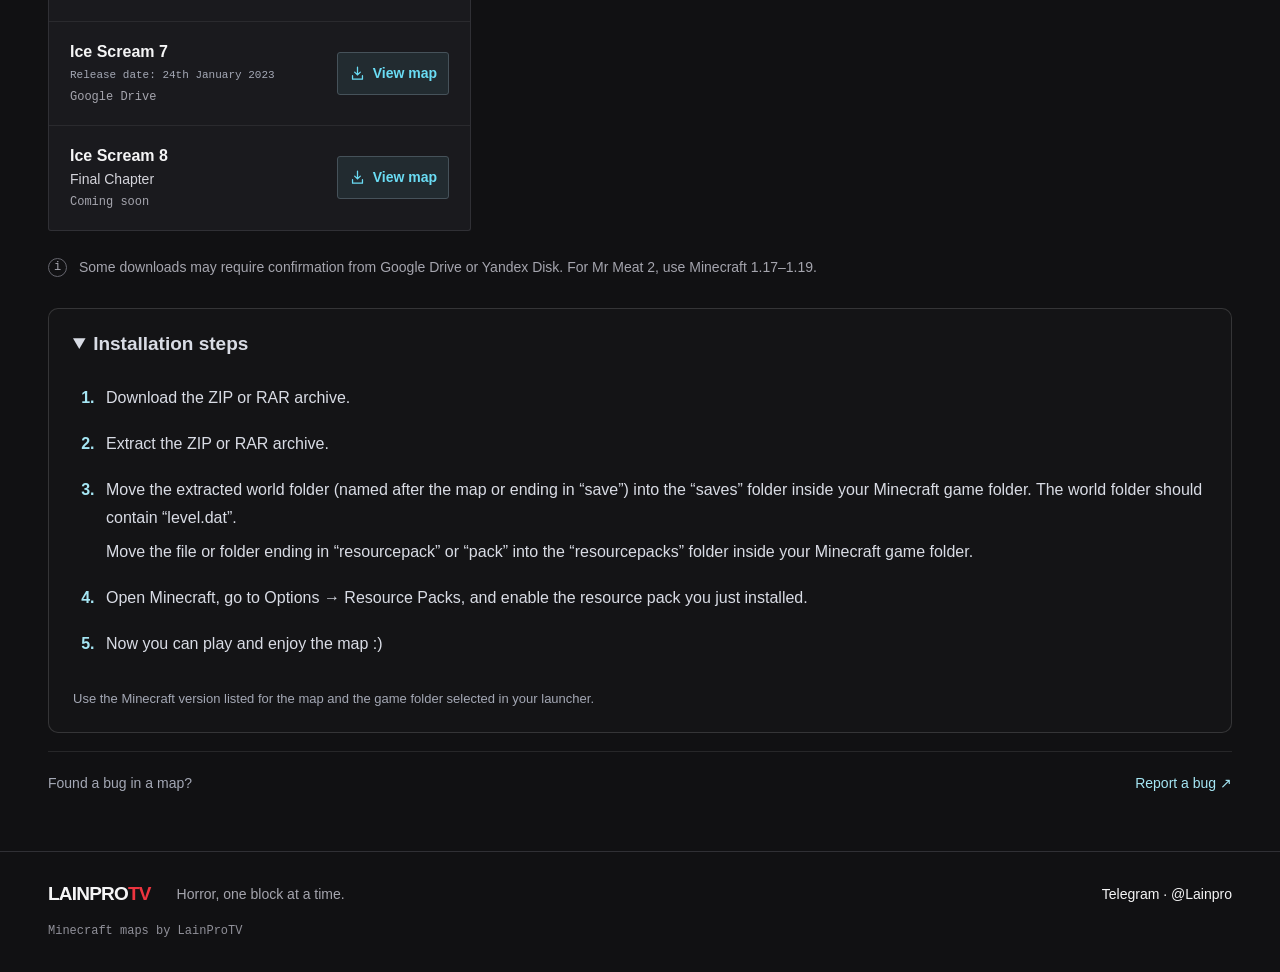
==== commit 32108999: "Update Mr Meat 2 download links to Google Drive" ====
--- a/index.html
+++ b/index.html
@@ -7,6 +7,6 @@
 <div class="banner"><img src="assets/lainprotv-banner-v2.webp" alt="LainProTV Minecraft characters, including Mr Meat, Buck and Rod from Ice Scream" width="1899" height="292" fetchpriority="high"></div>
 <main id="maps"><div class="catalog-intro"><div><div class="eyebrow"><span></span> THE MAP COLLECTION</div><h1>Horror games.<br class="mobile-break"> Minecraft worlds.</h1><p>Welcome to my website! My name is LainProTV, I'm an indie solo developer who is creating Minecraft worlds based on mobile horror games. Here, you can find and play all my Minecraft maps🙂<br>Use Java Edition, vanilla or OptiFine. Check each map’s required version.</p></div><div class="map-total"><strong>15</strong><span>MAPS TO EXPLORE</span></div></div>
 <div class="catalog-toolbar"><label for="map-sort">Sort maps</label><select id="map-sort"><option value="collection">By collection</option><option value="oldest">Release date: oldest first</option><option value="newest">Release date: newest first</option></select></div><section class="collection sorted-collection" id="sorted-maps" hidden aria-labelledby="sorted-title"><header class="collection-header"><div><h2 id="sorted-title">Maps by release date</h2><p>Maps without a release date appear last.</p></div></header><ul></ul></section><nav class="category-nav" aria-label="Map collections"><a href="#ice-scream">Ice Scream <span>10</span></a><a href="#keplerians">More Keplerians <span>03</span></a><a href="#other-games">Other games <span>02</span></a></nav>
-<div class="collections"><section id="ice-scream" class="collection ice" aria-labelledby="ice-scream-title"><header class="collection-header"><span class="section-index">01</span><div><h2 id="ice-scream-title">Ice Scream</h2><p>10 maps</p></div><span class="collection-marker" aria-hidden="true"></span></header><ul><li class="map-row" data-release="2026-07-21"><div class="map-name"><h3>Ice Scream 1</h3><time class="map-release" datetime="2026-07-21">Release date: 21st July 2026</time><span class="provider">Google Drive</span></div><a class="download" href="ice-scream-1/" aria-label="View Ice Scream 1 project"><svg viewBox="0 0 24 24" aria-hidden="true"><path d="M12 3v11m-4-4 4 4 4-4M5 15v5h14v-5"/></svg><span>View map</span></a><div class="download-message" aria-live="polite"></div></li><li class="map-row" data-release="2026-07-29"><div class="map-name"><h3>Ice Scream 1</h3><time class="map-release" datetime="2026-07-29">Release date: 29th July 2026</time><p>J asks for help</p><span class="provider">Google Drive</span></div><a class="download" href="ice-scream-1-j-asks-for-help/"  aria-label="View Ice Scream 1 — J asks for help"><svg viewBox="0 0 24 24" aria-hidden="true"><path d="M12 3v11m-4-4 4 4 4-4M5 15v5h14v-5"/></svg><span>View map</span></a><div class="download-message" aria-live="polite"></div></li><li class="map-row" data-release="2026-06-26"><div class="map-name"><h3>Ice Scream 2</h3><time class="map-release" datetime="2026-06-26">Release date: 26th June 2026</time><span class="provider">Google Drive</span></div><a class="download" href="ice-scream-2/"  aria-label="View Ice Scream 2"><svg viewBox="0 0 24 24" aria-hidden="true"><path d="M12 3v11m-4-4 4 4 4-4M5 15v5h14v-5"/></svg><span>View map</span></a><div class="download-message" aria-live="polite"></div></li><li class="map-row" data-release="2026-09-07"><div class="map-name"><h3>Ice Scream 2</h3><time class="map-release" datetime="2026-09-07">Release date: 7th September 2026</time><p>Charlie’s Revenge</p><span class="provider">Google Drive</span></div><a class="download" href="./ice-scream-2-charlies-revenge/"  aria-label="View Ice Scream 2 — Charlie’s Revenge"><svg viewBox="0 0 24 24" aria-hidden="true"><path d="M12 3v11m-4-4 4 4 4-4M5 15v5h14v-5"/></svg><span>View map</span></a><div class="download-message" aria-live="polite"></div></li><li class="map-row" data-release="2026-06-06"><div class="map-name"><h3>Ice Scream 3</h3><time class="map-release" datetime="2026-06-06">Release date: 6th June 2026</time><span class="provider">Google Drive</span></div><a class="download" href="./ice-scream-3/"  aria-label="View Ice Scream 3"><svg viewBox="0 0 24 24" aria-hidden="true"><path d="M12 3v11m-4-4 4 4 4-4M5 15v5h14v-5"/></svg><span>View map</span></a><div class="download-message" aria-live="polite"></div></li><li class="map-row" data-release="2021-08-07"><div class="map-name"><h3>Ice Scream 4</h3><time class="map-release" datetime="2021-08-07">Release date: 7th August 2021</time><span class="provider">Google Drive</span></div><a class="download" href="./ice-scream-4/"  aria-label="View Ice Scream 4"><svg viewBox="0 0 24 24" aria-hidden="true"><path d="M12 3v11m-4-4 4 4 4-4M5 15v5h14v-5"/></svg><span>View map</span></a><div class="download-message" aria-live="polite"></div></li><li class="map-row" data-release="2021-11-20"><div class="map-name"><h3>Ice Scream 5</h3><time class="map-release" datetime="2021-11-20">Release date: 20th November 2021</time><span class="provider">Yandex Disk</span></div><a class="download" href="./ice-scream-5/" aria-label="View Ice Scream 5"><svg viewBox="0 0 24 24" aria-hidden="true"><path d="M12 3v11m-4-4 4 4 4-4M5 15v5h14v-5"/></svg><span>View map</span></a><div class="download-message" aria-live="polite"></div></li><li class="map-row" data-release="2022-02-21"><div class="map-name"><h3>Ice Scream 6</h3><time class="map-release" datetime="2022-02-21">Release date: 21st February 2022</time><span class="provider">Yandex Disk</span></div><a class="download" href="./ice-scream-6/" aria-label="View Ice Scream 6"><svg viewBox="0 0 24 24" aria-hidden="true"><path d="M12 3v11m-4-4 4 4 4-4M5 15v5h14v-5"/></svg><span>View map</span></a><div class="download-message" aria-live="polite"></div></li><li class="map-row" data-release="2023-01-24"><div class="map-name"><h3>Ice Scream 7</h3><time class="map-release" datetime="2023-01-24">Release date: 24th January 2023</time><span class="provider">Google Drive</span></div><a class="download" href="./ice-scream-7/"  aria-label="View Ice Scream 7"><svg viewBox="0 0 24 24" aria-hidden="true"><path d="M12 3v11m-4-4 4 4 4-4M5 15v5h14v-5"/></svg><span>View map</span></a><div class="download-message" aria-live="polite"></div></li><li class="map-row"><div class="map-name"><h3>Ice Scream 8</h3><p>Final Chapter</p><span class="provider">Coming soon</span></div><a class="download" href="./ice-scream-8/" aria-label="View Ice Scream 8 project"><svg viewBox="0 0 24 24" aria-hidden="true"><path d="M12 3v11m-4-4 4 4 4-4M5 15v5h14v-5"/></svg><span>View map</span></a><div class="download-message" aria-live="polite"></div></li></ul></section><section id="keplerians" class="collection meat" aria-labelledby="keplerians-title"><header class="collection-header"><span class="section-index">02</span><div><h2 id="keplerians-title">More Keplerians</h2><p>3 maps</p></div><span class="collection-marker" aria-hidden="true"></span></header><ul><li class="map-row" data-release="2026-11-09"><div class="map-name"><h3>Mr Meat</h3><p>Amelia's Rescue</p><time class="map-release" datetime="2026-11-09">Release date: 9th November 2026</time><span class="provider">Google Drive</span></div><a class="download" href="./mr-meat/" aria-label="View Mr Meat project"><svg viewBox="0 0 24 24" aria-hidden="true"><path d="M12 3v11m-4-4 4 4 4-4M5 15v5h14v-5"/></svg><span>View map</span></a><div class="download-message" aria-live="polite"></div></li><li class="map-row" data-release="2022-09-11"><div class="map-name"><h3>Mr Meat 2</h3><p>Part 1 &amp; Part 2 · Minecraft 1.17–1.19</p><time class="map-release" datetime="2022-09-11">Release date: 11th September 2022</time><span class="provider">Yandex Disk</span></div><a class="download" href="./mr-meat-2/" aria-label="View Mr Meat 2 project"><svg viewBox="0 0 24 24" aria-hidden="true"><path d="M12 3v11m-4-4 4 4 4-4M5 15v5h14v-5"/></svg><span>View map</span></a><div class="download-message" aria-live="polite"></div></li><li class="map-row"><div class="map-name"><h3>Evil Nun 2</h3><span class="provider">Yandex Disk</span></div><a class="download" href="https://disk.yandex.ru/d/khJ4ZrpbjnNRcA" data-yandex="https://disk.yandex.ru/d/khJ4ZrpbjnNRcA" aria-label="Download Evil Nun 2"><svg viewBox="0 0 24 24" aria-hidden="true"><path d="M12 3v11m-4-4 4 4 4-4M5 15v5h14v-5"/></svg><span>Download</span></a><div class="download-message" aria-live="polite"></div></li></ul></section><section id="other-games" class="collection other" aria-labelledby="other-games-title"><header class="collection-header"><span class="section-index">03</span><div><h2 id="other-games-title">Other games</h2><p>2 maps</p></div><span class="collection-marker" aria-hidden="true"></span></header><ul><li class="map-row" data-release="2022-04-27"><div class="map-name"><h3>The Dark Internet</h3><time class="map-release" datetime="2022-04-27">Release date: 27th April 2022</time><span class="provider">Google Drive</span></div><a class="download" href="./dark-internet/" aria-label="View The Dark Internet"><svg viewBox="0 0 24 24" aria-hidden="true"><path d="M12 3v11m-4-4 4 4 4-4M5 15v5h14v-5"/></svg><span>View map</span></a><div class="download-message" aria-live="polite"></div></li><li class="map-row" data-release="2021-03-19"><div class="map-name"><h3>The Twins</h3><time class="map-release" datetime="2021-03-19">Release date: 19th March 2021</time><p>My first project · Minecraft 1.16.5</p><span class="provider">Google Drive</span></div><a class="download" href="./the-twins/"  aria-label="View The Twins"><svg viewBox="0 0 24 24" aria-hidden="true"><path d="M12 3v11m-4-4 4 4 4-4M5 15v5h14v-5"/></svg><span>View map</span></a><div class="download-message" aria-live="polite"></div></li></ul></section></div>
+<div class="collections"><section id="ice-scream" class="collection ice" aria-labelledby="ice-scream-title"><header class="collection-header"><span class="section-index">01</span><div><h2 id="ice-scream-title">Ice Scream</h2><p>10 maps</p></div><span class="collection-marker" aria-hidden="true"></span></header><ul><li class="map-row" data-release="2026-07-21"><div class="map-name"><h3>Ice Scream 1</h3><time class="map-release" datetime="2026-07-21">Release date: 21st July 2026</time><span class="provider">Google Drive</span></div><a class="download" href="ice-scream-1/" aria-label="View Ice Scream 1 project"><svg viewBox="0 0 24 24" aria-hidden="true"><path d="M12 3v11m-4-4 4 4 4-4M5 15v5h14v-5"/></svg><span>View map</span></a><div class="download-message" aria-live="polite"></div></li><li class="map-row" data-release="2026-07-29"><div class="map-name"><h3>Ice Scream 1</h3><time class="map-release" datetime="2026-07-29">Release date: 29th July 2026</time><p>J asks for help</p><span class="provider">Google Drive</span></div><a class="download" href="ice-scream-1-j-asks-for-help/"  aria-label="View Ice Scream 1 — J asks for help"><svg viewBox="0 0 24 24" aria-hidden="true"><path d="M12 3v11m-4-4 4 4 4-4M5 15v5h14v-5"/></svg><span>View map</span></a><div class="download-message" aria-live="polite"></div></li><li class="map-row" data-release="2026-06-26"><div class="map-name"><h3>Ice Scream 2</h3><time class="map-release" datetime="2026-06-26">Release date: 26th June 2026</time><span class="provider">Google Drive</span></div><a class="download" href="ice-scream-2/"  aria-label="View Ice Scream 2"><svg viewBox="0 0 24 24" aria-hidden="true"><path d="M12 3v11m-4-4 4 4 4-4M5 15v5h14v-5"/></svg><span>View map</span></a><div class="download-message" aria-live="polite"></div></li><li class="map-row" data-release="2026-09-07"><div class="map-name"><h3>Ice Scream 2</h3><time class="map-release" datetime="2026-09-07">Release date: 7th September 2026</time><p>Charlie’s Revenge</p><span class="provider">Google Drive</span></div><a class="download" href="./ice-scream-2-charlies-revenge/"  aria-label="View Ice Scream 2 — Charlie’s Revenge"><svg viewBox="0 0 24 24" aria-hidden="true"><path d="M12 3v11m-4-4 4 4 4-4M5 15v5h14v-5"/></svg><span>View map</span></a><div class="download-message" aria-live="polite"></div></li><li class="map-row" data-release="2026-06-06"><div class="map-name"><h3>Ice Scream 3</h3><time class="map-release" datetime="2026-06-06">Release date: 6th June 2026</time><span class="provider">Google Drive</span></div><a class="download" href="./ice-scream-3/"  aria-label="View Ice Scream 3"><svg viewBox="0 0 24 24" aria-hidden="true"><path d="M12 3v11m-4-4 4 4 4-4M5 15v5h14v-5"/></svg><span>View map</span></a><div class="download-message" aria-live="polite"></div></li><li class="map-row" data-release="2021-08-07"><div class="map-name"><h3>Ice Scream 4</h3><time class="map-release" datetime="2021-08-07">Release date: 7th August 2021</time><span class="provider">Google Drive</span></div><a class="download" href="./ice-scream-4/"  aria-label="View Ice Scream 4"><svg viewBox="0 0 24 24" aria-hidden="true"><path d="M12 3v11m-4-4 4 4 4-4M5 15v5h14v-5"/></svg><span>View map</span></a><div class="download-message" aria-live="polite"></div></li><li class="map-row" data-release="2021-11-20"><div class="map-name"><h3>Ice Scream 5</h3><time class="map-release" datetime="2021-11-20">Release date: 20th November 2021</time><span class="provider">Yandex Disk</span></div><a class="download" href="./ice-scream-5/" aria-label="View Ice Scream 5"><svg viewBox="0 0 24 24" aria-hidden="true"><path d="M12 3v11m-4-4 4 4 4-4M5 15v5h14v-5"/></svg><span>View map</span></a><div class="download-message" aria-live="polite"></div></li><li class="map-row" data-release="2022-02-21"><div class="map-name"><h3>Ice Scream 6</h3><time class="map-release" datetime="2022-02-21">Release date: 21st February 2022</time><span class="provider">Yandex Disk</span></div><a class="download" href="./ice-scream-6/" aria-label="View Ice Scream 6"><svg viewBox="0 0 24 24" aria-hidden="true"><path d="M12 3v11m-4-4 4 4 4-4M5 15v5h14v-5"/></svg><span>View map</span></a><div class="download-message" aria-live="polite"></div></li><li class="map-row" data-release="2023-01-24"><div class="map-name"><h3>Ice Scream 7</h3><time class="map-release" datetime="2023-01-24">Release date: 24th January 2023</time><span class="provider">Google Drive</span></div><a class="download" href="./ice-scream-7/"  aria-label="View Ice Scream 7"><svg viewBox="0 0 24 24" aria-hidden="true"><path d="M12 3v11m-4-4 4 4 4-4M5 15v5h14v-5"/></svg><span>View map</span></a><div class="download-message" aria-live="polite"></div></li><li class="map-row"><div class="map-name"><h3>Ice Scream 8</h3><p>Final Chapter</p><span class="provider">Coming soon</span></div><a class="download" href="./ice-scream-8/" aria-label="View Ice Scream 8 project"><svg viewBox="0 0 24 24" aria-hidden="true"><path d="M12 3v11m-4-4 4 4 4-4M5 15v5h14v-5"/></svg><span>View map</span></a><div class="download-message" aria-live="polite"></div></li></ul></section><section id="keplerians" class="collection meat" aria-labelledby="keplerians-title"><header class="collection-header"><span class="section-index">02</span><div><h2 id="keplerians-title">More Keplerians</h2><p>3 maps</p></div><span class="collection-marker" aria-hidden="true"></span></header><ul><li class="map-row" data-release="2026-11-09"><div class="map-name"><h3>Mr Meat</h3><p>Amelia's Rescue</p><time class="map-release" datetime="2026-11-09">Release date: 9th November 2026</time><span class="provider">Google Drive</span></div><a class="download" href="./mr-meat/" aria-label="View Mr Meat project"><svg viewBox="0 0 24 24" aria-hidden="true"><path d="M12 3v11m-4-4 4 4 4-4M5 15v5h14v-5"/></svg><span>View map</span></a><div class="download-message" aria-live="polite"></div></li><li class="map-row" data-release="2022-09-11"><div class="map-name"><h3>Mr Meat 2</h3><p>Part 1 &amp; Part 2 · Minecraft 1.17–1.19</p><time class="map-release" datetime="2022-09-11">Release date: 11th September 2022</time><span class="provider">Google Drive</span></div><a class="download" href="./mr-meat-2/" aria-label="View Mr Meat 2 project"><svg viewBox="0 0 24 24" aria-hidden="true"><path d="M12 3v11m-4-4 4 4 4-4M5 15v5h14v-5"/></svg><span>View map</span></a><div class="download-message" aria-live="polite"></div></li><li class="map-row"><div class="map-name"><h3>Evil Nun 2</h3><span class="provider">Yandex Disk</span></div><a class="download" href="https://disk.yandex.ru/d/khJ4ZrpbjnNRcA" data-yandex="https://disk.yandex.ru/d/khJ4ZrpbjnNRcA" aria-label="Download Evil Nun 2"><svg viewBox="0 0 24 24" aria-hidden="true"><path d="M12 3v11m-4-4 4 4 4-4M5 15v5h14v-5"/></svg><span>Download</span></a><div class="download-message" aria-live="polite"></div></li></ul></section><section id="other-games" class="collection other" aria-labelledby="other-games-title"><header class="collection-header"><span class="section-index">03</span><div><h2 id="other-games-title">Other games</h2><p>2 maps</p></div><span class="collection-marker" aria-hidden="true"></span></header><ul><li class="map-row" data-release="2022-04-27"><div class="map-name"><h3>The Dark Internet</h3><time class="map-release" datetime="2022-04-27">Release date: 27th April 2022</time><span class="provider">Google Drive</span></div><a class="download" href="./dark-internet/" aria-label="View The Dark Internet"><svg viewBox="0 0 24 24" aria-hidden="true"><path d="M12 3v11m-4-4 4 4 4-4M5 15v5h14v-5"/></svg><span>View map</span></a><div class="download-message" aria-live="polite"></div></li><li class="map-row" data-release="2021-03-19"><div class="map-name"><h3>The Twins</h3><time class="map-release" datetime="2021-03-19">Release date: 19th March 2021</time><p>My first project · Minecraft 1.16.5</p><span class="provider">Google Drive</span></div><a class="download" href="./the-twins/"  aria-label="View The Twins"><svg viewBox="0 0 24 24" aria-hidden="true"><path d="M12 3v11m-4-4 4 4 4-4M5 15v5h14v-5"/></svg><span>View map</span></a><div class="download-message" aria-live="polite"></div></li></ul></section></div>
 <aside class="download-note"><span class="note-symbol" aria-hidden="true">i</span><p>Some downloads may require confirmation from Google Drive or Yandex Disk. For Mr Meat 2, use Minecraft 1.17–1.19.</p></aside><details class="installation-guide" open><summary>Installation steps</summary><div class="installation-body"><ol><li><p>Download the ZIP or RAR archive.</p></li><li><p>Extract the ZIP or RAR archive.</p></li><li><p>Move the extracted world folder (named after the map or ending in “save”) into the “saves” folder inside your Minecraft game folder. The world folder should contain “level.dat”.</p><p>Move the file or folder ending in “resourcepack” or “pack” into the “resourcepacks” folder inside your Minecraft game folder.</p></li><li><p>Open Minecraft, go to Options → Resource Packs, and enable the resource pack you just installed.</p></li><li><p>Now you can play and enjoy the map :)</p></li></ol><p class="installation-note">Use the Minecraft version listed for the map and the game folder selected in your launcher.</p></div></details><aside class="bug-report"><p>Found a bug in a map?</p><a href="https://t.me/Lainpro" target="_blank" rel="noopener noreferrer">Report a bug <span aria-hidden="true">↗</span></a></aside></main>
 <footer><a class="footer-brand" href="#">LAINPRO<span>TV</span></a><p>Horror, one block at a time.</p><a href="https://t.me/Lainpro" target="_blank" rel="noopener noreferrer">Telegram · @Lainpro</a><span class="footer-credit">Minecraft maps by LainProTV</span></footer></body></html>
